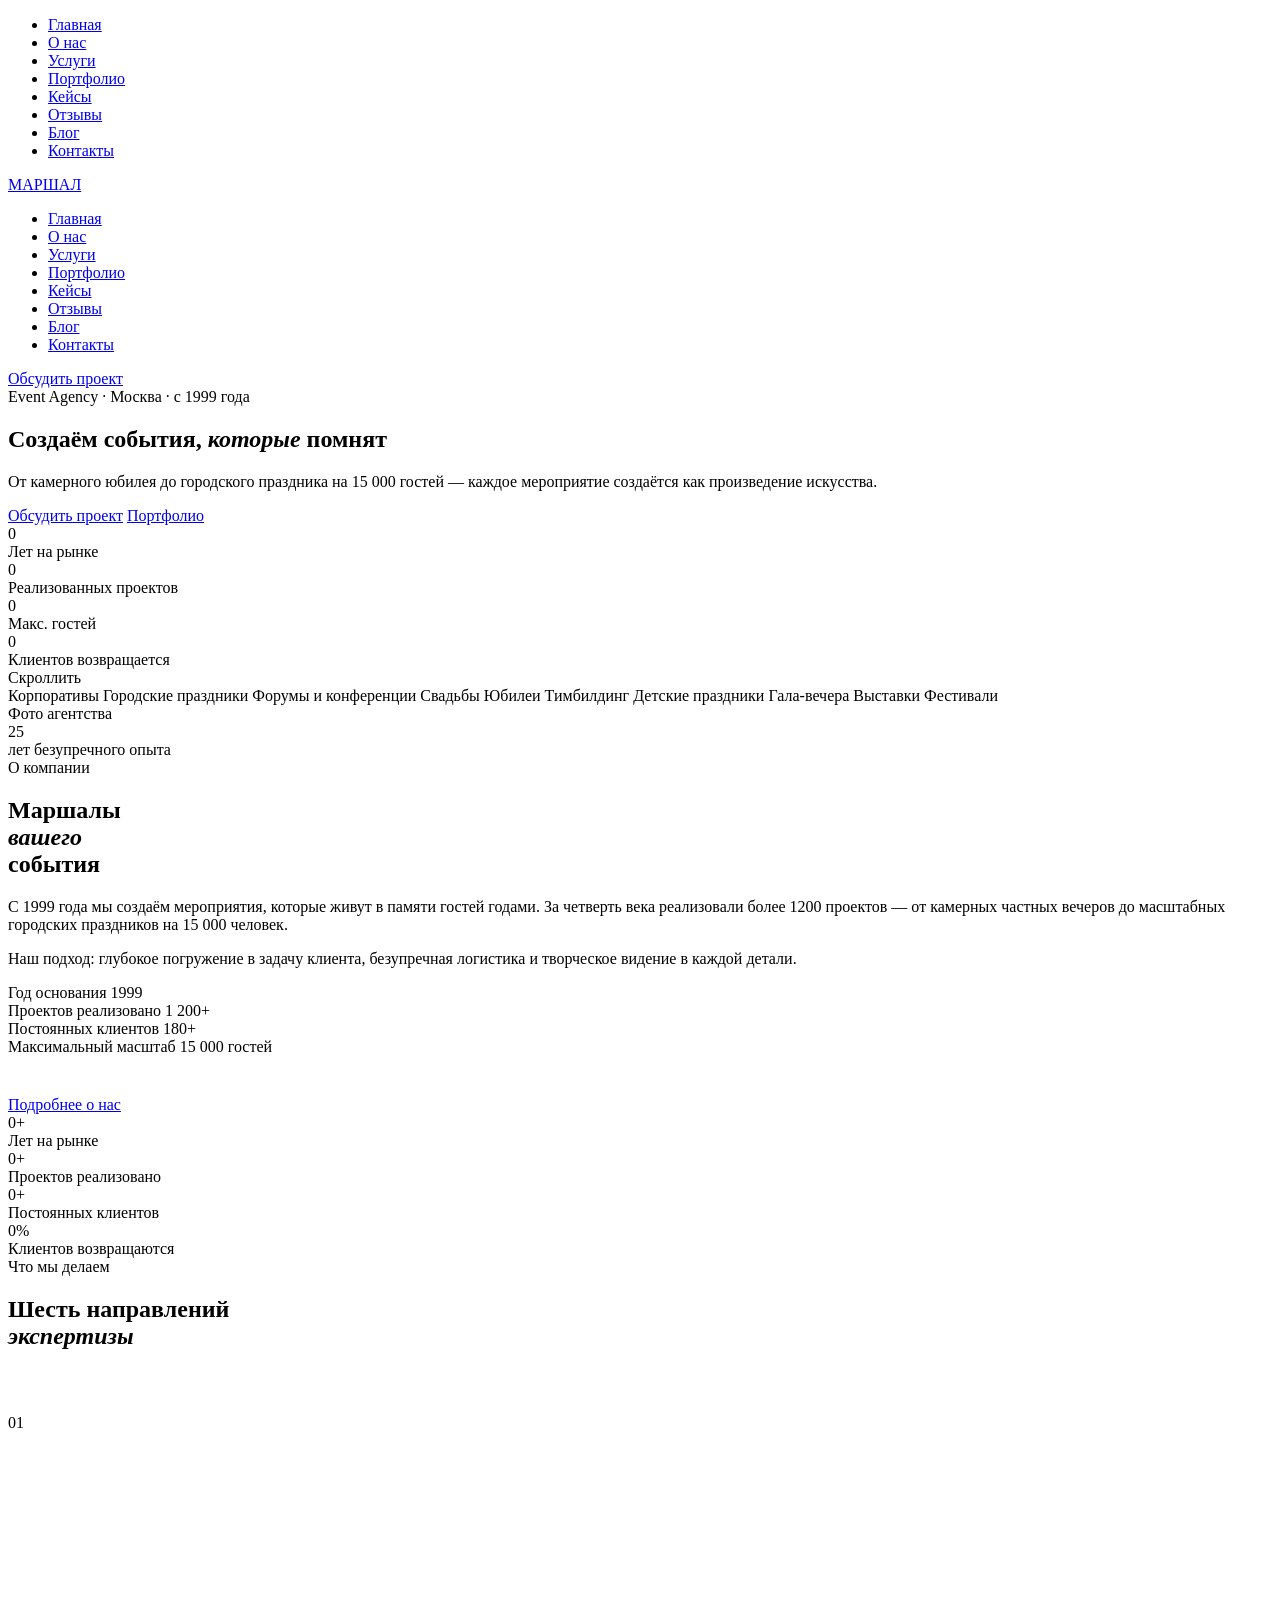
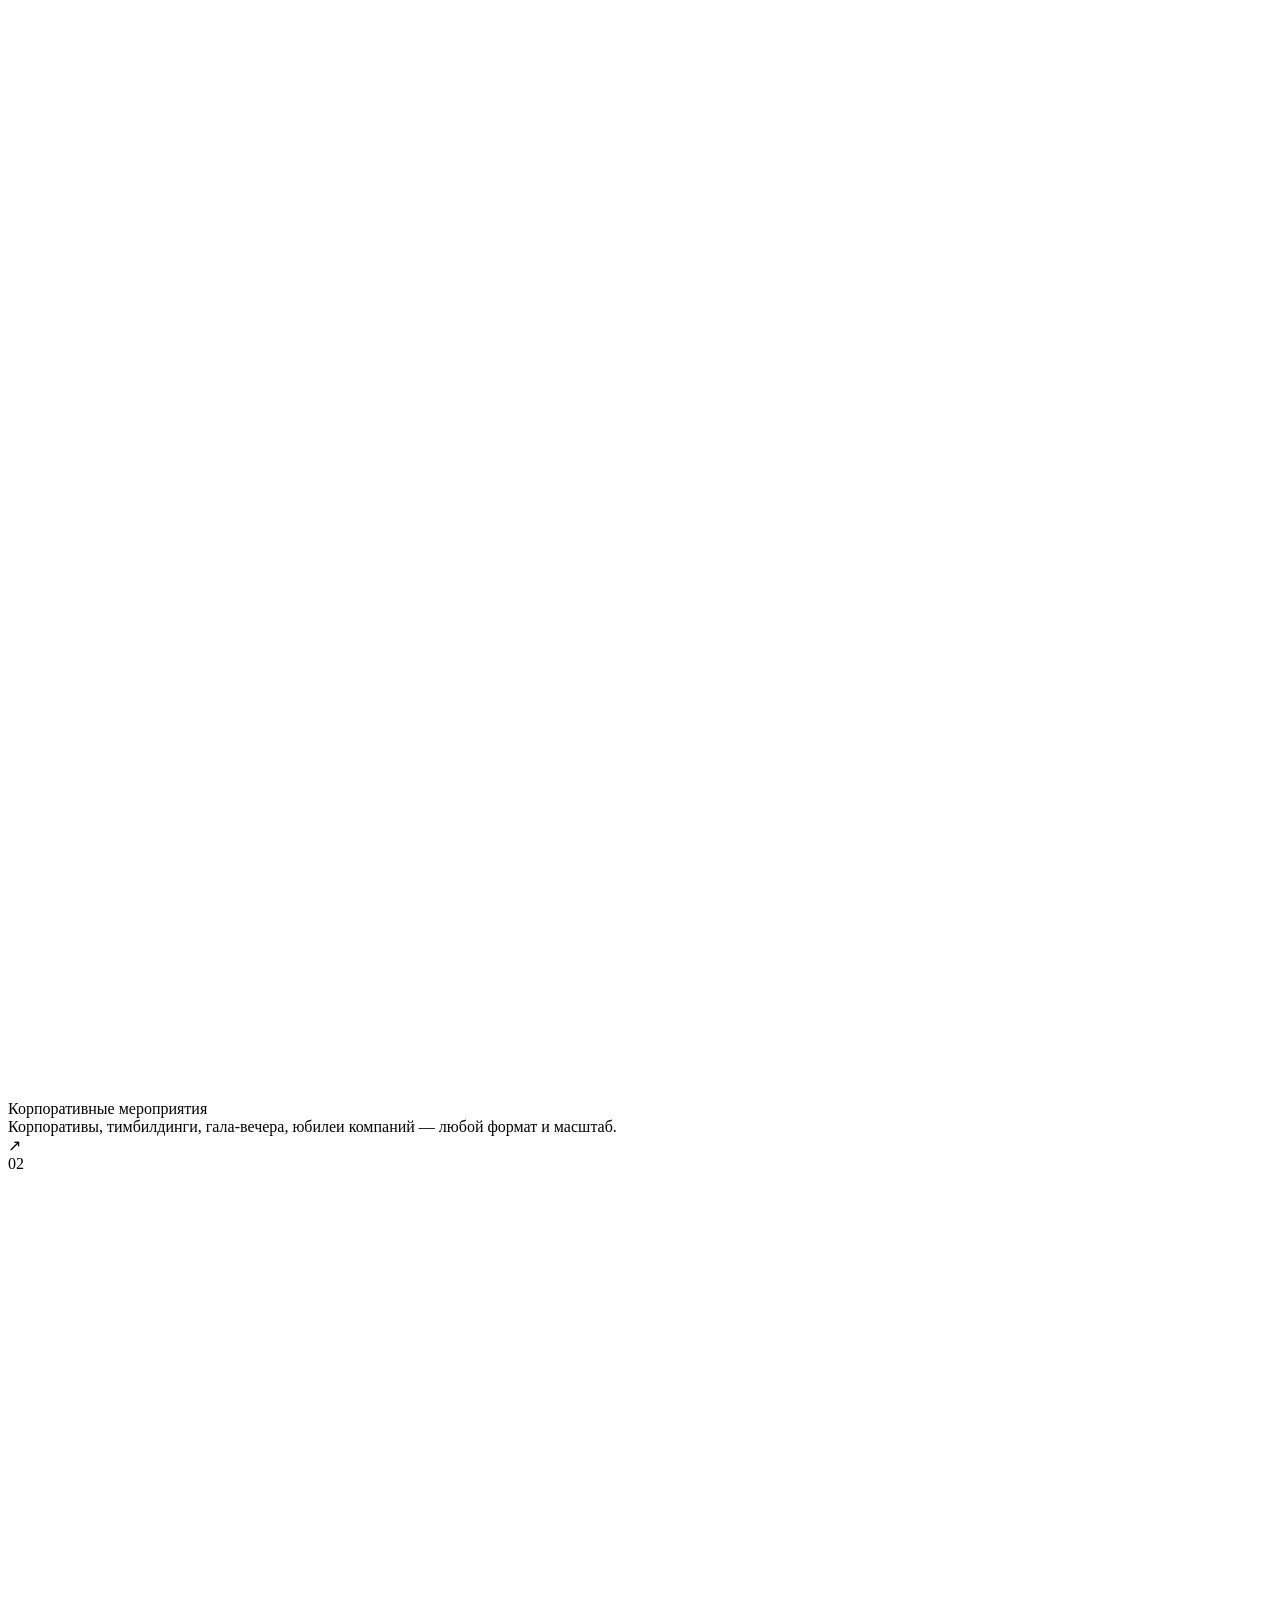
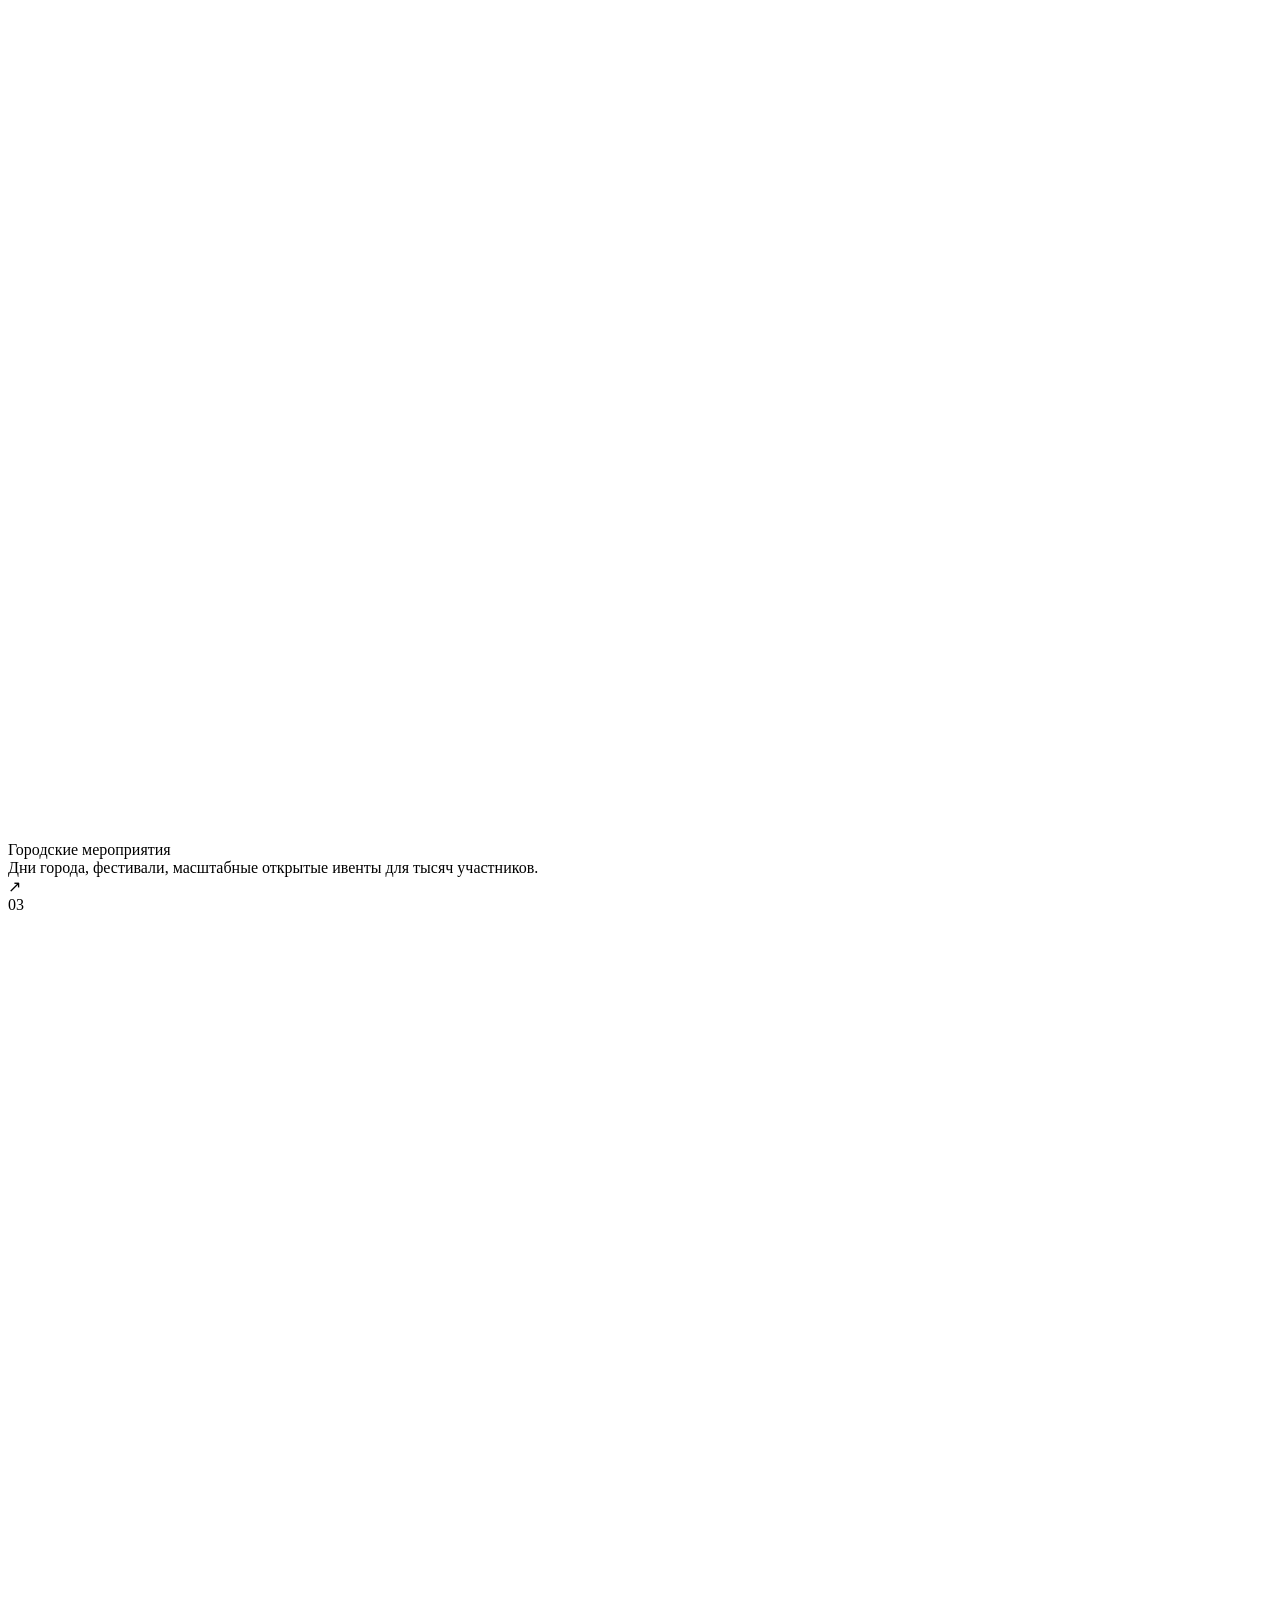
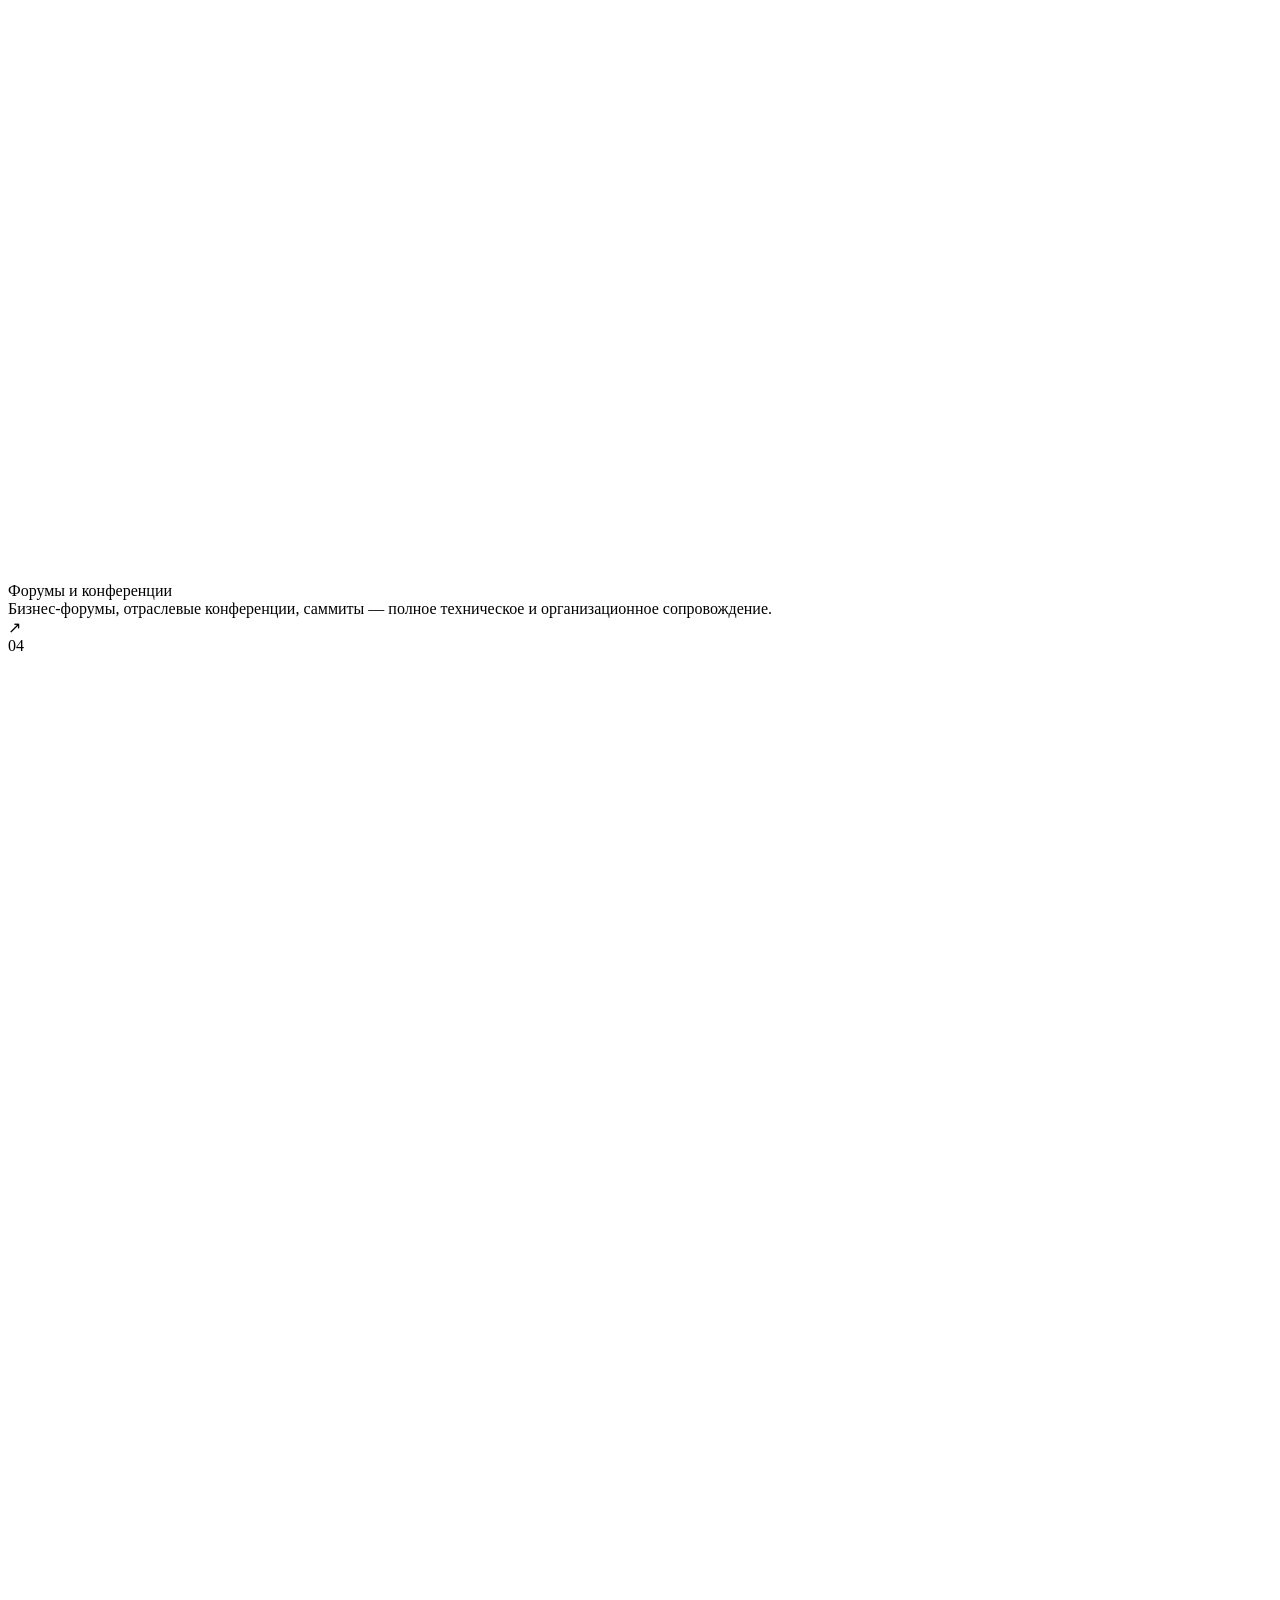
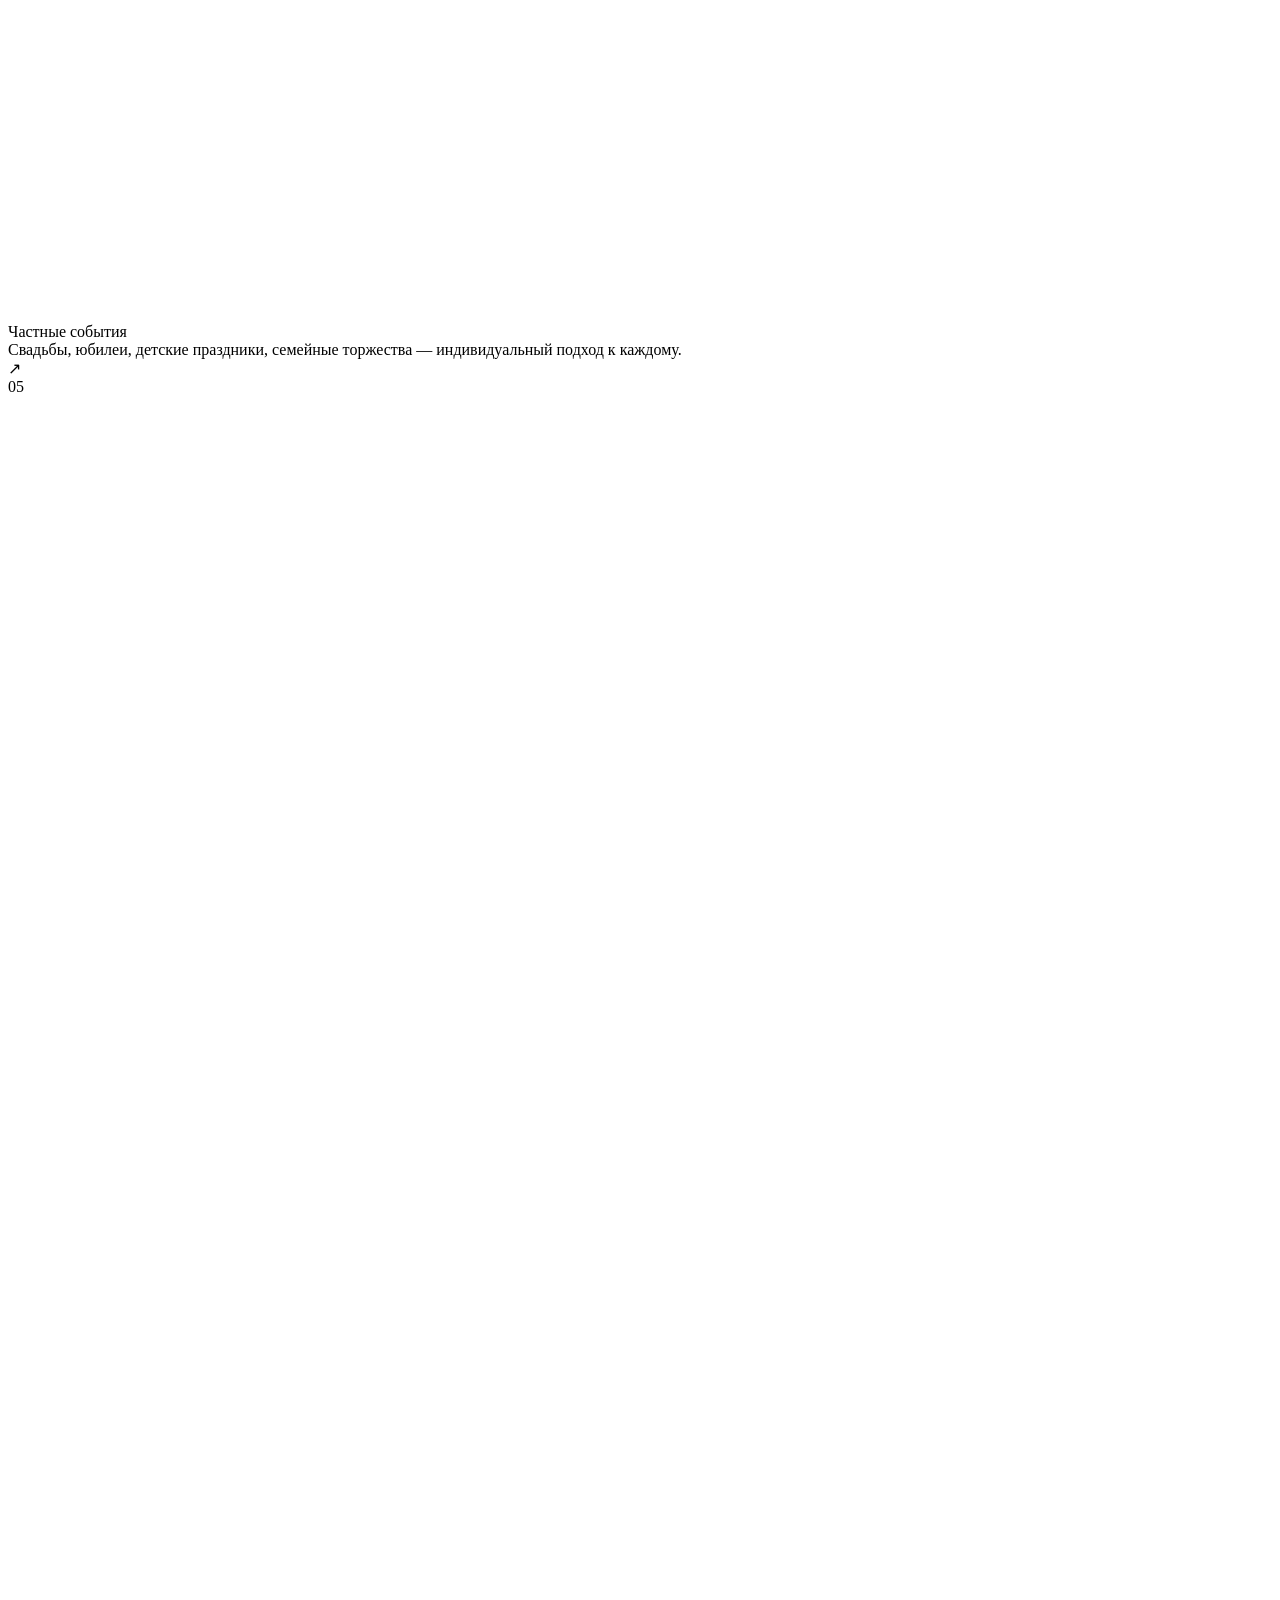
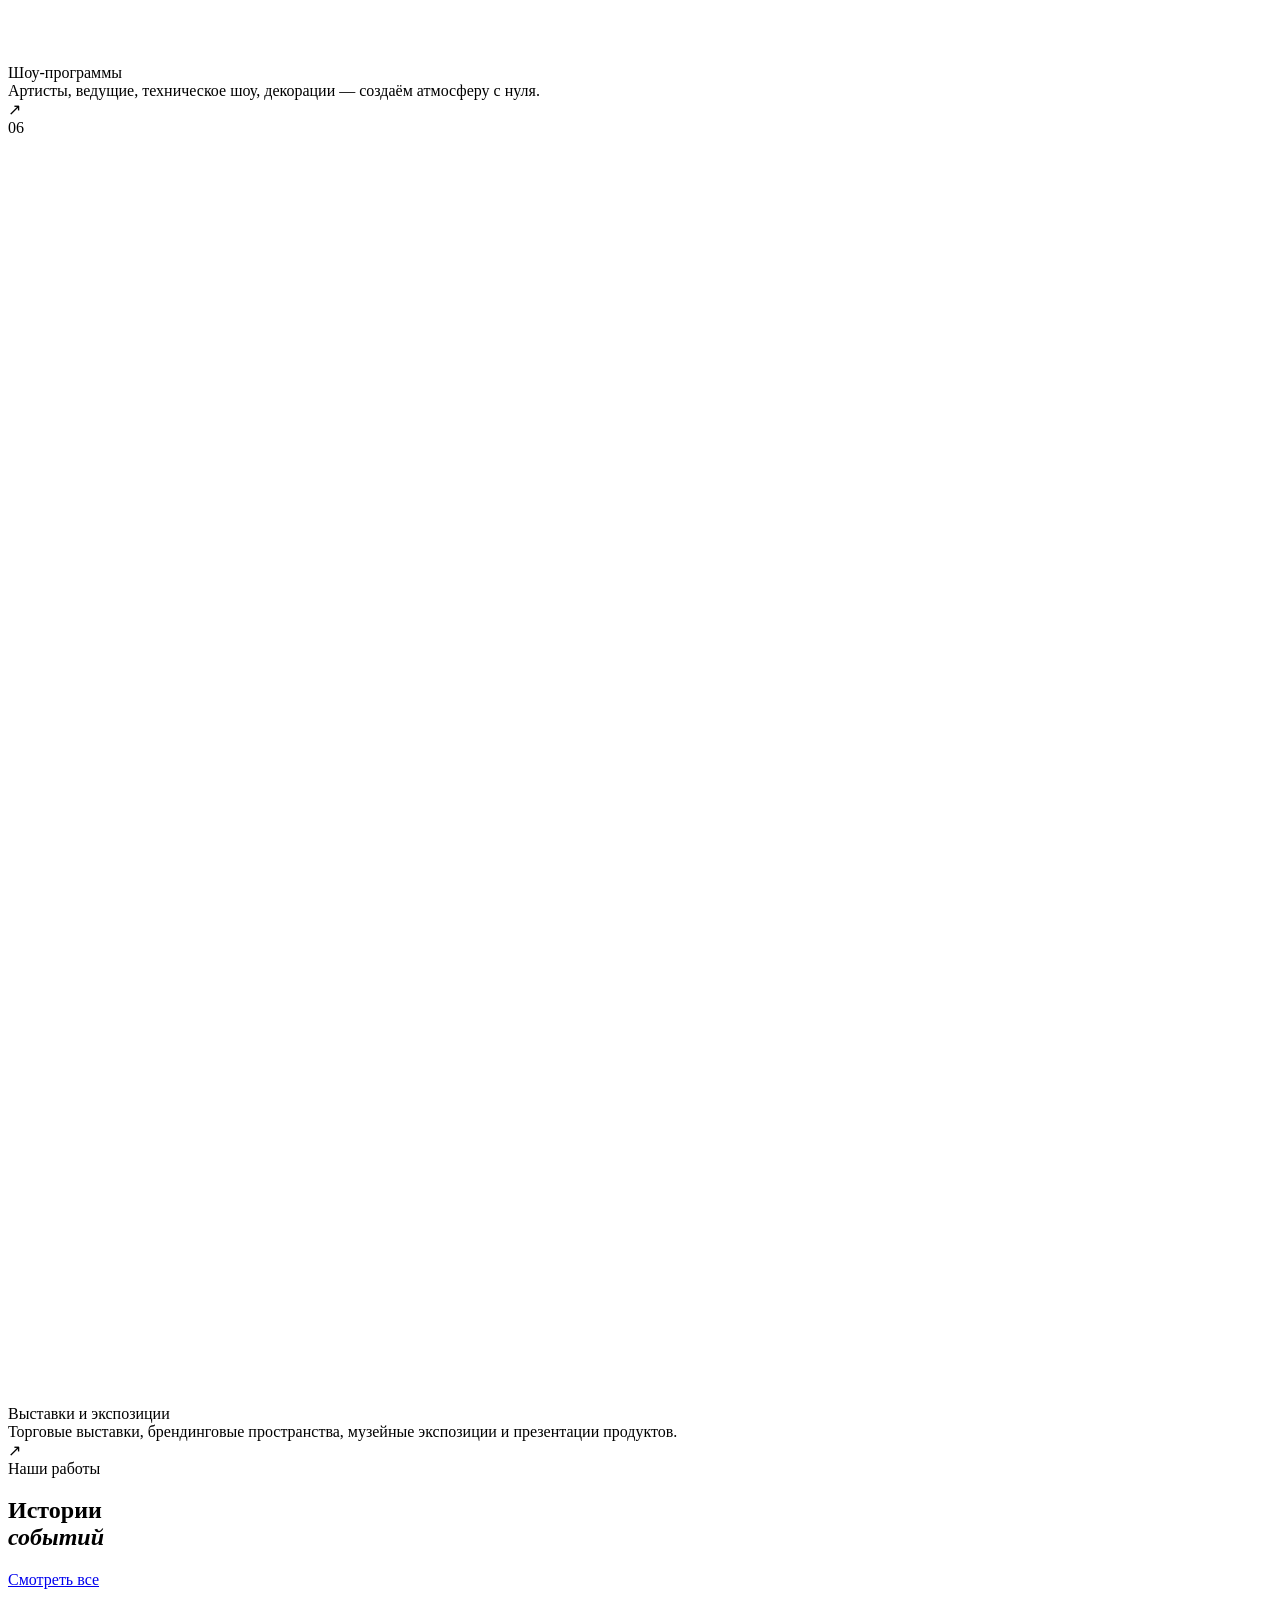
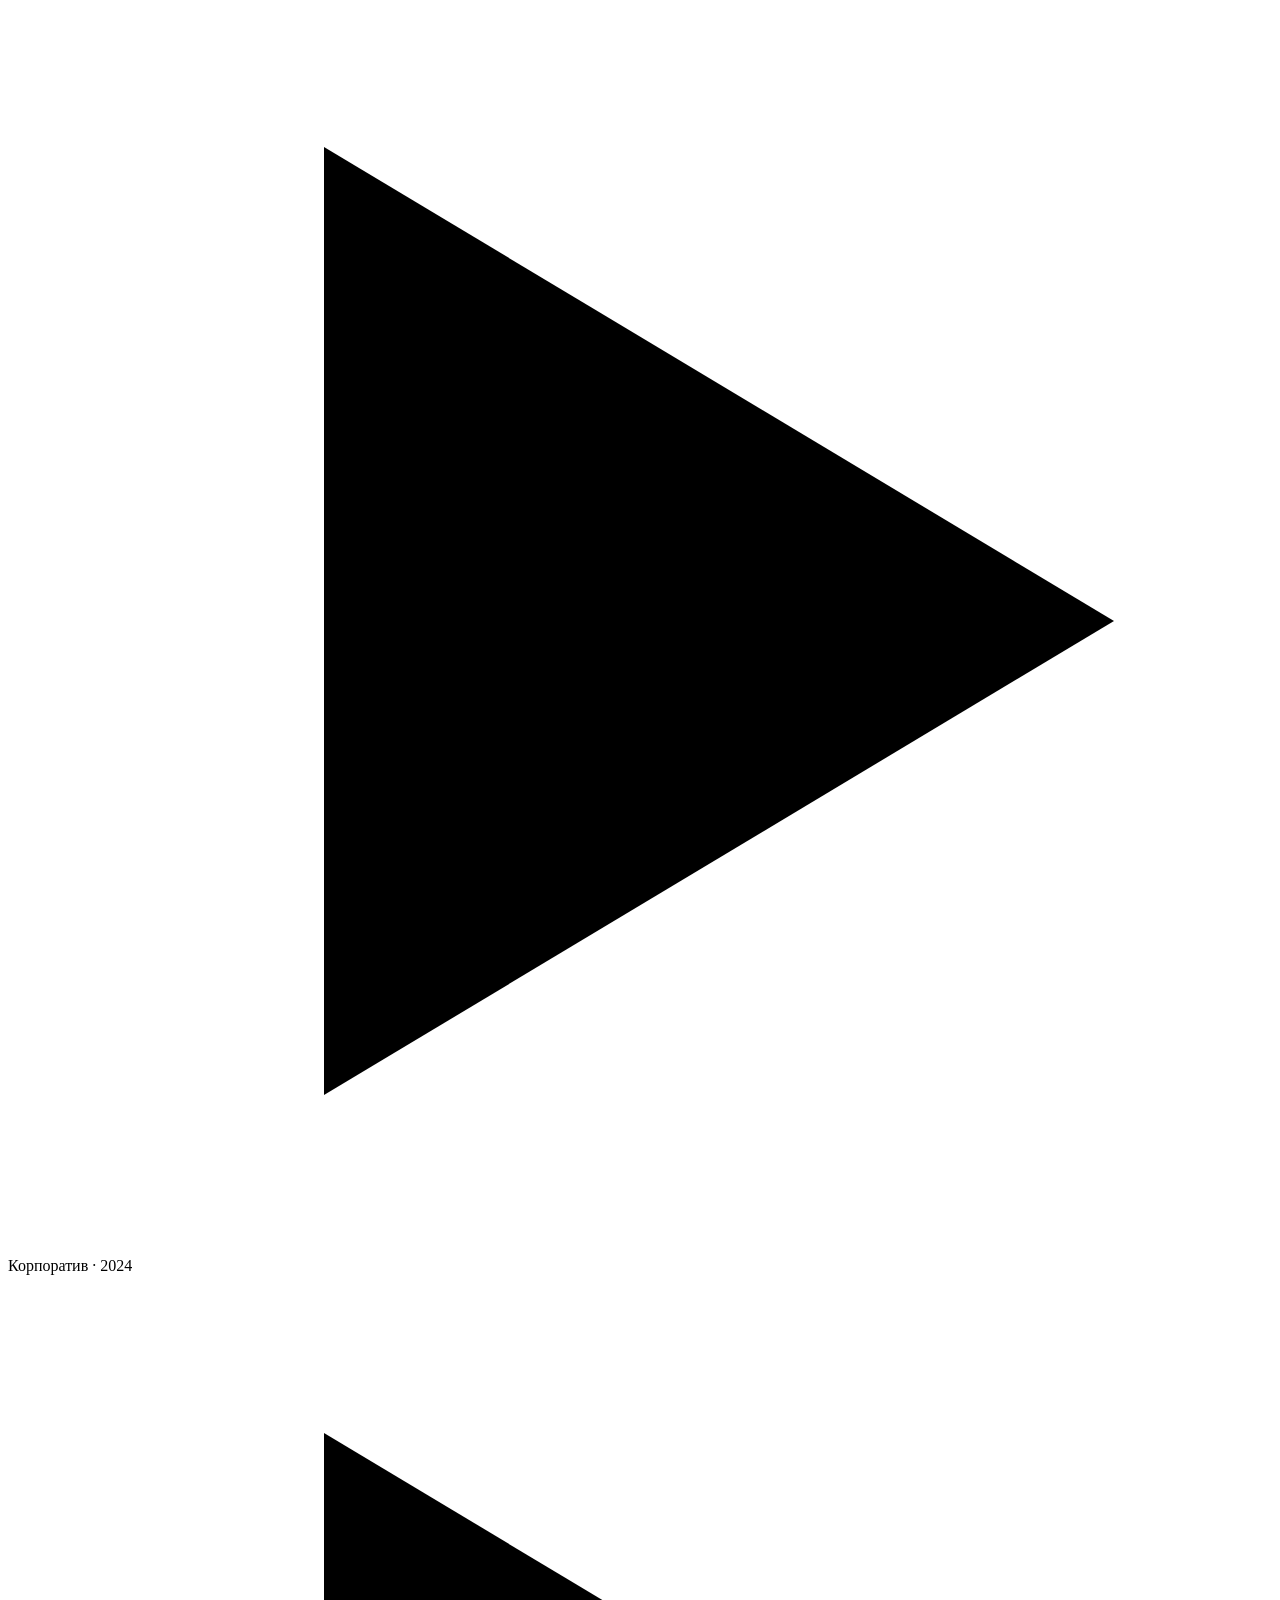
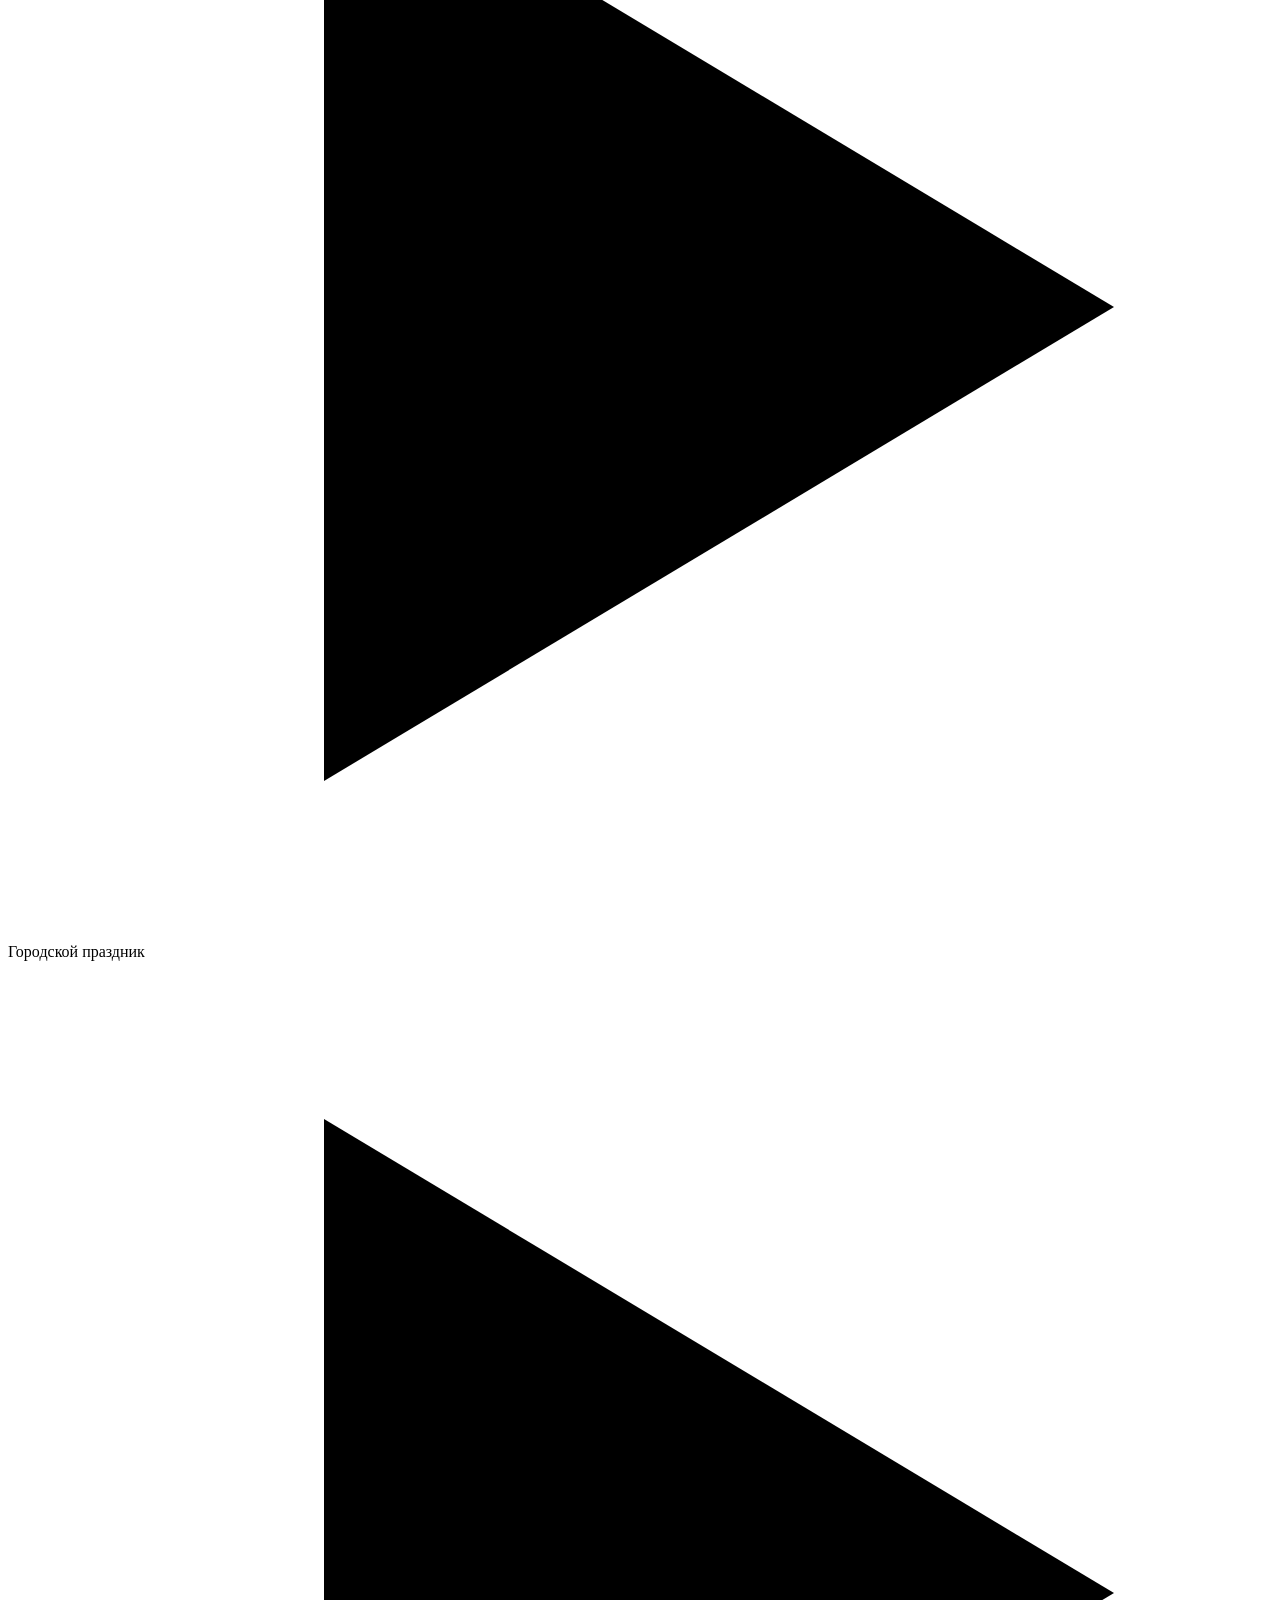
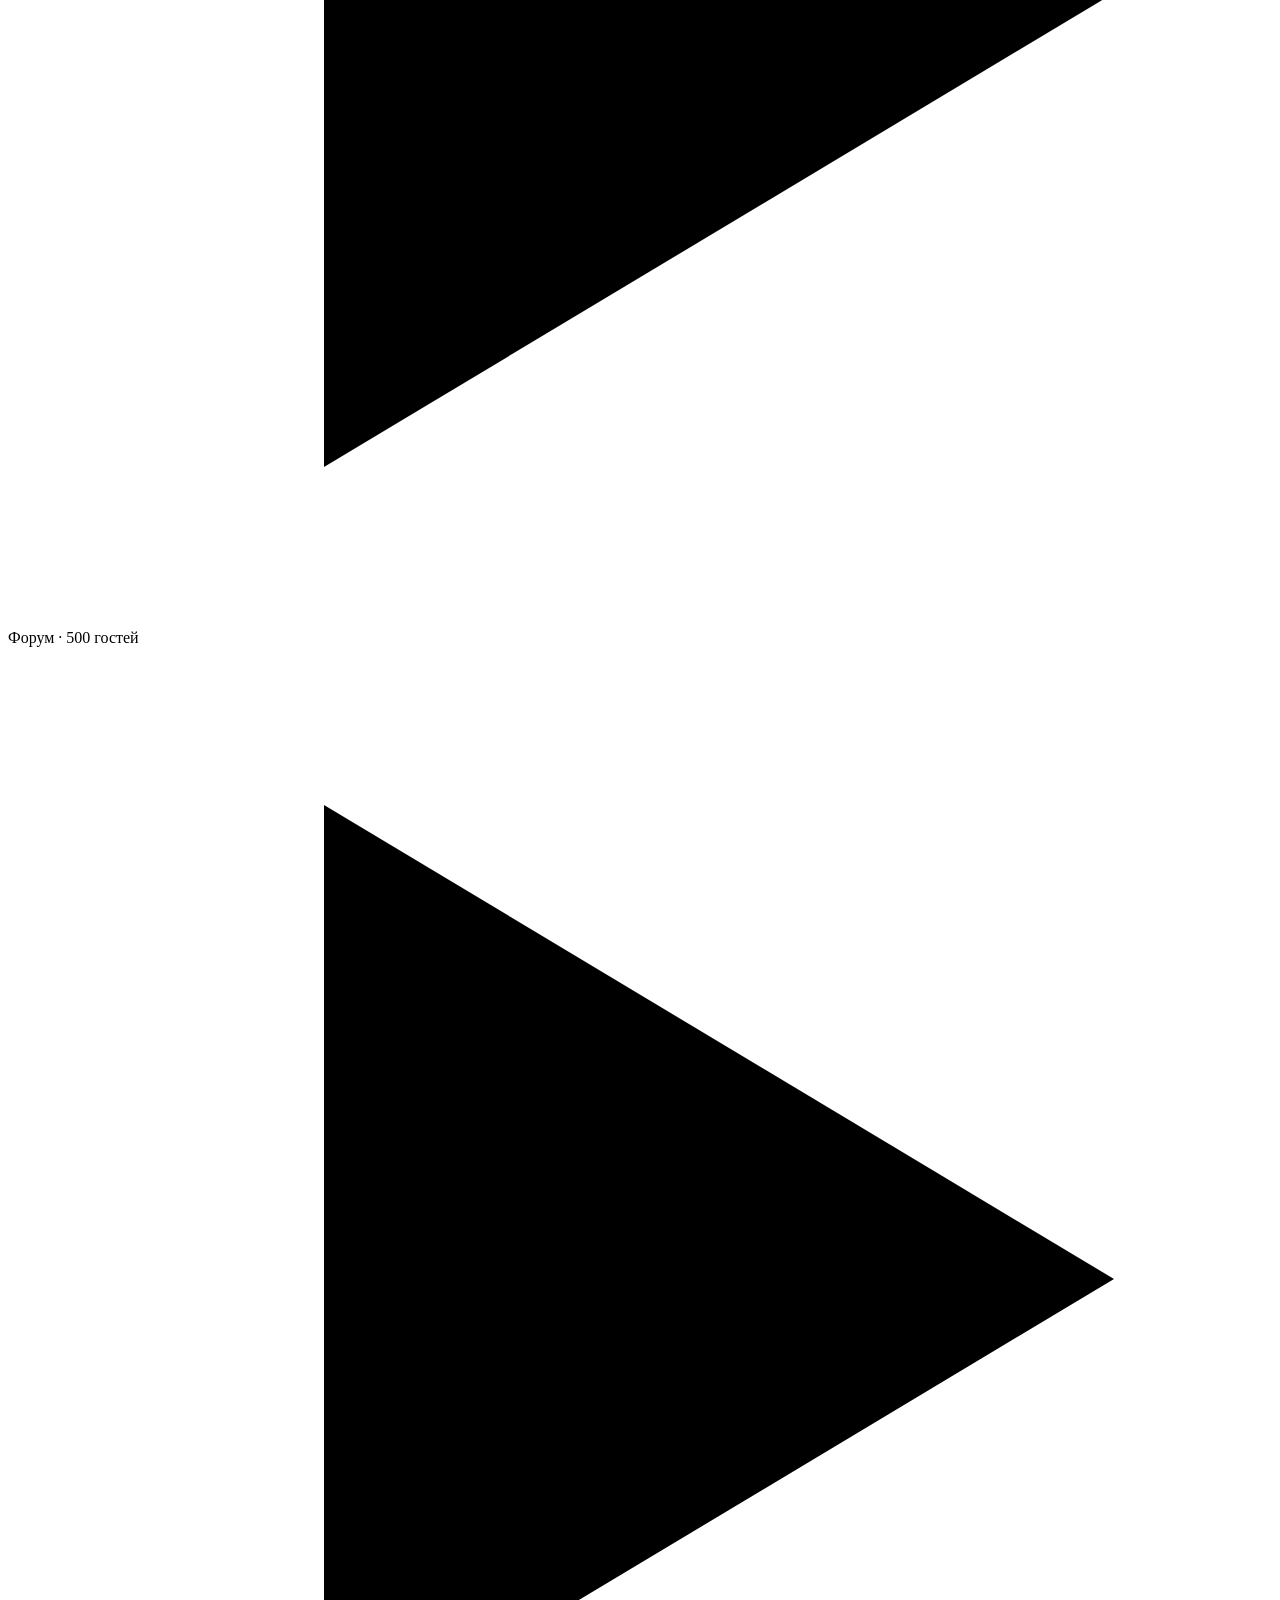
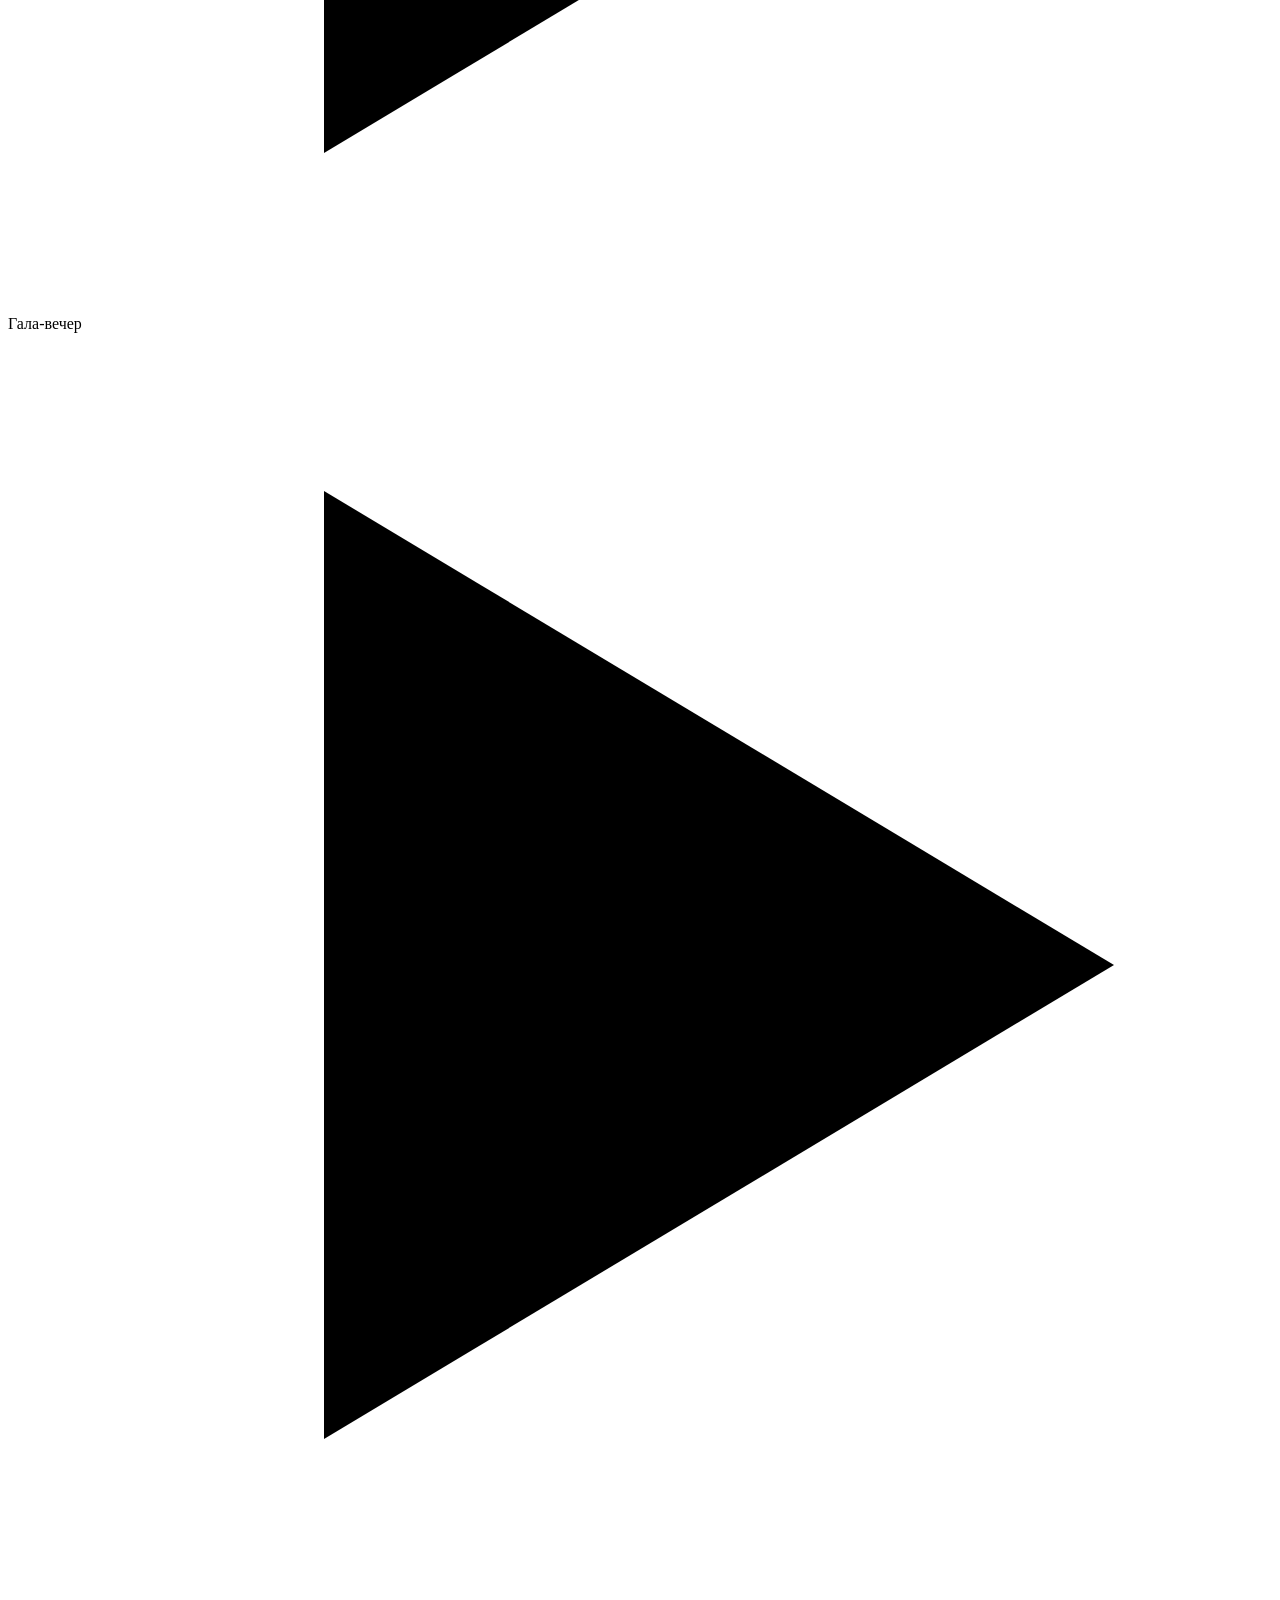
==== index.html @ 25f7b819 "Add files via upload" ====
<!DOCTYPE html>
<html lang="ru">
<head>
  <meta charset="UTF-8">
  <meta name="viewport" content="width=device-width, initial-scale=1.0">
  <title>МАРШАЛ Event Agency — Создаём события, которые помнят</title>
  <meta name="description" content="Профессиональная организация мероприятий любого масштаба. Корпоративы, городские праздники, форумы, частные события. Более 25 лет опыта.">
  <link rel="stylesheet" href="css/style.css">
</head>
<body>
<div class="cur-dot"></div><div class="cur-ring"></div>

<!-- Mobile overlay -->
<div class="mob-overlay">
  <ul class="mob-nav">
    <li><a href="index.html">Главная</a></li>
    <li><a href="about.html">О нас</a></li>
    <li><a href="services.html">Услуги</a></li>
    <li><a href="portfolio.html">Портфолио</a></li>
    <li><a href="cases.html">Кейсы</a></li>
    <li><a href="reviews.html">Отзывы</a></li>
    <li><a href="blog.html">Блог</a></li>
    <li><a href="contacts.html">Контакты</a></li>
  </ul>
</div>

<!-- NAV -->
<header class="nav">
  <a href="index.html" class="nav-logo">
    <img src="images/logo.png" alt="МАРШАЛ" onerror="this.style.display='none';this.nextElementSibling.style.display='block'">
    <span class="nav-logo-text" style="display:none">МАРШАЛ</span>
  </a>
  <ul class="nav-links">
    <li><a href="index.html" class="active">Главная</a></li>
    <li><a href="about.html">О нас</a></li>
    <li><a href="services.html">Услуги</a></li>
    <li><a href="portfolio.html">Портфолио</a></li>
    <li><a href="cases.html">Кейсы</a></li>
    <li><a href="reviews.html">Отзывы</a></li>
    <li><a href="blog.html">Блог</a></li>
    <li><a href="contacts.html">Контакты</a></li>
  </ul>
  <a href="contacts.html" class="nav-cta"><span>Обсудить проект</span></a>
  <div class="burger"><span></span><span></span><span></span></div>
</header>

<!-- HERO -->
<section class="hero">
  <div class="hero-video-wrap">
    <!-- Поместите hero.mp4 в папку video/ -->
    <!-- <video autoplay muted loop playsinline src="video/hero.mp4"></video> -->
  </div>
  <div class="hero-grid-overlay"></div>
  <div class="hero-content">
    <div class="hero-tag">Event Agency · Москва · с 1999 года</div>
    <h1 class="hero-title">
      <span class="line"><span>Создаём</span></span>
      <span class="line"><span>события,</span></span>
      <span class="line"><span><em>которые</em></span></span>
      <span class="line"><span>помнят</span></span>
    </h1>
    <div class="hero-sub-row">
      <p class="hero-desc">От камерного юбилея до городского праздника на 15 000 гостей — каждое мероприятие создаётся как произведение искусства.</p>
      <div class="hero-btns">
        <a href="contacts.html" class="btn-primary">Обсудить проект</a>
        <a href="portfolio.html" class="btn-outline">Портфолио</a>
      </div>
    </div>
    <div class="hero-stats">
      <div>
        <div class="hero-stat-num"><span data-count="25" data-suffix="+">0</span></div>
        <div class="hero-stat-label">Лет на рынке</div>
      </div>
      <div>
        <div class="hero-stat-num"><span data-count="1200" data-suffix="+">0</span></div>
        <div class="hero-stat-label">Реализованных проектов</div>
      </div>
      <div>
        <div class="hero-stat-num"><span data-count="15000" data-suffix="">0</span></div>
        <div class="hero-stat-label">Макс. гостей</div>
      </div>
      <div>
        <div class="hero-stat-num"><span data-count="98" data-suffix="%">0</span></div>
        <div class="hero-stat-label">Клиентов возвращается</div>
      </div>
    </div>
  </div>
  <div class="hero-scroll">Скроллить</div>
</section>

<!-- MARQUEE -->
<div class="marquee-wrap">
  <div class="marquee-track">
    <div class="marquee-inner">
      <span class="marquee-item"><span class="dot"></span>Корпоративы</span>
      <span class="marquee-item"><span class="dot"></span>Городские праздники</span>
      <span class="marquee-item"><span class="dot"></span>Форумы и конференции</span>
      <span class="marquee-item"><span class="dot"></span>Свадьбы</span>
      <span class="marquee-item"><span class="dot"></span>Юбилеи</span>
      <span class="marquee-item"><span class="dot"></span>Тимбилдинг</span>
      <span class="marquee-item"><span class="dot"></span>Детские праздники</span>
      <span class="marquee-item"><span class="dot"></span>Гала-вечера</span>
      <span class="marquee-item"><span class="dot"></span>Выставки</span>
      <span class="marquee-item"><span class="dot"></span>Фестивали</span>
    </div>
  </div>
</div>

<!-- ABOUT -->
<section class="about-section section">
  <div class="about-grid">
    <div class="about-visual" data-reveal="left">
      <div class="about-img-main">
        <div class="about-img-main-ph">Фото агентства</div>
      </div>
      <div class="about-accent-card">
        <div class="about-accent-num">25</div>
        <div class="about-accent-label">лет безупречного опыта</div>
      </div>
    </div>
    <div class="about-text" data-reveal="right">
      <div class="section-tag">О компании</div>
      <h2 class="section-title">Маршалы<br><em>вашего</em><br>события</h2>
      <p class="about-desc">С 1999 года мы создаём мероприятия, которые живут в памяти гостей годами. За четверть века реализовали более 1200 проектов — от камерных частных вечеров до масштабных городских праздников на 15 000 человек.</p>
      <p class="about-desc" style="margin-top:16px">Наш подход: глубокое погружение в задачу клиента, безупречная логистика и творческое видение в каждой детали.</p>
      <div class="about-facts">
        <div class="about-fact">
          <span class="about-fact-label">Год основания</span>
          <span class="about-fact-val">1999</span>
        </div>
        <div class="about-fact">
          <span class="about-fact-label">Проектов реализовано</span>
          <span class="about-fact-val">1 200+</span>
        </div>
        <div class="about-fact">
          <span class="about-fact-label">Постоянных клиентов</span>
          <span class="about-fact-val">180+</span>
        </div>
        <div class="about-fact">
          <span class="about-fact-label">Максимальный масштаб</span>
          <span class="about-fact-val">15 000 гостей</span>
        </div>
      </div>
      <div style="margin-top:40px">
        <a href="about.html" class="btn-outline">Подробнее о нас</a>
      </div>
    </div>
  </div>
</section>

<!-- STATS -->
<section class="stats-section">
  <div class="stats-grid">
    <div class="stat-item" data-reveal>
      <div class="stat-num"><span data-count="25" data-suffix="">0</span><span>+</span></div>
      <div class="stat-label">Лет на рынке</div>
    </div>
    <div class="stat-item" data-reveal data-delay="2">
      <div class="stat-num"><span data-count="1200" data-suffix="">0</span><span>+</span></div>
      <div class="stat-label">Проектов реализовано</div>
    </div>
    <div class="stat-item" data-reveal data-delay="3">
      <div class="stat-num"><span data-count="180" data-suffix="">0</span><span>+</span></div>
      <div class="stat-label">Постоянных клиентов</div>
    </div>
    <div class="stat-item" data-reveal data-delay="4">
      <div class="stat-num"><span data-count="98" data-suffix="">0</span><span>%</span></div>
      <div class="stat-label">Клиентов возвращаются</div>
    </div>
  </div>
</section>

<!-- DIRECTIONS -->
<section class="directions-section section">
  <div data-reveal>
    <div class="section-tag">Что мы делаем</div>
    <h2 class="section-title">Шесть направлений<br><em>экспертизы</em></h2>
  </div>
  <div class="dir-grid" style="margin-top:64px">
    <div class="dir-card" data-reveal>
      <div class="dir-num">01</div>
      <div class="dir-icon-wrap">
        <svg viewBox="0 0 24 24" fill="none" stroke-width="1.5"><rect x="2" y="3" width="20" height="14" rx="1"/><path d="M8 21h8M12 17v4"/></svg>
      </div>
      <div class="dir-title">Корпоративные мероприятия</div>
      <div class="dir-desc">Корпоративы, тимбилдинги, гала-вечера, юбилеи компаний — любой формат и масштаб.</div>
      <div class="dir-arrow">↗</div>
    </div>
    <div class="dir-card" data-reveal data-delay="1">
      <div class="dir-num">02</div>
      <div class="dir-icon-wrap">
        <svg viewBox="0 0 24 24" fill="none" stroke-width="1.5"><path d="M3 9l9-7 9 7v11a2 2 0 01-2 2H5a2 2 0 01-2-2z"/><polyline points="9 22 9 12 15 12 15 22"/></svg>
      </div>
      <div class="dir-title">Городские мероприятия</div>
      <div class="dir-desc">Дни города, фестивали, масштабные открытые ивенты для тысяч участников.</div>
      <div class="dir-arrow">↗</div>
    </div>
    <div class="dir-card" data-reveal data-delay="2">
      <div class="dir-num">03</div>
      <div class="dir-icon-wrap">
        <svg viewBox="0 0 24 24" fill="none" stroke-width="1.5"><path d="M17 21v-2a4 4 0 00-4-4H5a4 4 0 00-4 4v2"/><circle cx="9" cy="7" r="4"/><path d="M23 21v-2a4 4 0 00-3-3.87M16 3.13a4 4 0 010 7.75"/></svg>
      </div>
      <div class="dir-title">Форумы и конференции</div>
      <div class="dir-desc">Бизнес-форумы, отраслевые конференции, саммиты — полное техническое и организационное сопровождение.</div>
      <div class="dir-arrow">↗</div>
    </div>
    <div class="dir-card" data-reveal data-delay="1">
      <div class="dir-num">04</div>
      <div class="dir-icon-wrap">
        <svg viewBox="0 0 24 24" fill="none" stroke-width="1.5"><path d="M20.84 4.61a5.5 5.5 0 00-7.78 0L12 5.67l-1.06-1.06a5.5 5.5 0 00-7.78 7.78l1.06 1.06L12 21.23l7.78-7.78 1.06-1.06a5.5 5.5 0 000-7.78z"/></svg>
      </div>
      <div class="dir-title">Частные события</div>
      <div class="dir-desc">Свадьбы, юбилеи, детские праздники, семейные торжества — индивидуальный подход к каждому.</div>
      <div class="dir-arrow">↗</div>
    </div>
    <div class="dir-card" data-reveal data-delay="2">
      <div class="dir-num">05</div>
      <div class="dir-icon-wrap">
        <svg viewBox="0 0 24 24" fill="none" stroke-width="1.5"><polygon points="12 2 15.09 8.26 22 9.27 17 14.14 18.18 21.02 12 17.77 5.82 21.02 7 14.14 2 9.27 8.91 8.26 12 2"/></svg>
      </div>
      <div class="dir-title">Шоу-программы</div>
      <div class="dir-desc">Артисты, ведущие, техническое шоу, декорации — создаём атмосферу с нуля.</div>
      <div class="dir-arrow">↗</div>
    </div>
    <div class="dir-card" data-reveal data-delay="3">
      <div class="dir-num">06</div>
      <div class="dir-icon-wrap">
        <svg viewBox="0 0 24 24" fill="none" stroke-width="1.5"><path d="M14.5 10c-.83 0-1.5-.67-1.5-1.5v-5c0-.83.67-1.5 1.5-1.5s1.5.67 1.5 1.5v5c0 .83-.67 1.5-1.5 1.5z"/><path d="M20.5 10H19V8.5c0-.83.67-1.5 1.5-1.5s1.5.67 1.5 1.5-.67 1.5-1.5 1.5z"/><path d="M9.5 14c.83 0 1.5.67 1.5 1.5v5c0 .83-.67 1.5-1.5 1.5S8 21.33 8 20.5v-5c0-.83.67-1.5 1.5-1.5z"/><path d="M3.5 14H5v1.5c0 .83-.67 1.5-1.5 1.5S2 16.33 2 15.5 2.67 14 3.5 14z"/><path d="M14 14.5c0-.83.67-1.5 1.5-1.5h5c.83 0 1.5.67 1.5 1.5s-.67 1.5-1.5 1.5h-5c-.83 0-1.5-.67-1.5-1.5z"/><path d="M15.5 19H14v1.5c0 .83.67 1.5 1.5 1.5s1.5-.67 1.5-1.5-.67-1.5-1.5-1.5z"/><path d="M10 9.5C10 8.67 9.33 8 8.5 8h-5C2.67 8 2 8.67 2 9.5S2.67 11 3.5 11h5c.83 0 1.5-.67 1.5-1.5z"/><path d="M8.5 5H10V3.5C10 2.67 9.33 2 8.5 2S7 2.67 7 3.5 7.67 5 8.5 5z"/></svg>
      </div>
      <div class="dir-title">Выставки и экспозиции</div>
      <div class="dir-desc">Торговые выставки, брендинговые пространства, музейные экспозиции и презентации продуктов.</div>
      <div class="dir-arrow">↗</div>
    </div>
  </div>
</section>

<!-- STORIES / VK VIDEOS -->
<section class="stories-section">
  <div class="stories-head">
    <div data-reveal>
      <div class="section-tag">Наши работы</div>
      <h2 class="section-title">Истории<br><em>событий</em></h2>
    </div>
    <a href="portfolio.html" class="btn-outline" data-reveal="right">Смотреть все</a>
  </div>
  <div class="stories-scroll-wrap">
    <div class="stories-track">
      <!-- VK видео — откройте vk.com/wall-212923425_44 → Поделиться → Код для вставки, скопируйте src из iframe -->
      <div class="story-card" data-vk-url="https://vk.com/wall-212923425_44">
        <div class="story-ph"></div>
        <div class="story-play-btn"><div class="story-play-circle"><svg viewBox="0 0 16 16"><path d="M4 2l10 6-10 6V2z"/></svg></div></div>
        <div class="story-label">Корпоратив · 2024</div>
      </div>
      <div class="story-card" data-vk-url="https://vk.com/wall-212923425_45">
        <div class="story-ph"></div>
        <div class="story-play-btn"><div class="story-play-circle"><svg viewBox="0 0 16 16"><path d="M4 2l10 6-10 6V2z"/></svg></div></div>
        <div class="story-label">Городской праздник</div>
      </div>
      <div class="story-card" data-vk-url="https://vk.com/wall-212923425_47">
        <div class="story-ph"></div>
        <div class="story-play-btn"><div class="story-play-circle"><svg viewBox="0 0 16 16"><path d="M4 2l10 6-10 6V2z"/></svg></div></div>
        <div class="story-label">Форум · 500 гостей</div>
      </div>
      <div class="story-card" data-vk-url="https://vk.com/wall-212923425_42">
        <div class="story-ph"></div>
        <div class="story-play-btn"><div class="story-play-circle"><svg viewBox="0 0 16 16"><path d="M4 2l10 6-10 6V2z"/></svg></div></div>
        <div class="story-label">Гала-вечер</div>
      </div>
      <div class="story-card" data-vk-url="https://vk.com/wall-212923425_41">
        <div class="story-ph"></div>
        <div class="story-play-btn"><div class="story-play-circle"><svg viewBox="0 0 16 16"><path d="M4 2l10 6-10 6V2z"/></svg></div></div>
        <div class="story-label">Тимбилдинг</div>
      </div>
      <div class="story-card" data-vk-url="https://vk.com/wall-212923425_40">
        <div class="story-ph"></div>
        <div class="story-play-btn"><div class="story-play-circle"><svg viewBox="0 0 16 16"><path d="M4 2l10 6-10 6V2z"/></svg></div></div>
        <div class="story-label">День компании</div>
      </div>
      <div class="story-card" data-vk-url="https://vk.com/wall-212923425_36">
        <div class="story-ph"></div>
        <div class="story-play-btn"><div class="story-play-circle"><svg viewBox="0 0 16 16"><path d="M4 2l10 6-10 6V2z"/></svg></div></div>
        <div class="story-label">Юбилей · частный</div>
      </div>
      <div class="story-card" data-vk-url="https://vk.com/wall-212923425_35">
        <div class="story-ph"></div>
        <div class="story-play-btn"><div class="story-play-circle"><svg viewBox="0 0 16 16"><path d="M4 2l10 6-10 6V2z"/></svg></div></div>
        <div class="story-label">Свадьба</div>
      </div>
      <div class="story-card" data-vk-url="https://vk.com/wall-212923425_33">
        <div class="story-ph"></div>
        <div class="story-play-btn"><div class="story-play-circle"><svg viewBox="0 0 16 16"><path d="M4 2l10 6-10 6V2z"/></svg></div></div>
        <div class="story-label">Конференция</div>
      </div>
    </div>
  </div>
</section>

<!-- PORTFOLIO PREVIEW -->
<section class="portfolio-section section">
  <div style="display:flex;justify-content:space-between;align-items:flex-end">
    <div data-reveal>
      <div class="section-tag">Портфолио</div>
      <h2 class="section-title">Избранные<br><em>проекты</em></h2>
    </div>
    <div style="display:flex;gap:0" data-reveal="right">
      <div class="portfolio-filters">
        <button class="pf-btn active" data-filter="all">Все</button>
        <button class="pf-btn" data-filter="corp">Корпорат.</button>
        <button class="pf-btn" data-filter="city">Городские</button>
        <button class="pf-btn" data-filter="private">Частные</button>
      </div>
    </div>
  </div>
  <div class="portfolio-grid" style="margin-top:40px">
    <div class="pf-item large" data-cat="city" data-reveal>
      <div class="pf-item-ph">День города · 15 000 гостей</div>
      <div class="pf-overlay"><div class="pf-info"><div class="pf-cat">Городское мероприятие</div><div class="pf-title">День города<br>15 000 гостей</div></div></div>
    </div>
    <div class="pf-item" data-cat="corp" data-reveal>
      <div class="pf-item-ph">Гала-вечер Северсталь</div>
      <div class="pf-overlay"><div class="pf-info"><div class="pf-cat">Корпоратив</div><div class="pf-title">Гала-вечер Северсталь</div></div></div>
    </div>
    <div class="pf-item" data-cat="corp" data-reveal>
      <div class="pf-item-ph">Форум 500 участников</div>
      <div class="pf-overlay"><div class="pf-info"><div class="pf-cat">Форум</div><div class="pf-title">Бизнес-форум 500 участников</div></div></div>
    </div>
    <div class="pf-item" data-cat="private" data-reveal>
      <div class="pf-item-ph">Юбилей 80 гостей</div>
      <div class="pf-overlay"><div class="pf-info"><div class="pf-cat">Частное событие</div><div class="pf-title">Юбилей · 80 гостей</div></div></div>
    </div>
    <div class="pf-item large" data-cat="corp" data-reveal>
      <div class="pf-item-ph">Тимбилдинг 120 человек</div>
      <div class="pf-overlay"><div class="pf-info"><div class="pf-cat">Тимбилдинг</div><div class="pf-title">Тимбилдинг · 120 человек</div></div></div>
    </div>
  </div>
  <div style="text-align:center;margin-top:48px" data-reveal>
    <a href="portfolio.html" class="btn-outline">Смотреть все работы</a>
  </div>
</section>

<!-- VK VIDEO GRID -->
<section class="vk-grid-section section">
  <div style="display:flex;justify-content:space-between;align-items:flex-end;margin-bottom:0">
    <div data-reveal>
      <div class="section-tag">Видео с мероприятий</div>
      <h2 class="section-title">Смотрите<br><em>вживую</em></h2>
    </div>
    <a href="https://vk.com/wall-212923425" target="_blank" class="btn-outline" data-reveal="right">ВКонтакте</a>
  </div>
  <div class="vk-grid">
    <div class="vk-card" data-vk-url="https://vk.com/wall-212923425_44" data-reveal>
      <div class="vk-card-ph">
        <div class="vk-play"><svg viewBox="0 0 20 20"><path d="M5 3l13 7-13 7V3z"/></svg></div>
        <div class="vk-card-label">Открыть ВКонтакте</div>
      </div>
    </div>
    <div class="vk-card" data-vk-url="https://vk.com/wall-212923425_45" data-reveal data-delay="1">
      <div class="vk-card-ph">
        <div class="vk-play"><svg viewBox="0 0 20 20"><path d="M5 3l13 7-13 7V3z"/></svg></div>
        <div class="vk-card-label">Открыть ВКонтакте</div>
      </div>
    </div>
    <div class="vk-card" data-vk-url="https://vk.com/wall-212923425_47" data-reveal data-delay="2">
      <div class="vk-card-ph">
        <div class="vk-play"><svg viewBox="0 0 20 20"><path d="M5 3l13 7-13 7V3z"/></svg></div>
        <div class="vk-card-label">Открыть ВКонтакте</div>
      </div>
    </div>
    <div class="vk-card" data-vk-url="https://vk.com/wall-212923425_42" data-reveal data-delay="3">
      <div class="vk-card-ph">
        <div class="vk-play"><svg viewBox="0 0 20 20"><path d="M5 3l13 7-13 7V3z"/></svg></div>
        <div class="vk-card-label">Открыть ВКонтакте</div>
      </div>
    </div>
    <div class="vk-card" data-vk-url="https://vk.com/wall-212923425_41" data-reveal data-delay="1">
      <div class="vk-card-ph">
        <div class="vk-play"><svg viewBox="0 0 20 20"><path d="M5 3l13 7-13 7V3z"/></svg></div>
        <div class="vk-card-label">Открыть ВКонтакте</div>
      </div>
    </div>
    <div class="vk-card" data-vk-url="https://vk.com/wall-212923425_40" data-reveal data-delay="2">
      <div class="vk-card-ph">
        <div class="vk-play"><svg viewBox="0 0 20 20"><path d="M5 3l13 7-13 7V3z"/></svg></div>
        <div class="vk-card-label">Открыть ВКонтакте</div>
      </div>
    </div>
    <div class="vk-card" data-vk-url="https://vk.com/wall-212923425_36" data-reveal data-delay="3">
      <div class="vk-card-ph">
        <div class="vk-play"><svg viewBox="0 0 20 20"><path d="M5 3l13 7-13 7V3z"/></svg></div>
        <div class="vk-card-label">Открыть ВКонтакте</div>
      </div>
    </div>
    <div class="vk-card" data-vk-url="https://vk.com/wall-212923425_35" data-reveal data-delay="4">
      <div class="vk-card-ph">
        <div class="vk-play"><svg viewBox="0 0 20 20"><path d="M5 3l13 7-13 7V3z"/></svg></div>
        <div class="vk-card-label">Открыть ВКонтакте</div>
      </div>
    </div>
  </div>
</section>

<!-- PROCESS -->
<section class="process-section section">
  <div style="display:grid;grid-template-columns:1fr 1fr;gap:80px;align-items:start">
    <div data-reveal>
      <div class="section-tag">Как мы работаем</div>
      <h2 class="section-title">Шесть шагов<br>к <em>идеальному</em><br>событию</h2>
      <p style="margin-top:24px;font-size:0.85rem;color:var(--ink3);line-height:1.8;max-width:340px">Прозрачный процесс от первой встречи до финального отчёта. Вы всегда знаете, что происходит.</p>
    </div>
    <div class="process-steps">
      <div class="process-step">
        <div style="position:relative"><div class="step-line"></div><div class="step-num">01</div></div>
        <div class="step-title">Знакомство и бриф</div>
        <div class="step-desc">Изучаем задачу, аудиторию, бюджет и пожелания. Задаём правильные вопросы.</div>
      </div>
      <div class="process-step">
        <div style="position:relative"><div class="step-line"></div><div class="step-num">02</div></div>
        <div class="step-title">Концепция</div>
        <div class="step-desc">Разрабатываем уникальную концепцию с визуальными материалами и сметой.</div>
      </div>
      <div class="process-step">
        <div style="position:relative"><div class="step-line"></div><div class="step-num">03</div></div>
        <div class="step-title">Согласование</div>
        <div class="step-desc">Дорабатываем детали, утверждаем бюджет, подписываем договор.</div>
      </div>
      <div class="process-step">
        <div style="position:relative"><div class="step-line"></div><div class="step-num">04</div></div>
        <div class="step-title">Подготовка</div>
        <div class="step-desc">Координируем подрядчиков, площадку, логистику и техническое обеспечение.</div>
      </div>
      <div class="process-step">
        <div style="position:relative"><div class="step-line"></div><div class="step-num">05</div></div>
        <div class="step-title">Проведение</div>
        <div class="step-desc">Наша команда на площадке от монтажа до демонтажа — вы просто наслаждаетесь.</div>
      </div>
      <div class="process-step">
        <div style="position:relative"><div class="step-line"></div><div class="step-num">06</div></div>
        <div class="step-title">Отчёт и обратная связь</div>
        <div class="step-desc">Предоставляем полный отчёт с фото/видео и собираем обратную связь.</div>
      </div>
    </div>
  </div>
</section>

<!-- REVIEWS -->
<section class="reviews-section">
  <div style="display:flex;justify-content:space-between;align-items:flex-end">
    <div data-reveal>
      <div class="section-tag">Отзывы</div>
      <h2 class="section-title">Клиенты<br>о <em>нас</em></h2>
    </div>
    <div class="reviews-nav">
      <button class="rev-nav-btn rev-prev">
        <svg width="16" height="16" viewBox="0 0 16 16" fill="none"><path d="M10 12L6 8l4-4" stroke="currentColor" stroke-width="1.5"/></svg>
      </button>
      <button class="rev-nav-btn rev-next">
        <svg width="16" height="16" viewBox="0 0 16 16" fill="none"><path d="M6 4l4 4-4 4" stroke="currentColor" stroke-width="1.5"/></svg>
      </button>
    </div>
  </div>
  <div class="reviews-slider-wrap">
    <div class="reviews-track">
      <div class="review-card" data-reveal>
        <div class="review-stars"><span></span><span></span><span></span><span></span><span></span></div>
        <div class="review-text">«Маршал организовал наш корпоратив на 300 человек безупречно. Каждая деталь была продумана, гости в восторге. Уже планируем следующее мероприятие с вами.»</div>
        <div class="review-author">
          <div class="review-avatar">И</div>
          <div><div class="review-name">Ирина Соколова</div><div class="review-role">HR-директор · Северсталь</div></div>
        </div>
      </div>
      <div class="review-card" data-reveal data-delay="2">
        <div class="review-stars"><span></span><span></span><span></span><span></span><span></span></div>
        <div class="review-text">«Организовали День города на 5 000 человек. Профессионализм на высочайшем уровне, логистика отработана безупречно. Единственное агентство, которому я доверяю такие масштабы.»</div>
        <div class="review-author">
          <div class="review-avatar">Д</div>
          <div><div class="review-name">Дмитрий Козлов</div><div class="review-role">Глава муниципалитета</div></div>
        </div>
      </div>
      <div class="review-card" data-reveal>
        <div class="review-stars"><span></span><span></span><span></span><span></span><span></span></div>
        <div class="review-text">«Юбилей мамы прошёл именно так, как я мечтала. Декор, музыка, сюрпризы — всё идеально. Команда работает как единый механизм. Огромное спасибо!»</div>
        <div class="review-author">
          <div class="review-avatar">А</div>
          <div><div class="review-name">Анна Петрова</div><div class="review-role">Частный клиент</div></div>
        </div>
      </div>
      <div class="review-card" data-reveal data-delay="2">
        <div class="review-stars"><span></span><span></span><span></span><span></span><span></span></div>
        <div class="review-text">«Форум на 500 человек прошёл без единого сбоя. Команда Маршала работает слаженно и оперативно решает любые вопросы. Рекомендую всем, кто ценит профессионализм.»</div>
        <div class="review-author">
          <div class="review-avatar">С</div>
          <div><div class="review-name">Сергей Громов</div><div class="review-role">CEO · ПромГрупп</div></div>
        </div>
      </div>
    </div>
  </div>
</section>

<!-- CLIENTS -->
<section class="clients-section section">
  <div data-reveal>
    <div class="section-tag">Наши клиенты</div>
    <h2 class="section-title">Нам <em>доверяют</em></h2>
  </div>
  <div class="clients-grid">
    <div class="client-item" data-reveal>Северсталь</div>
    <div class="client-item" data-reveal data-delay="1">Газпром</div>
    <div class="client-item" data-reveal data-delay="2">Сбер</div>
    <div class="client-item" data-reveal data-delay="3">X5 Group</div>
    <div class="client-item" data-reveal data-delay="4">ВТБ</div>
    <div class="client-item" data-reveal>Лукойл</div>
    <div class="client-item" data-reveal data-delay="1">Ростелеком</div>
    <div class="client-item" data-reveal data-delay="2">МТС</div>
    <div class="client-item" data-reveal data-delay="3">Магнит</div>
    <div class="client-item" data-reveal data-delay="4">Яндекс</div>
    <div class="client-item" data-reveal>Норникель</div>
    <div class="client-item" data-reveal data-delay="1">Роснефть</div>
    <div class="client-item" data-reveal data-delay="2">НЛМК</div>
    <div class="client-item" data-reveal data-delay="3">ММК</div>
    <div class="client-item" data-reveal data-delay="4">Металлоинвест</div>
  </div>
</section>

<!-- BLOG -->
<section class="blog-section section">
  <div style="display:flex;justify-content:space-between;align-items:flex-end">
    <div data-reveal>
      <div class="section-tag">Блог</div>
      <h2 class="section-title">Полезные<br><em>материалы</em></h2>
    </div>
    <a href="blog.html" class="btn-outline" data-reveal="right">Все статьи</a>
  </div>
  <div class="blog-grid" style="margin-top:56px">
    <a href="blog.html" class="blog-card" data-reveal>
      <div class="blog-img"><div class="blog-img-ph">Фото к статье</div></div>
      <div class="blog-body">
        <div class="blog-cat">Советы</div>
        <div class="blog-title">Как организовать корпоратив на 500 человек: полное руководство</div>
        <div class="blog-excerpt">Разбираем все этапы подготовки — от выбора концепции до контроля на площадке.</div>
        <div class="blog-meta"><span class="blog-date">15 мая 2026</span><span class="blog-link">Читать →</span></div>
      </div>
    </a>
    <a href="blog.html" class="blog-card" data-reveal data-delay="2">
      <div class="blog-img"><div class="blog-img-ph">Фото к статье</div></div>
      <div class="blog-body">
        <div class="blog-cat">Бюджет</div>
        <div class="blog-title">Сколько стоит мероприятие в 2026 году: актуальные цены</div>
        <div class="blog-excerpt">Реальные цифры по каждой статье расходов. Разбираем подробно.</div>
        <div class="blog-meta"><span class="blog-date">10 мая 2026</span><span class="blog-link">Читать →</span></div>
      </div>
    </a>
    <a href="blog.html" class="blog-card" data-reveal data-delay="4">
      <div class="blog-img"><div class="blog-img-ph">Фото к статье</div></div>
      <div class="blog-body">
        <div class="blog-cat">Тренды</div>
        <div class="blog-title">Event-тренды 2026: что сейчас в моде на мероприятиях</div>
        <div class="blog-excerpt">Иммерсивные форматы, интерактив, персонализация — главные тренды года.</div>
        <div class="blog-meta"><span class="blog-date">15 апреля 2026</span><span class="blog-link">Читать →</span></div>
      </div>
    </a>
  </div>
</section>

<!-- FAQ -->
<section class="faq-section section">
  <div class="faq-grid">
    <div data-reveal>
      <div class="section-tag">FAQ</div>
      <h2 class="section-title">Частые<br><em>вопросы</em></h2>
      <p style="margin-top:24px;font-size:0.85rem;color:var(--ink3);line-height:1.8">Если не нашли ответ — просто напишите нам, ответим за 30 минут.</p>
    </div>
    <div>
      <div class="faq-list" data-reveal="right">
        <div class="faq-item">
          <div class="faq-q">За сколько нужно обращаться?<div class="faq-icon"><span>+</span></div></div>
          <div class="faq-a"><div class="faq-a-inner">Рекомендуем начинать за 2–3 месяца для средних мероприятий и за 4–6 месяцев для крупных (от 500 человек). Но мы умеем работать и в сжатые сроки — обращайтесь в любом случае.</div></div>
        </div>
        <div class="faq-item">
          <div class="faq-q">Какой минимальный бюджет?<div class="faq-icon"><span>+</span></div></div>
          <div class="faq-a"><div class="faq-a-inner">Минимальный бюджет — от 80 000 рублей для небольших камерных событий. Стоимость зависит от количества гостей, формата, площадки и наполнения. Точный расчёт сделаем после брифа.</div></div>
        </div>
        <div class="faq-item">
          <div class="faq-q">Работаете ли вы за пределами Москвы?<div class="faq-icon"><span>+</span></div></div>
          <div class="faq-a"><div class="faq-a-inner">Да, работаем по всей России и за рубежом. У нас есть опыт организации мероприятий в более чем 30 городах. Командировочные расходы согласовываются отдельно.</div></div>
        </div>
        <div class="faq-item">
          <div class="faq-q">Можно ли доверить вам только часть работы?<div class="faq-icon"><span>+</span></div></div>
          <div class="faq-a"><div class="faq-a-inner">Конечно. Мы работаем как под ключ, так и в формате частичного сопровождения — декор, техническое обеспечение, подбор артистов или только координация на площадке.</div></div>
        </div>
        <div class="faq-item">
          <div class="faq-q">Как происходит оплата?<div class="faq-icon"><span>+</span></div></div>
          <div class="faq-a"><div class="faq-a-inner">Стандартная схема: 50% предоплата при подписании договора, 50% за 3–5 дней до мероприятия. Для постоянных клиентов возможны индивидуальные условия.</div></div>
        </div>
      </div>
    </div>
  </div>
</section>

<!-- CALCULATOR -->
<section class="calc-section section">
  <div data-reveal>
    <div class="section-tag">Калькулятор</div>
    <h2 class="section-title">Рассчитайте<br><em>стоимость</em></h2>
  </div>
  <div class="calc-wrap" data-reveal>
    <div class="calc-header">
      <p style="font-size:0.82rem;color:var(--ink3)">Ответьте на 3 вопроса — получите примерный бюджет за 30 секунд.</p>
      <div class="calc-progress">
        <div class="calc-step-dot active" data-label="Тип"></div>
        <div class="calc-step-dot" data-label="Масштаб"></div>
        <div class="calc-step-dot" data-label="Результат"></div>
      </div>
    </div>
    <div class="calc-body">
      <!-- Step 1 -->
      <div class="calc-step active" data-group="type">
        <div class="calc-label">Тип мероприятия</div>
        <div class="calc-opts">
          <div class="calc-opt" data-val="corp">
            <div class="calc-opt-title">Корпоратив</div>
            <div class="calc-opt-sub">День компании, тимбилдинг, гала-вечер</div>
          </div>
          <div class="calc-opt" data-val="city">
            <div class="calc-opt-title">Городское</div>
            <div class="calc-opt-sub">Фестиваль, день города, открытое шоу</div>
          </div>
          <div class="calc-opt" data-val="forum">
            <div class="calc-opt-title">Форум / конференция</div>
            <div class="calc-opt-sub">Бизнес-событие, саммит, выставка</div>
          </div>
          <div class="calc-opt" data-val="wedding">
            <div class="calc-opt-title">Свадьба</div>
            <div class="calc-opt-sub">Выездная регистрация, банкет, шоу</div>
          </div>
          <div class="calc-opt" data-val="priv">
            <div class="calc-opt-title">Частное событие</div>
            <div class="calc-opt-sub">Юбилей, детский праздник, вечеринка</div>
          </div>
          <div class="calc-opt" data-val="other">
            <div class="calc-opt-title">Другое</div>
            <div class="calc-opt-sub">Нестандартный формат</div>
          </div>
        </div>
        <div class="calc-nav"><button class="btn-primary calc-next">Далее →</button></div>
      </div>
      <!-- Step 2 -->
      <div class="calc-step" data-group="size">
        <div class="calc-label">Количество гостей</div>
        <div class="calc-opts" style="grid-template-columns:repeat(4,1fr)">
          <div class="calc-opt" data-val="small">
            <div class="calc-opt-title">До 50</div>
            <div class="calc-opt-sub">Камерное событие</div>
          </div>
          <div class="calc-opt" data-val="medium">
            <div class="calc-opt-title">50–200</div>
            <div class="calc-opt-sub">Средний формат</div>
          </div>
          <div class="calc-opt" data-val="large">
            <div class="calc-opt-title">200–1000</div>
            <div class="calc-opt-sub">Крупное событие</div>
          </div>
          <div class="calc-opt" data-val="mass">
            <div class="calc-opt-title">1000+</div>
            <div class="calc-opt-sub">Массовое мероприятие</div>
          </div>
        </div>
        <div class="calc-nav">
          <button class="btn-outline calc-prev">← Назад</button>
          <button class="btn-primary calc-next">Рассчитать →</button>
        </div>
      </div>
      <!-- Step 3 -->
      <div class="calc-step">
        <div class="calc-result">
          <div style="font-size:0.62rem;letter-spacing:0.2em;text-transform:uppercase;color:var(--ink3);margin-bottom:16px">Примерная стоимость</div>
          <div class="calc-result-num">от 150 000 ₽</div>
          <div class="calc-result-sub">Точный расчёт получите на встрече с менеджером</div>
          <div style="margin-top:40px;display:flex;gap:12px;justify-content:center">
            <a href="contacts.html" class="btn-primary">Получить точное КП</a>
            <button class="btn-outline calc-prev">Изменить</button>
          </div>
        </div>
      </div>
    </div>
  </div>
</section>

<!-- FINAL CTA -->
<section class="cta-section">
  <div class="cta-bg-text">МАРШАЛ</div>
  <div class="cta-content">
    <div class="cta-tag">Начните прямо сейчас</div>
    <h2 class="cta-title">Готовы создать<br><strong>ваше событие?</strong></h2>
    <p class="cta-desc">Оставьте заявку — ответим за 30 минут и предложим первые идеи бесплатно.</p>
    <div class="cta-form">
      <div class="cta-field"><input type="text" placeholder="Ваше имя *"></div>
      <div class="cta-field"><input type="tel" placeholder="Телефон *"></div>
      <div class="cta-field full"><input type="text" placeholder="Тип мероприятия и количество гостей"></div>
      <div class="cta-field full" style="text-align:left">
        <button type="submit" class="btn-primary" style="width:100%;justify-content:center;border:none;cursor:none;font-size:0.72rem;letter-spacing:0.2em;padding:20px">Отправить заявку</button>
      </div>
    </div>
    <div class="cta-contacts">
      <a href="tel:+79001234567" class="cta-contact-link">+7 (900) 123-45-67</a>
      <a href="https://wa.me/79001234567" class="cta-contact-link" target="_blank">WhatsApp</a>
      <a href="https://t.me/marshal_event" class="cta-contact-link" target="_blank">Telegram</a>
    </div>
  </div>
</section>

<!-- FOOTER -->
<footer class="footer">
  <div class="footer-top">
    <div>
      <div class="footer-logo">
        <img src="images/logo.png" alt="МАРШАЛ" onerror="this.style.display='none';this.nextElementSibling.style.display='block'">
        <span class="footer-logo-text" style="display:none">МАРШАЛ</span>
      </div>
      <div class="footer-tagline">Более 25 лет создаём события, которые запоминаются на всю жизнь.</div>
    </div>
    <div>
      <div class="footer-col-title">Навигация</div>
      <div class="footer-links">
        <a href="index.html">Главная</a>
        <a href="about.html">О компании</a>
        <a href="services.html">Услуги</a>
        <a href="portfolio.html">Портфолио</a>
      </div>
    </div>
    <div>
      <div class="footer-col-title">Ещё</div>
      <div class="footer-links">
        <a href="cases.html">Кейсы</a>
        <a href="reviews.html">Отзывы</a>
        <a href="blog.html">Блог</a>
        <a href="contacts.html">Контакты</a>
      </div>
    </div>
    <div>
      <div class="footer-col-title">Контакты</div>
      <div class="footer-links">
        <a href="tel:+79001234567">+7 (900) 123-45-67</a>
        <a href="mailto:info@marshal-event.ru">info@marshal-event.ru</a>
        <a href="https://wa.me/79001234567" target="_blank">WhatsApp</a>
        <a href="https://t.me/marshal_event" target="_blank">Telegram</a>
      </div>
    </div>
  </div>
  <div class="footer-bottom">
    <div class="footer-copy">© 2026 МАРШАЛ Event Agency. Все права защищены.</div>
    <div class="footer-socials">
      <a href="https://vk.com/marshal_event" class="footer-social" target="_blank">вк</a>
      <a href="https://t.me/marshal_event" class="footer-social" target="_blank">tg</a>
      <a href="https://wa.me/79001234567" class="footer-social" target="_blank">wa</a>
    </div>
  </div>
</footer>

<script src="js/main.js"></script>
</body>
</html>
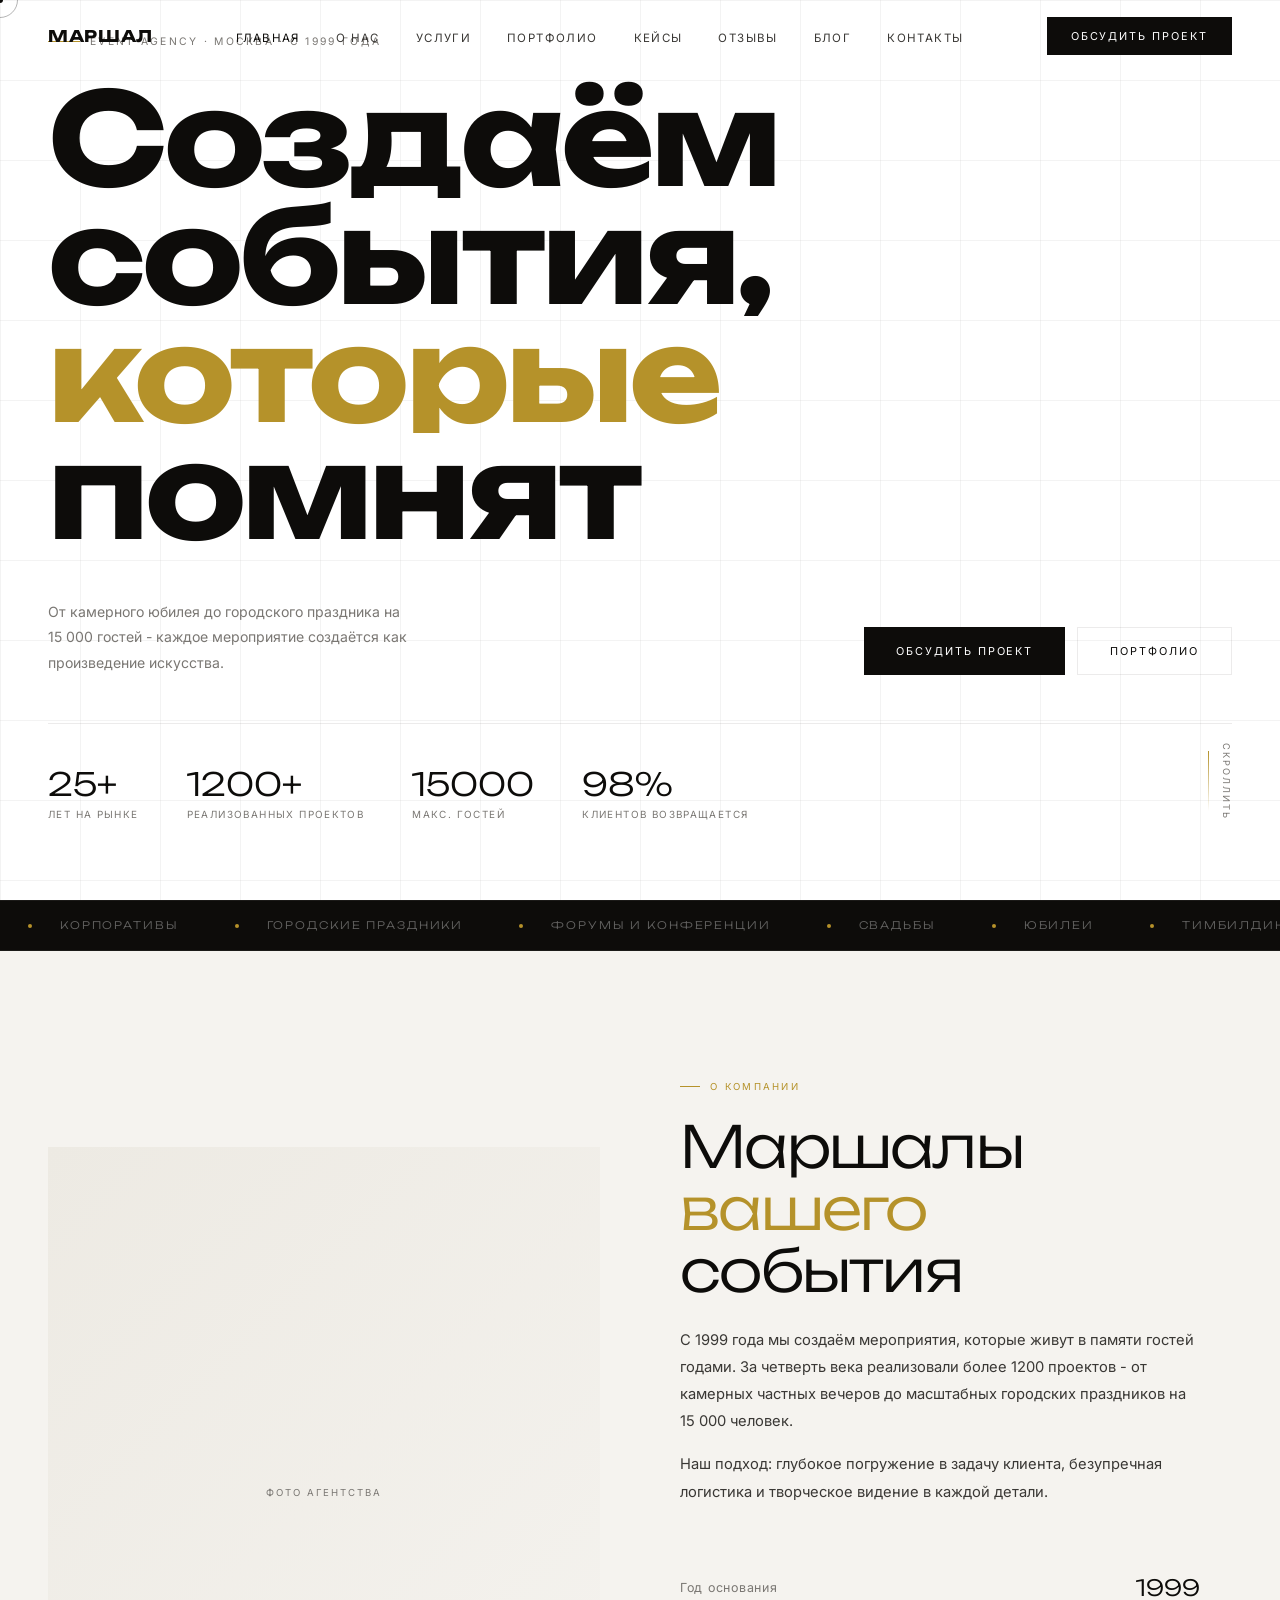
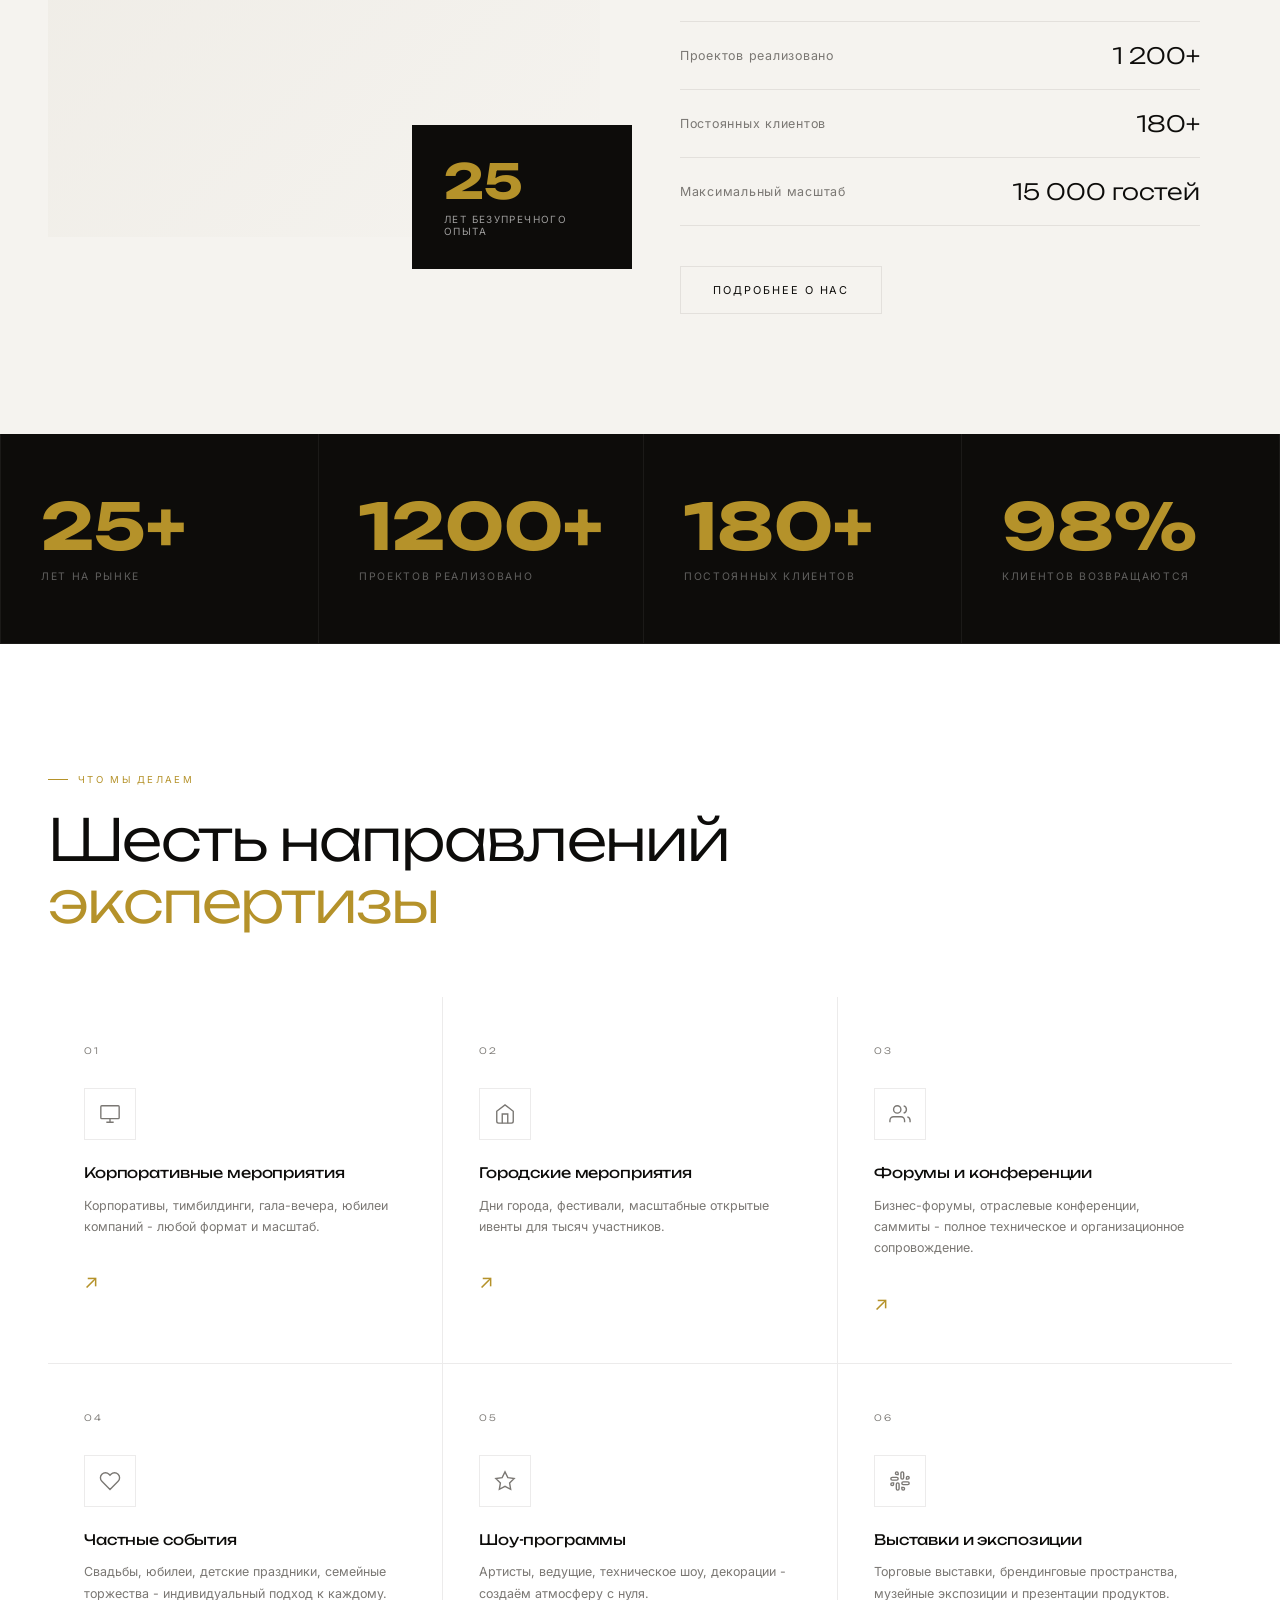
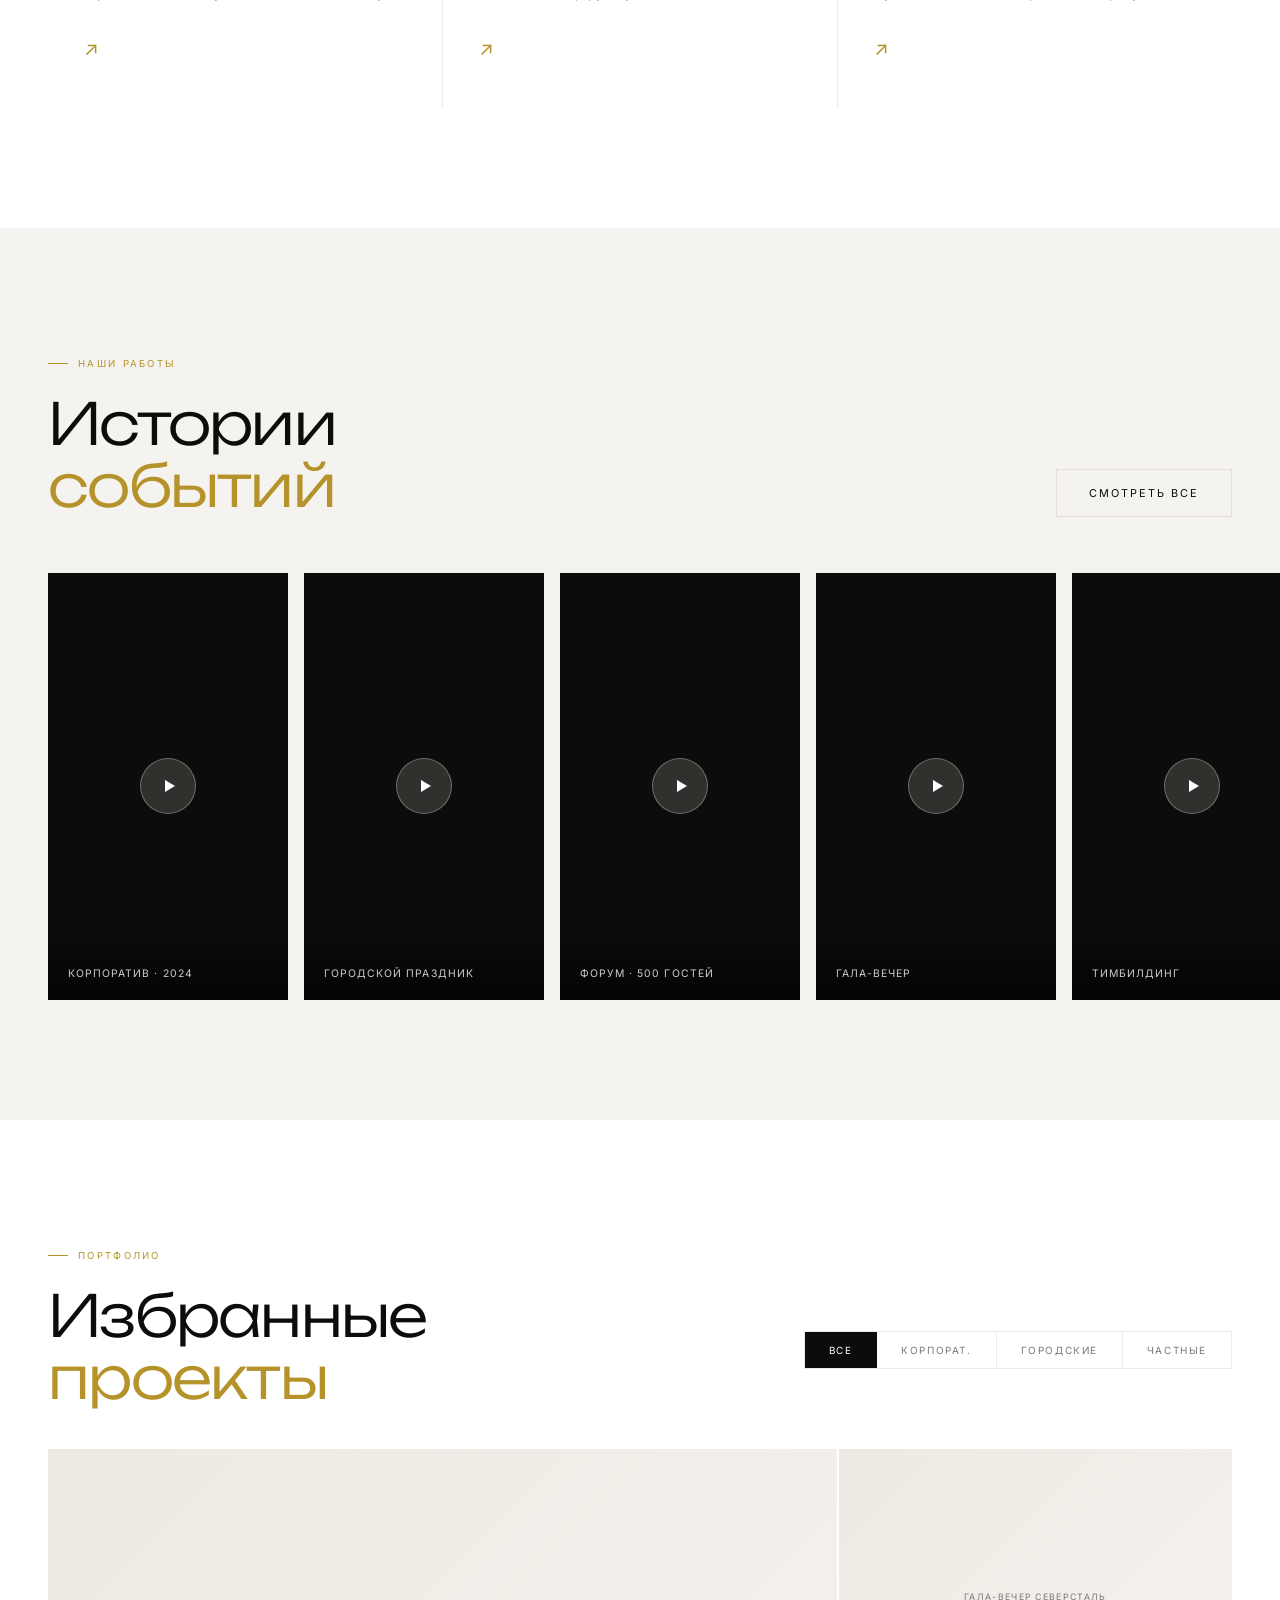
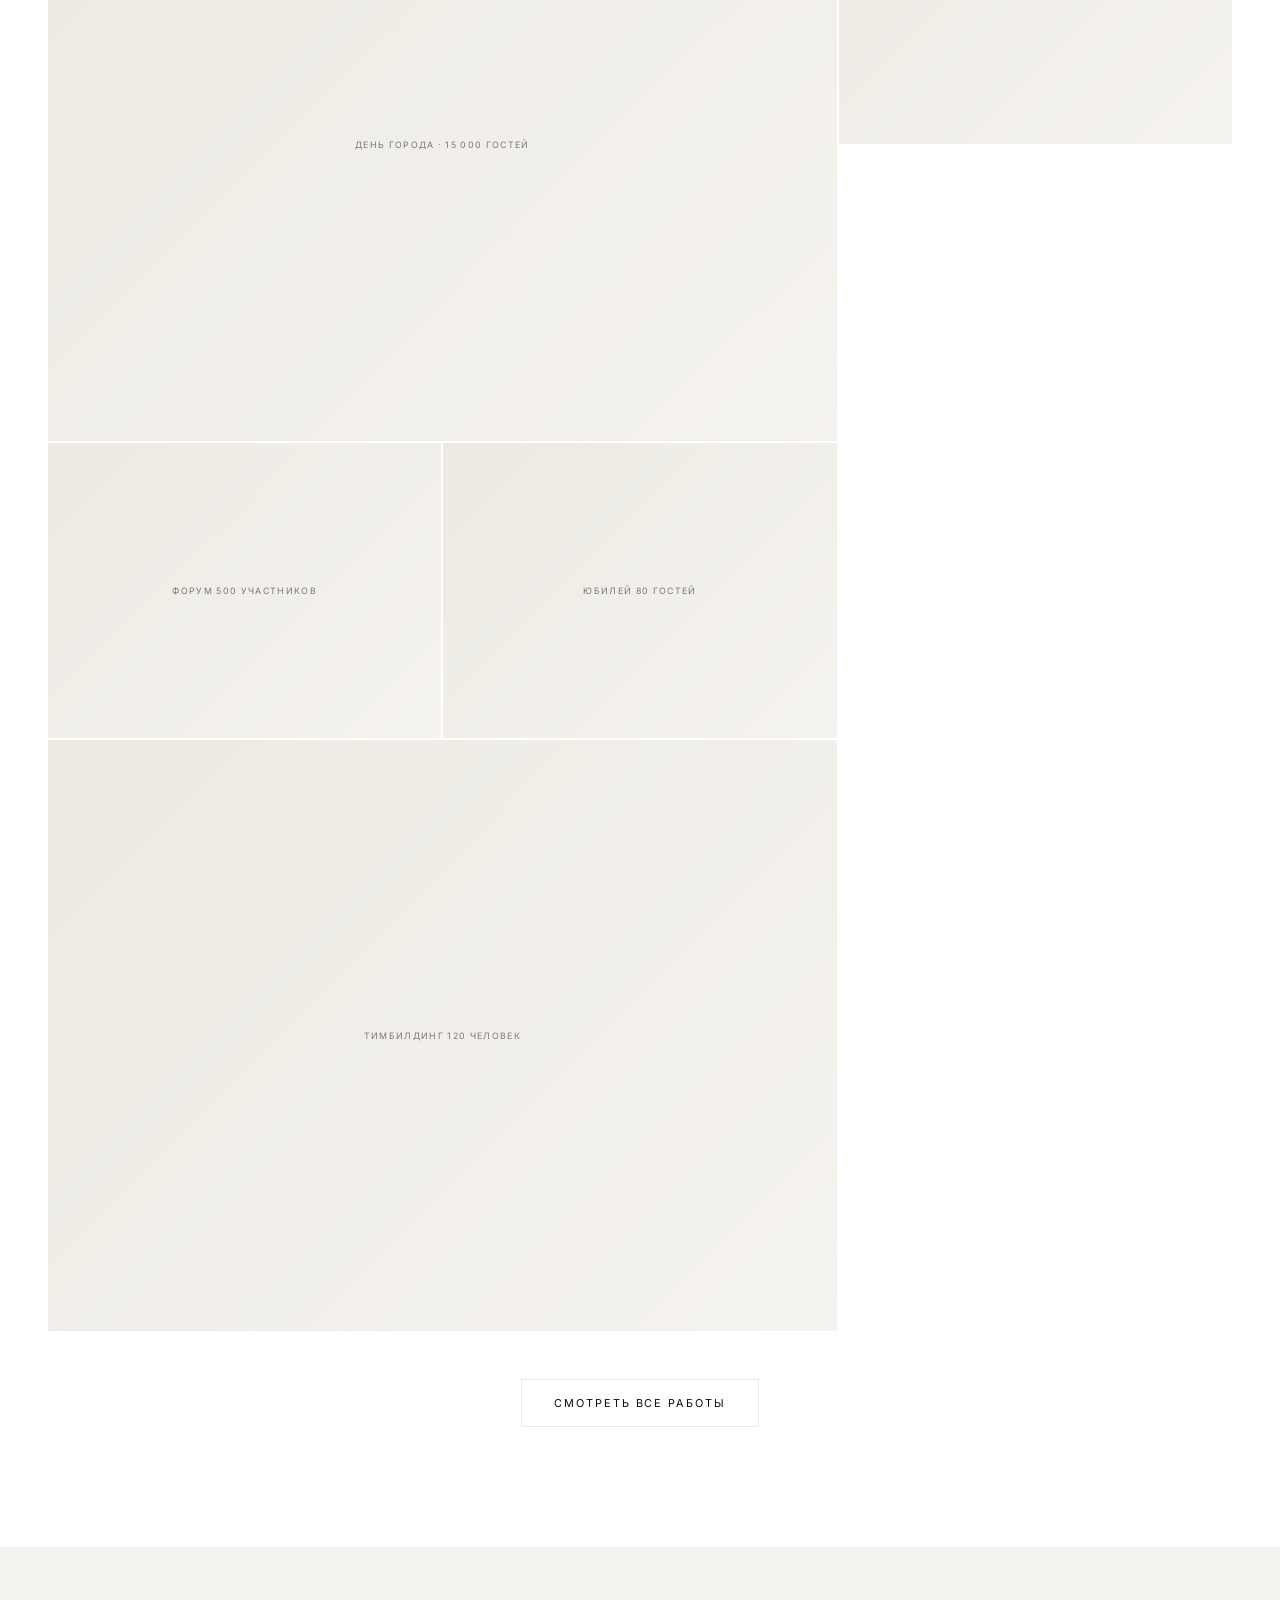
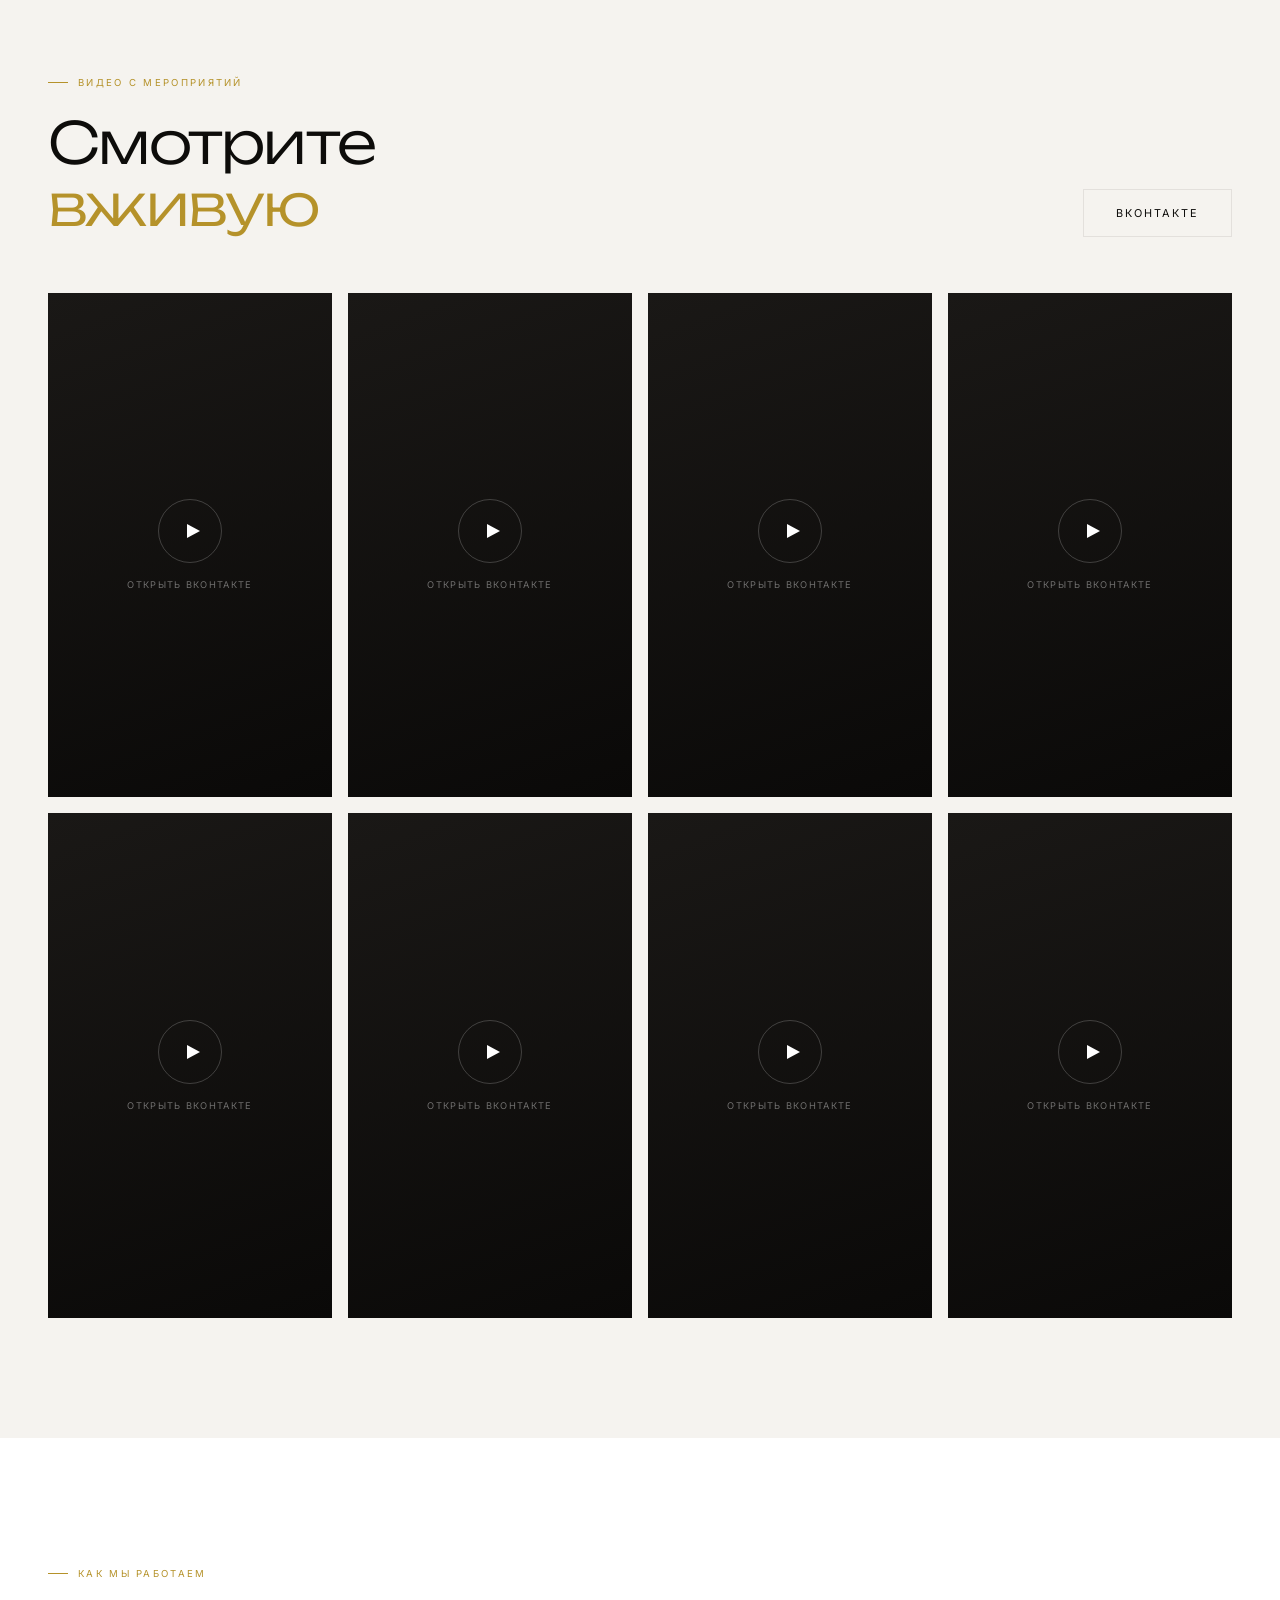
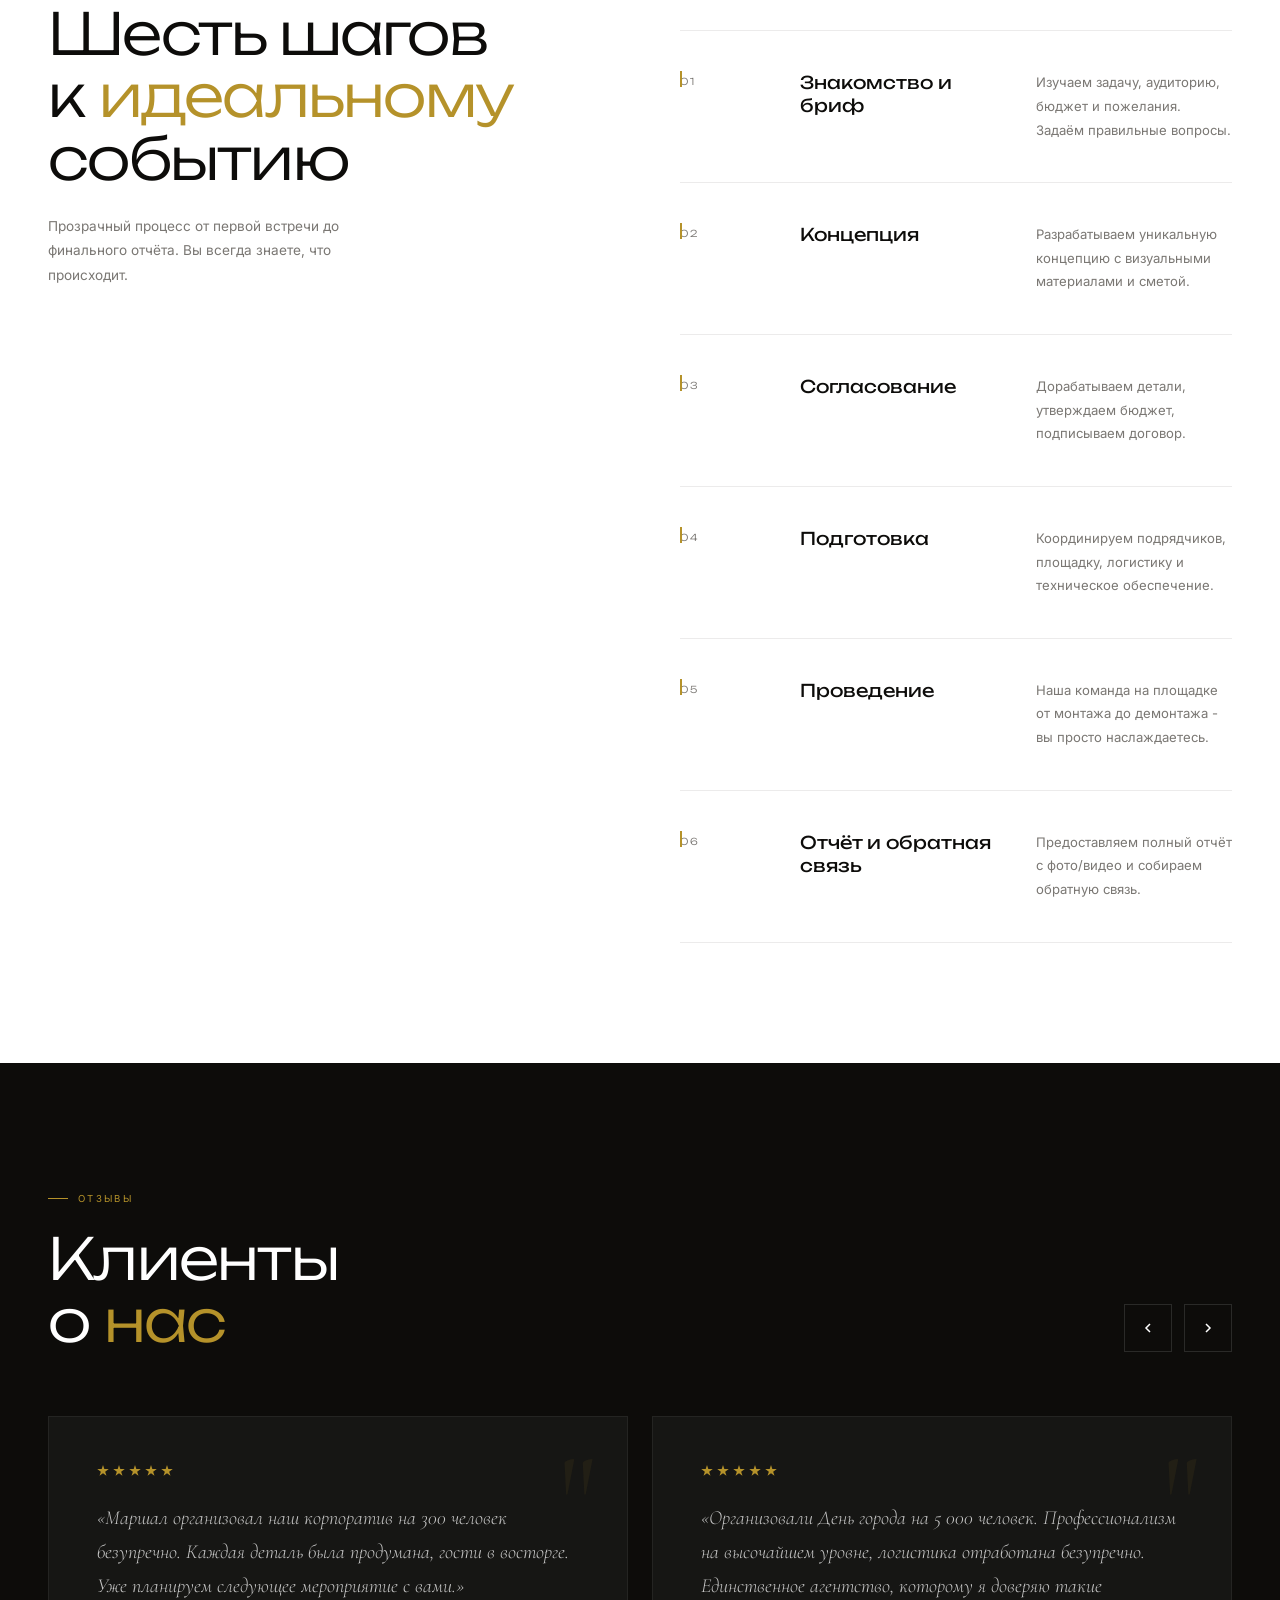
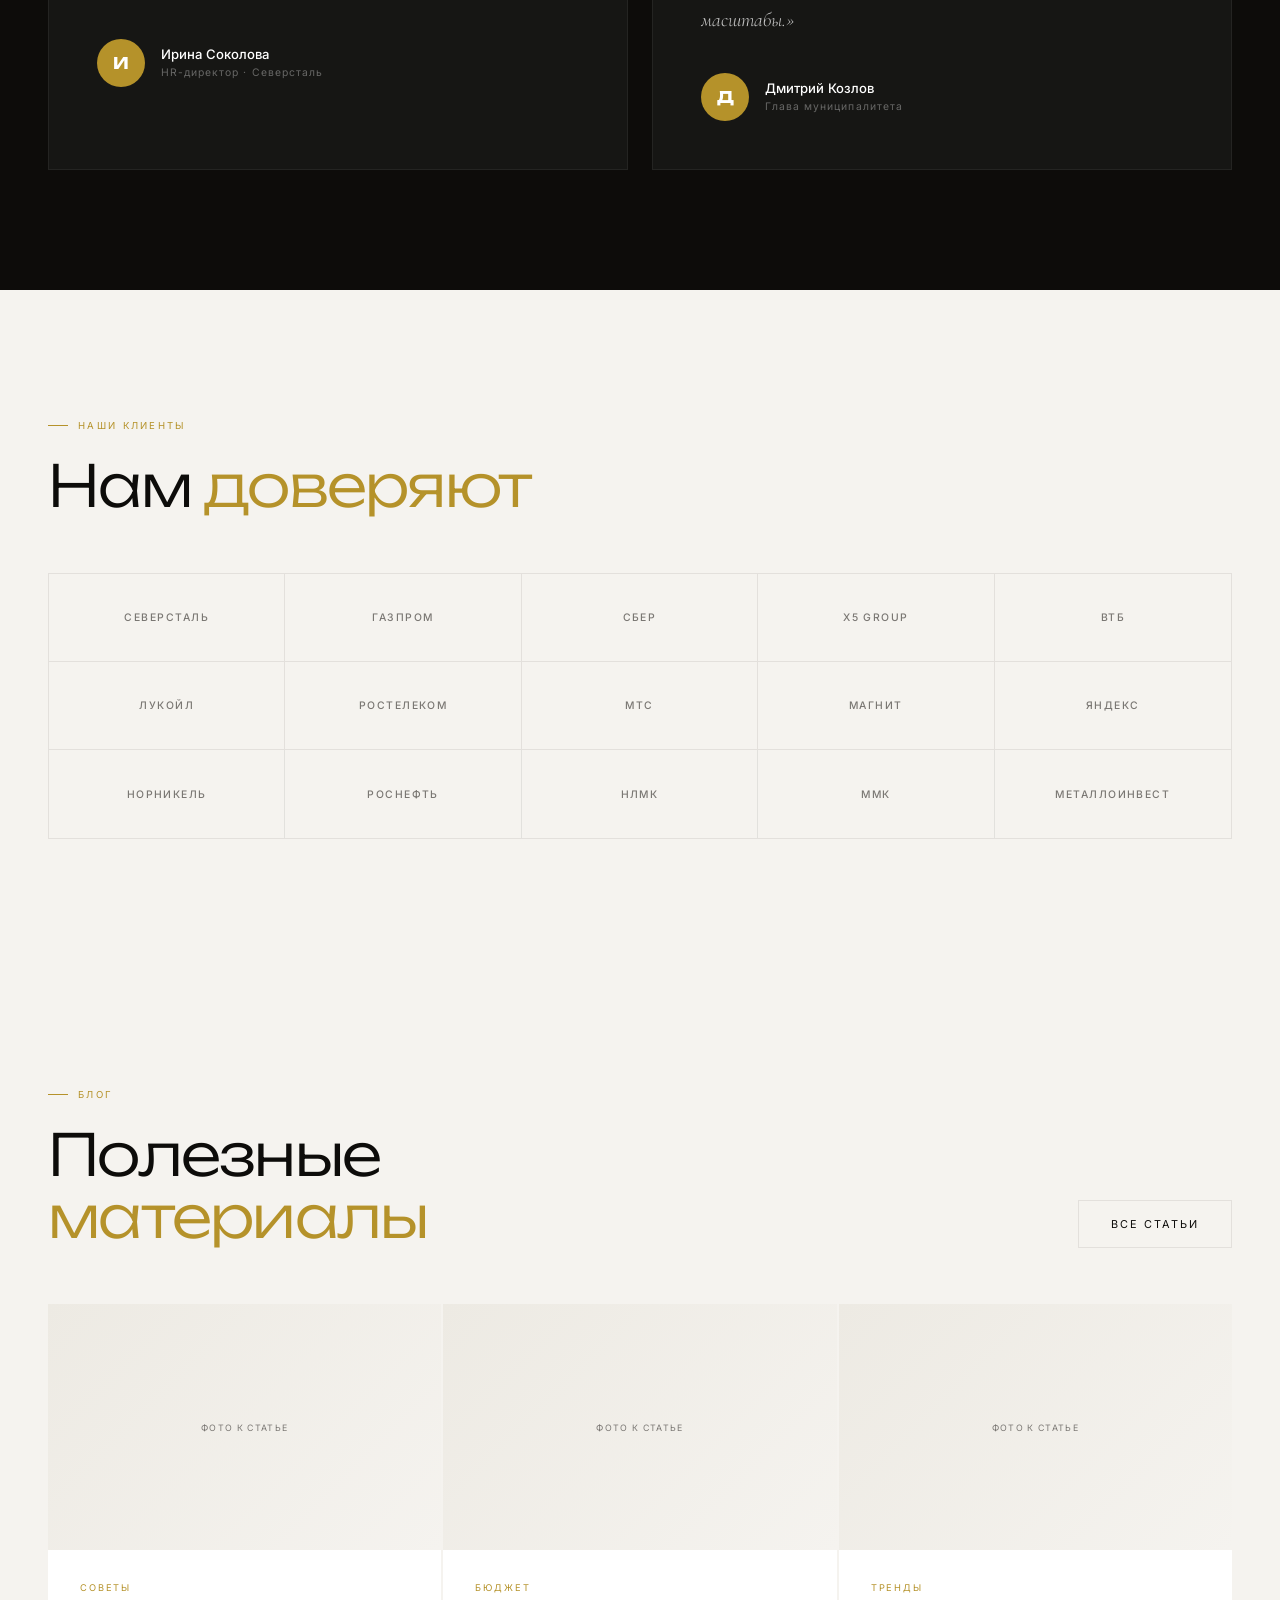
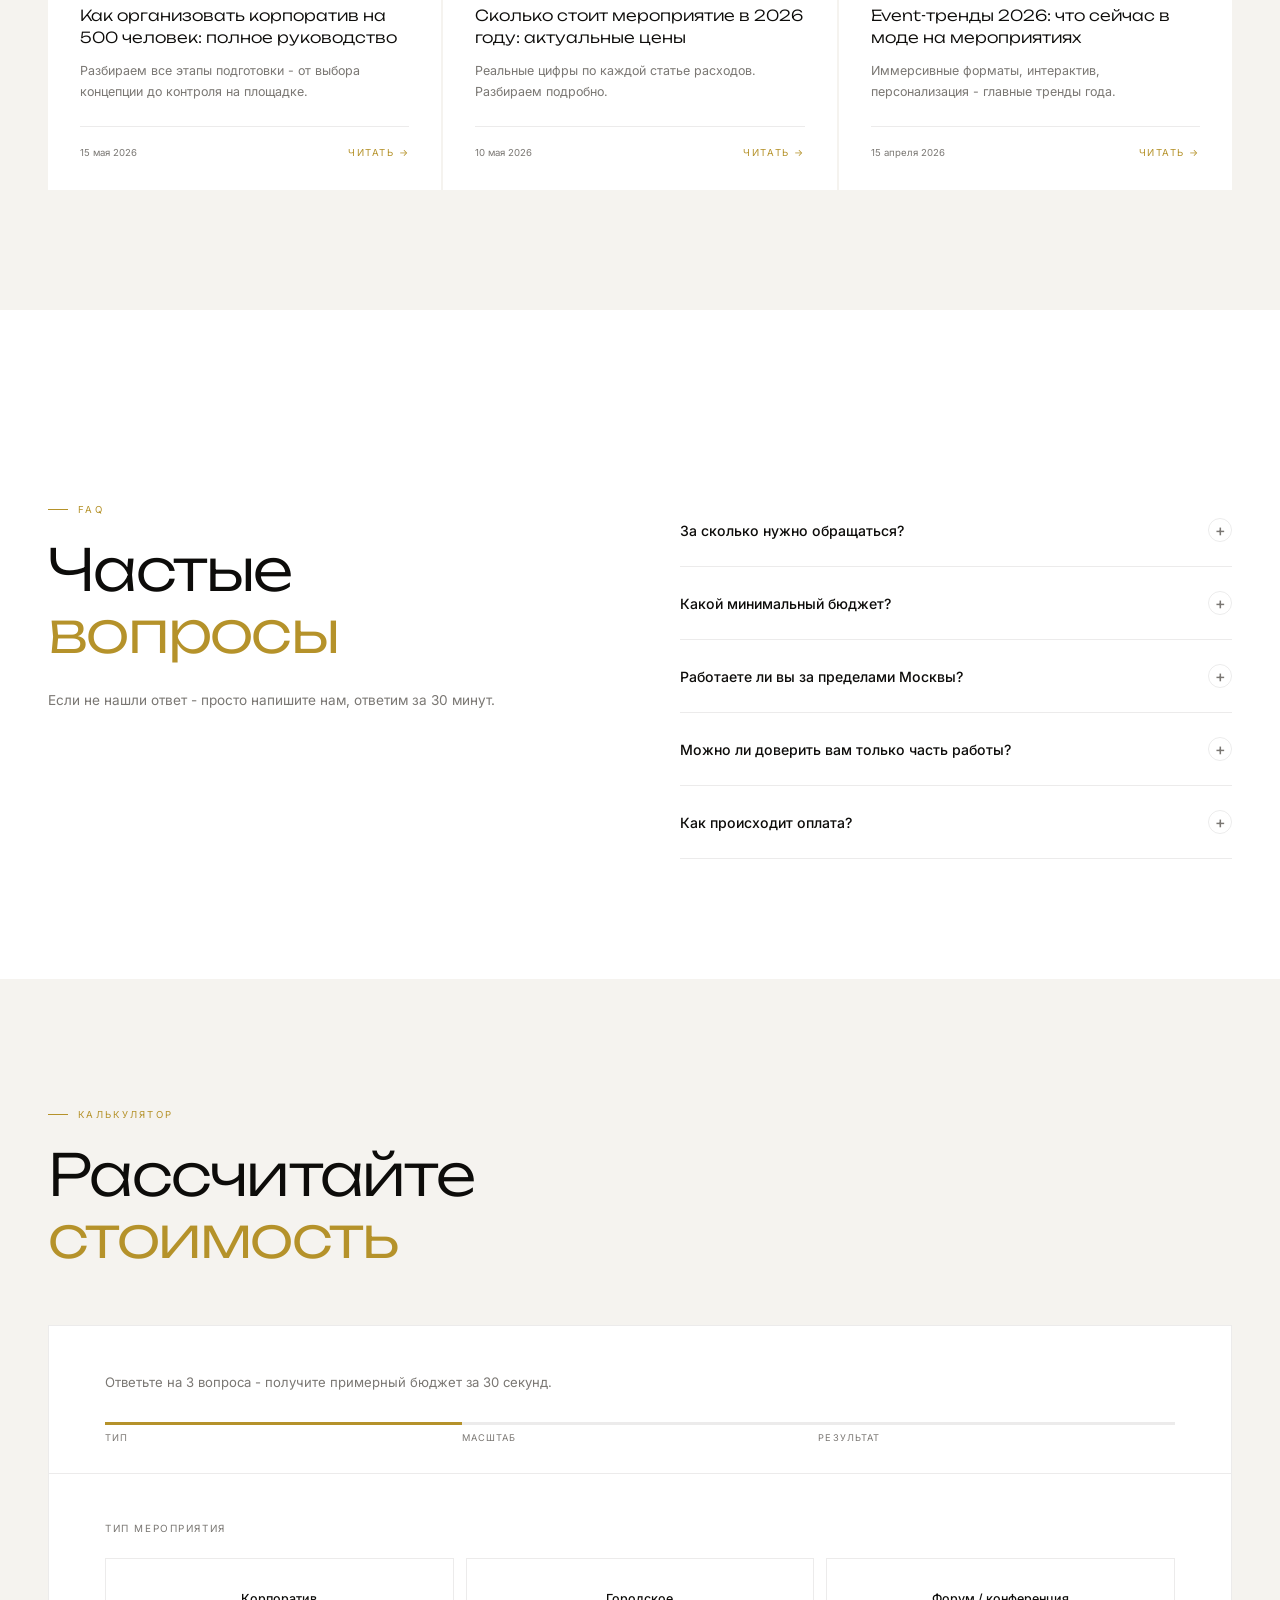
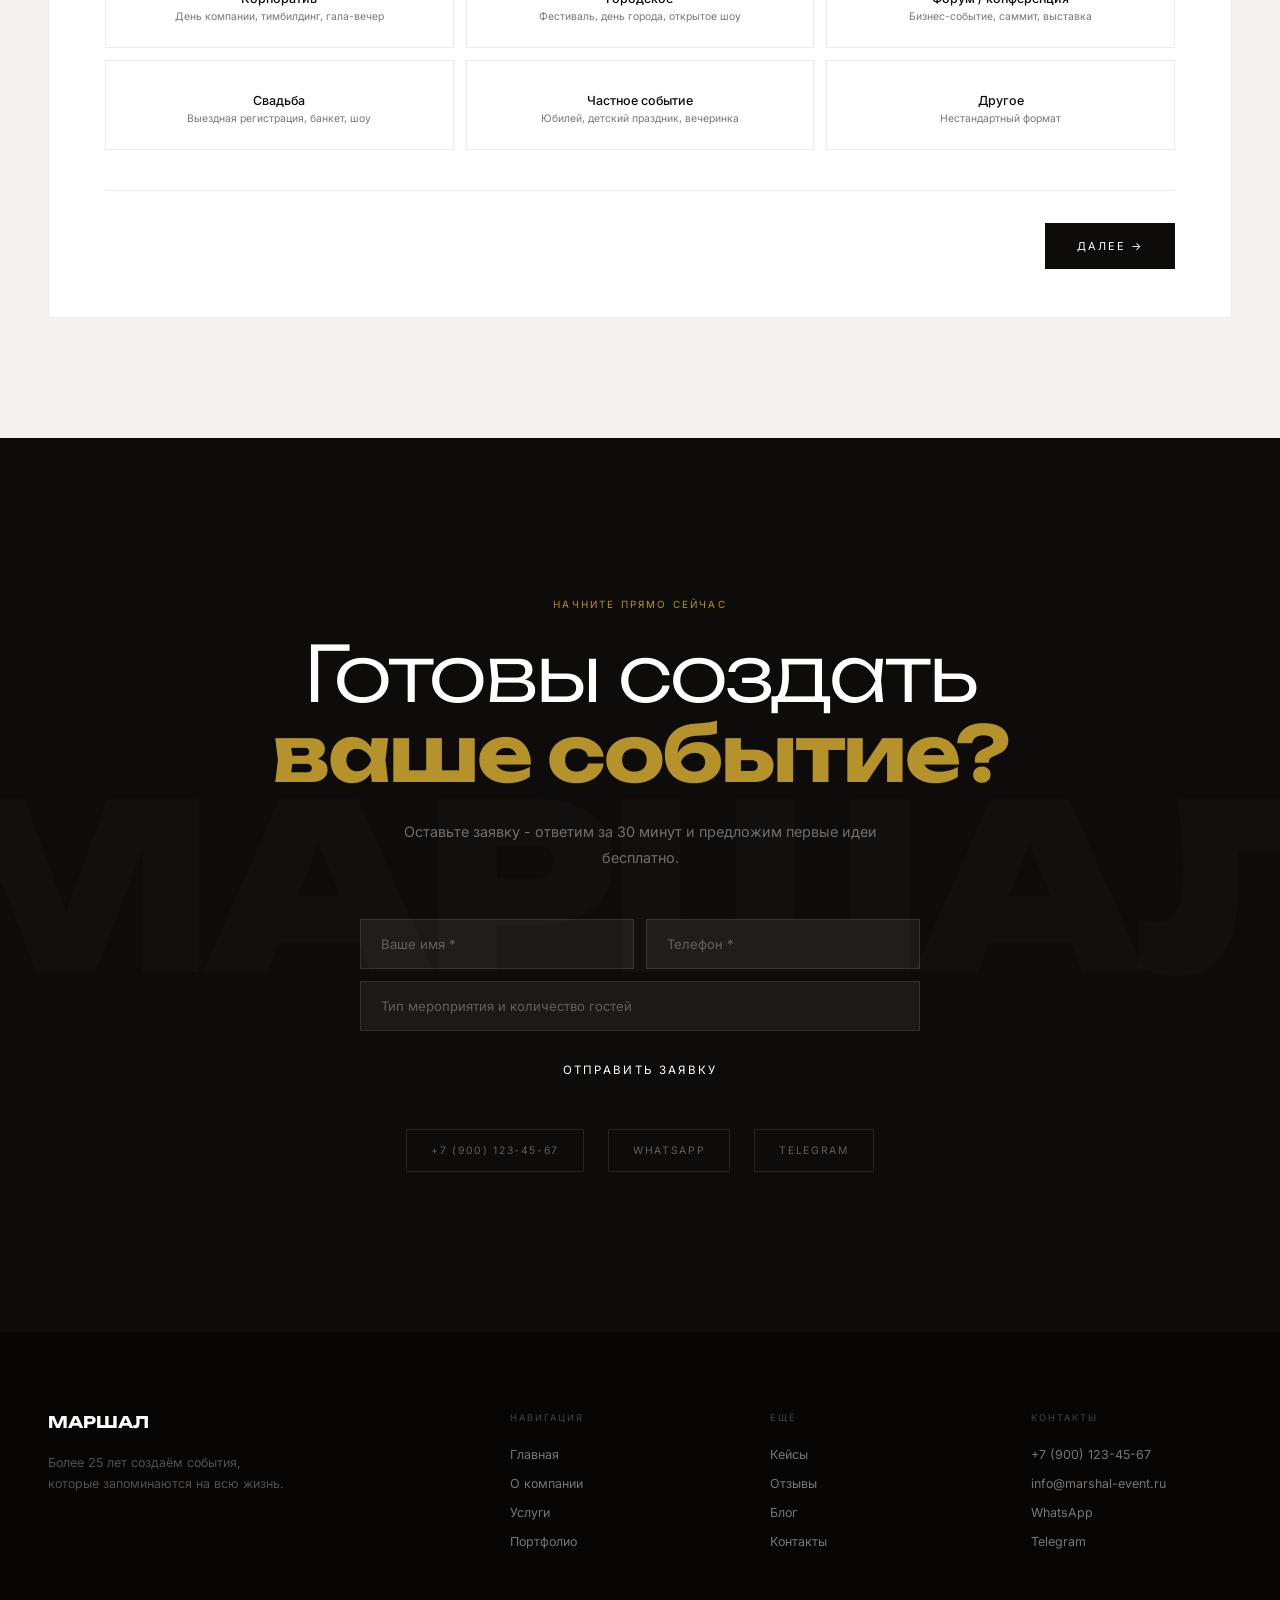
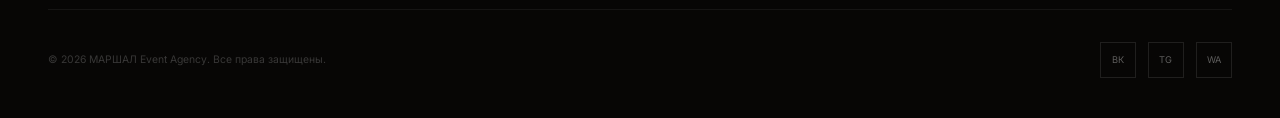
==== commit 9bbe4a5f: "Add files via upload" ====
--- a/index.html
+++ b/index.html
@@ -3,9 +3,9 @@
 <head>
   <meta charset="UTF-8">
   <meta name="viewport" content="width=device-width, initial-scale=1.0">
-  <title>МАРШАЛ Event Agency — Создаём события, которые помнят</title>
+  <title>МАРШАЛ Event Agency - Создаём события, которые помнят</title>
   <meta name="description" content="Профессиональная организация мероприятий любого масштаба. Корпоративы, городские праздники, форумы, частные события. Более 25 лет опыта.">
-  <link rel="stylesheet" href="css/style.css">
+  <link rel="stylesheet" href="style.css">
 </head>
 <body>
 <div class="cur-dot"></div><div class="cur-ring"></div>
@@ -60,7 +60,7 @@
       <span class="line"><span>помнят</span></span>
     </h1>
     <div class="hero-sub-row">
-      <p class="hero-desc">От камерного юбилея до городского праздника на 15 000 гостей — каждое мероприятие создаётся как произведение искусства.</p>
+      <p class="hero-desc">От камерного юбилея до городского праздника на 15 000 гостей - каждое мероприятие создаётся как произведение искусства.</p>
       <div class="hero-btns">
         <a href="contacts.html" class="btn-primary">Обсудить проект</a>
         <a href="portfolio.html" class="btn-outline">Портфолио</a>
@@ -121,7 +121,7 @@
     <div class="about-text" data-reveal="right">
       <div class="section-tag">О компании</div>
       <h2 class="section-title">Маршалы<br><em>вашего</em><br>события</h2>
-      <p class="about-desc">С 1999 года мы создаём мероприятия, которые живут в памяти гостей годами. За четверть века реализовали более 1200 проектов — от камерных частных вечеров до масштабных городских праздников на 15 000 человек.</p>
+      <p class="about-desc">С 1999 года мы создаём мероприятия, которые живут в памяти гостей годами. За четверть века реализовали более 1200 проектов - от камерных частных вечеров до масштабных городских праздников на 15 000 человек.</p>
       <p class="about-desc" style="margin-top:16px">Наш подход: глубокое погружение в задачу клиента, безупречная логистика и творческое видение в каждой детали.</p>
       <div class="about-facts">
         <div class="about-fact">
@@ -183,7 +183,7 @@
         <svg viewBox="0 0 24 24" fill="none" stroke-width="1.5"><rect x="2" y="3" width="20" height="14" rx="1"/><path d="M8 21h8M12 17v4"/></svg>
       </div>
       <div class="dir-title">Корпоративные мероприятия</div>
-      <div class="dir-desc">Корпоративы, тимбилдинги, гала-вечера, юбилеи компаний — любой формат и масштаб.</div>
+      <div class="dir-desc">Корпоративы, тимбилдинги, гала-вечера, юбилеи компаний - любой формат и масштаб.</div>
       <div class="dir-arrow">↗</div>
     </div>
     <div class="dir-card" data-reveal data-delay="1">
@@ -201,7 +201,7 @@
         <svg viewBox="0 0 24 24" fill="none" stroke-width="1.5"><path d="M17 21v-2a4 4 0 00-4-4H5a4 4 0 00-4 4v2"/><circle cx="9" cy="7" r="4"/><path d="M23 21v-2a4 4 0 00-3-3.87M16 3.13a4 4 0 010 7.75"/></svg>
       </div>
       <div class="dir-title">Форумы и конференции</div>
-      <div class="dir-desc">Бизнес-форумы, отраслевые конференции, саммиты — полное техническое и организационное сопровождение.</div>
+      <div class="dir-desc">Бизнес-форумы, отраслевые конференции, саммиты - полное техническое и организационное сопровождение.</div>
       <div class="dir-arrow">↗</div>
     </div>
     <div class="dir-card" data-reveal data-delay="1">
@@ -210,7 +210,7 @@
         <svg viewBox="0 0 24 24" fill="none" stroke-width="1.5"><path d="M20.84 4.61a5.5 5.5 0 00-7.78 0L12 5.67l-1.06-1.06a5.5 5.5 0 00-7.78 7.78l1.06 1.06L12 21.23l7.78-7.78 1.06-1.06a5.5 5.5 0 000-7.78z"/></svg>
       </div>
       <div class="dir-title">Частные события</div>
-      <div class="dir-desc">Свадьбы, юбилеи, детские праздники, семейные торжества — индивидуальный подход к каждому.</div>
+      <div class="dir-desc">Свадьбы, юбилеи, детские праздники, семейные торжества - индивидуальный подход к каждому.</div>
       <div class="dir-arrow">↗</div>
     </div>
     <div class="dir-card" data-reveal data-delay="2">
@@ -219,7 +219,7 @@
         <svg viewBox="0 0 24 24" fill="none" stroke-width="1.5"><polygon points="12 2 15.09 8.26 22 9.27 17 14.14 18.18 21.02 12 17.77 5.82 21.02 7 14.14 2 9.27 8.91 8.26 12 2"/></svg>
       </div>
       <div class="dir-title">Шоу-программы</div>
-      <div class="dir-desc">Артисты, ведущие, техническое шоу, декорации — создаём атмосферу с нуля.</div>
+      <div class="dir-desc">Артисты, ведущие, техническое шоу, декорации - создаём атмосферу с нуля.</div>
       <div class="dir-arrow">↗</div>
     </div>
     <div class="dir-card" data-reveal data-delay="3">
@@ -245,7 +245,7 @@
   </div>
   <div class="stories-scroll-wrap">
     <div class="stories-track">
-      <!-- VK видео — откройте vk.com/wall-212923425_44 → Поделиться → Код для вставки, скопируйте src из iframe -->
+      <!-- VK видео - откройте vk.com/wall-212923425_44 → Поделиться → Код для вставки, скопируйте src из iframe -->
       <div class="story-card" data-vk-url="https://vk.com/wall-212923425_44">
         <div class="story-ph"></div>
         <div class="story-play-btn"><div class="story-play-circle"><svg viewBox="0 0 16 16"><path d="M4 2l10 6-10 6V2z"/></svg></div></div>
@@ -431,7 +431,7 @@
       <div class="process-step">
         <div style="position:relative"><div class="step-line"></div><div class="step-num">05</div></div>
         <div class="step-title">Проведение</div>
-        <div class="step-desc">Наша команда на площадке от монтажа до демонтажа — вы просто наслаждаетесь.</div>
+        <div class="step-desc">Наша команда на площадке от монтажа до демонтажа - вы просто наслаждаетесь.</div>
       </div>
       <div class="process-step">
         <div style="position:relative"><div class="step-line"></div><div class="step-num">06</div></div>
@@ -478,7 +478,7 @@
       </div>
       <div class="review-card" data-reveal>
         <div class="review-stars"><span></span><span></span><span></span><span></span><span></span></div>
-        <div class="review-text">«Юбилей мамы прошёл именно так, как я мечтала. Декор, музыка, сюрпризы — всё идеально. Команда работает как единый механизм. Огромное спасибо!»</div>
+        <div class="review-text">«Юбилей мамы прошёл именно так, как я мечтала. Декор, музыка, сюрпризы - всё идеально. Команда работает как единый механизм. Огромное спасибо!»</div>
         <div class="review-author">
           <div class="review-avatar">А</div>
           <div><div class="review-name">Анна Петрова</div><div class="review-role">Частный клиент</div></div>
@@ -536,7 +536,7 @@
       <div class="blog-body">
         <div class="blog-cat">Советы</div>
         <div class="blog-title">Как организовать корпоратив на 500 человек: полное руководство</div>
-        <div class="blog-excerpt">Разбираем все этапы подготовки — от выбора концепции до контроля на площадке.</div>
+        <div class="blog-excerpt">Разбираем все этапы подготовки - от выбора концепции до контроля на площадке.</div>
         <div class="blog-meta"><span class="blog-date">15 мая 2026</span><span class="blog-link">Читать →</span></div>
       </div>
     </a>
@@ -554,7 +554,7 @@
       <div class="blog-body">
         <div class="blog-cat">Тренды</div>
         <div class="blog-title">Event-тренды 2026: что сейчас в моде на мероприятиях</div>
-        <div class="blog-excerpt">Иммерсивные форматы, интерактив, персонализация — главные тренды года.</div>
+        <div class="blog-excerpt">Иммерсивные форматы, интерактив, персонализация - главные тренды года.</div>
         <div class="blog-meta"><span class="blog-date">15 апреля 2026</span><span class="blog-link">Читать →</span></div>
       </div>
     </a>
@@ -567,17 +567,17 @@
     <div data-reveal>
       <div class="section-tag">FAQ</div>
       <h2 class="section-title">Частые<br><em>вопросы</em></h2>
-      <p style="margin-top:24px;font-size:0.85rem;color:var(--ink3);line-height:1.8">Если не нашли ответ — просто напишите нам, ответим за 30 минут.</p>
+      <p style="margin-top:24px;font-size:0.85rem;color:var(--ink3);line-height:1.8">Если не нашли ответ - просто напишите нам, ответим за 30 минут.</p>
     </div>
     <div>
       <div class="faq-list" data-reveal="right">
         <div class="faq-item">
           <div class="faq-q">За сколько нужно обращаться?<div class="faq-icon"><span>+</span></div></div>
-          <div class="faq-a"><div class="faq-a-inner">Рекомендуем начинать за 2–3 месяца для средних мероприятий и за 4–6 месяцев для крупных (от 500 человек). Но мы умеем работать и в сжатые сроки — обращайтесь в любом случае.</div></div>
+          <div class="faq-a"><div class="faq-a-inner">Рекомендуем начинать за 2–3 месяца для средних мероприятий и за 4–6 месяцев для крупных (от 500 человек). Но мы умеем работать и в сжатые сроки - обращайтесь в любом случае.</div></div>
         </div>
         <div class="faq-item">
           <div class="faq-q">Какой минимальный бюджет?<div class="faq-icon"><span>+</span></div></div>
-          <div class="faq-a"><div class="faq-a-inner">Минимальный бюджет — от 80 000 рублей для небольших камерных событий. Стоимость зависит от количества гостей, формата, площадки и наполнения. Точный расчёт сделаем после брифа.</div></div>
+          <div class="faq-a"><div class="faq-a-inner">Минимальный бюджет - от 80 000 рублей для небольших камерных событий. Стоимость зависит от количества гостей, формата, площадки и наполнения. Точный расчёт сделаем после брифа.</div></div>
         </div>
         <div class="faq-item">
           <div class="faq-q">Работаете ли вы за пределами Москвы?<div class="faq-icon"><span>+</span></div></div>
@@ -585,7 +585,7 @@
         </div>
         <div class="faq-item">
           <div class="faq-q">Можно ли доверить вам только часть работы?<div class="faq-icon"><span>+</span></div></div>
-          <div class="faq-a"><div class="faq-a-inner">Конечно. Мы работаем как под ключ, так и в формате частичного сопровождения — декор, техническое обеспечение, подбор артистов или только координация на площадке.</div></div>
+          <div class="faq-a"><div class="faq-a-inner">Конечно. Мы работаем как под ключ, так и в формате частичного сопровождения - декор, техническое обеспечение, подбор артистов или только координация на площадке.</div></div>
         </div>
         <div class="faq-item">
           <div class="faq-q">Как происходит оплата?<div class="faq-icon"><span>+</span></div></div>
@@ -604,7 +604,7 @@
   </div>
   <div class="calc-wrap" data-reveal>
     <div class="calc-header">
-      <p style="font-size:0.82rem;color:var(--ink3)">Ответьте на 3 вопроса — получите примерный бюджет за 30 секунд.</p>
+      <p style="font-size:0.82rem;color:var(--ink3)">Ответьте на 3 вопроса - получите примерный бюджет за 30 секунд.</p>
       <div class="calc-progress">
         <div class="calc-step-dot active" data-label="Тип"></div>
         <div class="calc-step-dot" data-label="Масштаб"></div>
@@ -691,7 +691,7 @@
   <div class="cta-content">
     <div class="cta-tag">Начните прямо сейчас</div>
     <h2 class="cta-title">Готовы создать<br><strong>ваше событие?</strong></h2>
-    <p class="cta-desc">Оставьте заявку — ответим за 30 минут и предложим первые идеи бесплатно.</p>
+    <p class="cta-desc">Оставьте заявку - ответим за 30 минут и предложим первые идеи бесплатно.</p>
     <div class="cta-form">
       <div class="cta-field"><input type="text" placeholder="Ваше имя *"></div>
       <div class="cta-field"><input type="tel" placeholder="Телефон *"></div>
@@ -756,6 +756,6 @@
   </div>
 </footer>
 
-<script src="js/main.js"></script>
+<script src="main.js"></script>
 </body>
 </html>
--- a/style.css
+++ b/style.css
@@ -0,0 +1,744 @@
+/* ============================================================
+   МАРШАЛ Event Agency — marshal-v4
+   Modern light premium design
+   ============================================================ */
+
+@import url('https://fonts.googleapis.com/css2?family=Inter:wght@300;400;500;600&family=Unbounded:wght@200;300;400;700;900&family=Cormorant+Garamond:ital,wght@0,300;0,400;1,300;1,400&display=swap');
+
+*, *::before, *::after { box-sizing: border-box; margin: 0; padding: 0; }
+
+:root {
+  --w: #ffffff;
+  --off: #f5f3ef;
+  --off2: #edeae3;
+  --ink: #0d0c0a;
+  --ink2: #3a3835;
+  --ink3: #7a7773;
+  --gold: #b5922a;
+  --gold2: #d4aa3e;
+  --red: #c0392b;
+  --border: rgba(13,12,10,0.08);
+  --ease: cubic-bezier(0.16, 1, 0.3, 1);
+  --ease2: cubic-bezier(0.77, 0, 0.175, 1);
+}
+
+html { scroll-behavior: smooth; }
+
+body {
+  font-family: 'Inter', sans-serif;
+  background: var(--w);
+  color: var(--ink);
+  overflow-x: hidden;
+  cursor: none;
+}
+
+a { text-decoration: none; color: inherit; }
+img { display: block; max-width: 100%; }
+button { font-family: inherit; }
+
+/* ── CURSOR ── */
+.cur-dot, .cur-ring {
+  position: fixed; pointer-events: none; z-index: 9999;
+  border-radius: 50%; transform: translate(-50%,-50%);
+}
+.cur-dot {
+  width: 6px; height: 6px;
+  background: var(--ink);
+  transition: transform 0.1s;
+}
+.cur-ring {
+  width: 36px; height: 36px;
+  border: 1px solid rgba(13,12,10,0.3);
+  transition: width 0.3s var(--ease), height 0.3s var(--ease), border-color 0.3s, transform 0.08s;
+}
+body.hovering .cur-ring {
+  width: 64px; height: 64px;
+  border-color: var(--gold);
+}
+body.btn-hovering .cur-dot { transform: translate(-50%,-50%) scale(4); background: var(--gold); }
+body.btn-hovering .cur-ring { width: 100px; height: 100px; border-color: transparent; }
+
+/* ── NAV ── */
+.nav {
+  position: fixed; top: 0; left: 0; right: 0; z-index: 100;
+  display: flex; align-items: center; justify-content: space-between;
+  padding: 0 48px;
+  height: 72px;
+  transition: background 0.4s, box-shadow 0.4s;
+}
+.nav.scrolled { background: rgba(255,255,255,0.95); backdrop-filter: blur(12px); box-shadow: 0 1px 0 var(--border); }
+.nav-logo { display: flex; align-items: center; }
+.nav-logo img { height: 48px; width: auto; }
+.nav-logo-text {
+  font-family: 'Unbounded', sans-serif;
+  font-weight: 700; font-size: 1rem; letter-spacing: 0.04em;
+  color: var(--ink);
+}
+.nav-links { display: flex; gap: 36px; list-style: none; }
+.nav-links a {
+  font-size: 0.72rem; letter-spacing: 0.12em; text-transform: uppercase;
+  color: var(--ink2); transition: color 0.3s;
+}
+.nav-links a:hover, .nav-links a.active { color: var(--ink); }
+.nav-cta {
+  display: flex; align-items: center; gap: 8px;
+  font-size: 0.68rem; letter-spacing: 0.18em; text-transform: uppercase;
+  background: var(--ink); color: var(--w);
+  padding: 12px 24px;
+  transition: background 0.3s, color 0.3s;
+}
+.nav-cta:hover { background: var(--gold); color: var(--w); }
+.burger { display: none; flex-direction: column; gap: 5px; cursor: none; }
+.burger span { display: block; width: 24px; height: 1.5px; background: var(--ink); transition: all 0.3s; }
+
+/* Mobile overlay */
+.mob-overlay {
+  position: fixed; inset: 0; z-index: 99;
+  background: var(--ink);
+  display: flex; align-items: center; justify-content: center;
+  transform: translateX(100%); transition: transform 0.5s var(--ease2);
+}
+.mob-overlay.open { transform: translateX(0); }
+.mob-nav { list-style: none; text-align: center; }
+.mob-nav li { overflow: hidden; }
+.mob-nav a {
+  display: block; padding: 16px 0;
+  font-family: 'Unbounded', sans-serif; font-size: clamp(2rem, 7vw, 4.5rem);
+  font-weight: 300; color: rgba(255,255,255,0.15);
+  letter-spacing: -0.02em; line-height: 1;
+  transition: color 0.4s;
+}
+.mob-nav a:hover { color: var(--w); }
+
+/* ── HERO ── */
+.hero {
+  position: relative; height: 100vh; min-height: 700px;
+  display: flex; flex-direction: column; justify-content: flex-end;
+  overflow: hidden; background: var(--w);
+}
+.hero-video-wrap {
+  position: absolute; inset: 0;
+}
+.hero-video-wrap video { width: 100%; height: 100%; object-fit: cover; opacity: 0.12; }
+.hero-grid-overlay {
+  position: absolute; inset: 0;
+  background-image:
+    linear-gradient(var(--border) 1px, transparent 1px),
+    linear-gradient(90deg, var(--border) 1px, transparent 1px);
+  background-size: 80px 80px;
+  opacity: 0.6;
+}
+.hero-content { position: relative; z-index: 2; padding: 0 48px 80px; }
+.hero-tag {
+  display: inline-flex; align-items: center; gap: 10px;
+  font-size: 0.65rem; letter-spacing: 0.22em; text-transform: uppercase;
+  color: var(--ink3); margin-bottom: 32px;
+}
+.hero-tag::before { content: ''; display: block; width: 32px; height: 1px; background: var(--gold); }
+.hero-title {
+  font-family: 'Unbounded', sans-serif;
+  font-size: clamp(3.5rem, 10vw, 9rem);
+  font-weight: 700; line-height: 0.92; letter-spacing: -0.03em;
+  color: var(--ink); overflow: hidden;
+}
+.hero-title .line { overflow: hidden; display: block; }
+.hero-title .line span { display: block; transform: translateY(110%); }
+.hero-title em { font-style: normal; color: var(--gold); }
+.hero-sub-row {
+  display: flex; align-items: flex-end; justify-content: space-between;
+  margin-top: 48px;
+}
+.hero-desc {
+  font-size: 0.88rem; color: var(--ink3); line-height: 1.8;
+  max-width: 360px;
+}
+.hero-btns { display: flex; gap: 12px; }
+.btn-primary {
+  display: inline-flex; align-items: center; gap: 10px;
+  font-size: 0.68rem; letter-spacing: 0.18em; text-transform: uppercase;
+  background: var(--ink); color: var(--w);
+  padding: 16px 32px; transition: background 0.3s;
+  border: none; cursor: none;
+}
+.btn-primary:hover { background: var(--gold); }
+.btn-outline {
+  display: inline-flex; align-items: center; gap: 10px;
+  font-size: 0.68rem; letter-spacing: 0.18em; text-transform: uppercase;
+  border: 1px solid var(--border); color: var(--ink);
+  padding: 16px 32px; transition: all 0.3s;
+  background: transparent; cursor: none;
+}
+.btn-outline:hover { background: var(--ink); color: var(--w); border-color: var(--ink); }
+.hero-scroll {
+  position: absolute; right: 48px; bottom: 80px; z-index: 2;
+  display: flex; flex-direction: column; align-items: center; gap: 12px;
+  font-size: 0.58rem; letter-spacing: 0.22em; text-transform: uppercase;
+  color: var(--ink3); writing-mode: vertical-rl;
+}
+.hero-scroll::after {
+  content: ''; width: 1px; height: 60px;
+  background: linear-gradient(var(--gold), transparent);
+  animation: scrollLine 2s infinite;
+}
+@keyframes scrollLine { 0%,100% { opacity: 0.4 } 50% { opacity: 1 } }
+.hero-stats {
+  display: flex; gap: 48px; margin-top: 48px; padding-top: 40px;
+  border-top: 1px solid var(--border);
+}
+.hero-stat-num {
+  font-family: 'Unbounded', sans-serif;
+  font-size: 2rem; font-weight: 300; color: var(--ink);
+}
+.hero-stat-label { font-size: 0.62rem; letter-spacing: 0.14em; text-transform: uppercase; color: var(--ink3); margin-top: 4px; }
+
+/* ── MARQUEE ── */
+.marquee-wrap {
+  background: var(--ink); overflow: hidden; padding: 18px 0;
+  border-top: 1px solid rgba(255,255,255,0.06);
+  border-bottom: 1px solid rgba(255,255,255,0.06);
+}
+.marquee-track { display: flex; gap: 0; white-space: nowrap; will-change: transform; }
+.marquee-inner { display: flex; gap: 0; animation: marqueeMove 24s linear infinite; }
+.marquee-item {
+  display: inline-flex; align-items: center; gap: 28px;
+  padding: 0 28px;
+  font-family: 'Unbounded', sans-serif;
+  font-size: 0.65rem; font-weight: 300;
+  letter-spacing: 0.18em; text-transform: uppercase;
+  color: rgba(255,255,255,0.35);
+}
+.marquee-item .dot { width: 4px; height: 4px; border-radius: 50%; background: var(--gold); flex-shrink: 0; }
+@keyframes marqueeMove { from { transform: translateX(0) } to { transform: translateX(-50%) } }
+
+/* ── SECTIONS COMMON ── */
+.section { padding: 120px 48px; }
+.section-sm { padding: 80px 48px; }
+.section-tag {
+  display: inline-flex; align-items: center; gap: 10px;
+  font-size: 0.6rem; letter-spacing: 0.24em; text-transform: uppercase;
+  color: var(--gold); margin-bottom: 24px;
+}
+.section-tag::before { content: ''; display: block; width: 20px; height: 1px; background: var(--gold); }
+.section-title {
+  font-family: 'Unbounded', sans-serif;
+  font-size: clamp(2rem, 4.5vw, 4rem);
+  font-weight: 300; line-height: 1.08; letter-spacing: -0.03em;
+  color: var(--ink);
+}
+.section-title em { font-style: normal; color: var(--gold); }
+.section-title strong { font-weight: 700; }
+
+/* ── REVEAL ANIMATIONS ── */
+[data-reveal] { opacity: 0; transform: translateY(40px); transition: opacity 0.9s var(--ease), transform 0.9s var(--ease); }
+[data-reveal].visible { opacity: 1; transform: translateY(0); }
+[data-reveal="left"] { transform: translateX(-40px); }
+[data-reveal="left"].visible { transform: translateX(0); }
+[data-reveal="right"] { transform: translateX(40px); }
+[data-reveal="right"].visible { transform: translateX(0); }
+[data-reveal="scale"] { transform: scale(0.94); opacity: 0; }
+[data-reveal="scale"].visible { transform: scale(1); opacity: 1; }
+
+/* delay utilities */
+[data-delay="1"] { transition-delay: 0.1s; }
+[data-delay="2"] { transition-delay: 0.2s; }
+[data-delay="3"] { transition-delay: 0.3s; }
+[data-delay="4"] { transition-delay: 0.4s; }
+[data-delay="5"] { transition-delay: 0.5s; }
+
+/* ── ABOUT ── */
+.about-section { background: var(--off); }
+.about-grid { display: grid; grid-template-columns: 1fr 1fr; gap: 80px; align-items: center; }
+.about-visual { position: relative; }
+.about-img-main {
+  width: 100%; aspect-ratio: 4/5; background: var(--off2);
+  overflow: hidden; position: relative;
+}
+.about-img-main-ph {
+  width: 100%; height: 100%;
+  background: linear-gradient(135deg, var(--off2) 0%, var(--off) 100%);
+  display: flex; align-items: center; justify-content: center;
+  font-size: 0.6rem; letter-spacing: 0.2em; text-transform: uppercase; color: var(--ink3);
+}
+.about-img-main img { width: 100%; height: 100%; object-fit: cover; }
+.about-accent-card {
+  position: absolute; bottom: -32px; right: -32px;
+  background: var(--ink); color: var(--w);
+  padding: 32px; width: 220px;
+}
+.about-accent-num {
+  font-family: 'Unbounded', sans-serif;
+  font-size: 3rem; font-weight: 700; line-height: 1;
+  color: var(--gold);
+}
+.about-accent-label { font-size: 0.62rem; letter-spacing: 0.14em; text-transform: uppercase; margin-top: 8px; color: rgba(255,255,255,0.6); }
+.about-text { max-width: 520px; }
+.about-desc { font-size: 0.92rem; line-height: 1.85; color: var(--ink2); margin-top: 24px; }
+.about-facts { margin-top: 48px; display: flex; flex-direction: column; gap: 0; }
+.about-fact {
+  display: flex; align-items: center; justify-content: space-between;
+  padding: 20px 0; border-bottom: 1px solid var(--border);
+}
+.about-fact-label { font-size: 0.78rem; color: var(--ink3); letter-spacing: 0.06em; }
+.about-fact-val { font-family: 'Unbounded', sans-serif; font-size: 1.4rem; font-weight: 300; color: var(--ink); }
+
+/* ── STATS ── */
+.stats-section { background: var(--ink); }
+.stats-grid { display: grid; grid-template-columns: repeat(4,1fr); gap: 0; border-left: 1px solid rgba(255,255,255,0.06); }
+.stat-item {
+  padding: 60px 40px;
+  border-right: 1px solid rgba(255,255,255,0.06);
+  border-bottom: 1px solid rgba(255,255,255,0.06);
+}
+.stat-num {
+  font-family: 'Unbounded', sans-serif;
+  font-size: clamp(2.5rem, 5vw, 4rem);
+  font-weight: 700; color: var(--w); line-height: 1;
+}
+.stat-num span { color: var(--gold); }
+.stat-label { font-size: 0.65rem; letter-spacing: 0.16em; text-transform: uppercase; color: rgba(255,255,255,0.35); margin-top: 12px; }
+
+/* ── DIRECTIONS ── */
+.directions-section { background: var(--w); }
+.dir-grid { display: grid; grid-template-columns: repeat(3,1fr); gap: 1px; background: var(--border); margin-top: 64px; }
+.dir-card {
+  background: var(--w); padding: 48px 36px;
+  position: relative; overflow: hidden;
+  transition: background 0.4s;
+  cursor: none;
+}
+.dir-card::before {
+  content: ''; position: absolute; bottom: 0; left: 0;
+  width: 100%; height: 2px; background: var(--gold);
+  transform: scaleX(0); transform-origin: left;
+  transition: transform 0.4s var(--ease);
+}
+.dir-card:hover { background: var(--off); }
+.dir-card:hover::before { transform: scaleX(1); }
+.dir-num {
+  font-family: 'Unbounded', sans-serif;
+  font-size: 0.55rem; font-weight: 300; letter-spacing: 0.2em;
+  color: var(--ink3); margin-bottom: 32px;
+}
+.dir-icon-wrap {
+  width: 52px; height: 52px; border: 1px solid var(--border);
+  display: flex; align-items: center; justify-content: center;
+  margin-bottom: 24px; transition: border-color 0.3s, background 0.3s;
+}
+.dir-card:hover .dir-icon-wrap { border-color: var(--gold); background: var(--gold); }
+.dir-icon-wrap svg { width: 22px; height: 22px; stroke: var(--ink3); transition: stroke 0.3s; }
+.dir-card:hover .dir-icon-wrap svg { stroke: var(--w); }
+.dir-title { font-family: 'Unbounded', sans-serif; font-size: 0.9rem; font-weight: 400; letter-spacing: -0.01em; color: var(--ink); line-height: 1.3; }
+.dir-desc { font-size: 0.78rem; color: var(--ink3); line-height: 1.7; margin-top: 12px; }
+.dir-arrow { margin-top: 32px; color: var(--gold); font-size: 1.2rem; transition: transform 0.3s; }
+.dir-card:hover .dir-arrow { transform: translate(6px, -6px); }
+
+/* ── STORIES / VIDEO HORIZONTAL ── */
+.stories-section { background: var(--off); overflow: hidden; padding: 120px 0; }
+.stories-head { padding: 0 48px; display: flex; justify-content: space-between; align-items: flex-end; margin-bottom: 56px; }
+.stories-scroll-wrap { overflow: hidden; cursor: grab; }
+.stories-scroll-wrap:active { cursor: grabbing; }
+.stories-track { display: flex; gap: 16px; padding: 0 48px; width: max-content; }
+.story-card {
+  flex-shrink: 0; width: 240px;
+  aspect-ratio: 9/16; position: relative;
+  overflow: hidden; background: var(--off2);
+  transition: transform 0.4s var(--ease);
+}
+.story-card:hover { transform: scale(1.03); }
+.story-iframe-wrap { position: absolute; inset: 0; }
+.story-iframe-wrap iframe { width: 100%; height: 100%; border: none; }
+.story-ph {
+  position: absolute; inset: 0;
+  background: var(--ink);
+  display: flex; align-items: center; justify-content: center;
+}
+.story-ph-img { width: 100%; height: 100%; object-fit: cover; opacity: 0.4; }
+.story-play-btn {
+  position: absolute; inset: 0;
+  display: flex; align-items: center; justify-content: center;
+  cursor: none; z-index: 2;
+}
+.story-play-circle {
+  width: 56px; height: 56px; border-radius: 50%;
+  background: rgba(255,255,255,0.15); backdrop-filter: blur(8px);
+  border: 1px solid rgba(255,255,255,0.3);
+  display: flex; align-items: center; justify-content: center;
+  transition: background 0.3s, transform 0.3s;
+}
+.story-card:hover .story-play-circle { background: var(--gold); transform: scale(1.1); }
+.story-play-circle svg { width: 16px; height: 16px; fill: white; margin-left: 2px; }
+.story-label {
+  position: absolute; bottom: 0; left: 0; right: 0;
+  padding: 40px 20px 20px;
+  background: linear-gradient(transparent, rgba(0,0,0,0.7));
+  font-size: 0.65rem; letter-spacing: 0.1em; text-transform: uppercase;
+  color: rgba(255,255,255,0.8); z-index: 2;
+}
+
+/* ── PORTFOLIO ── */
+.portfolio-section { background: var(--w); }
+.portfolio-filters { display: flex; gap: 0; border: 1px solid var(--border); width: fit-content; margin: 40px 0; }
+.pf-btn {
+  padding: 12px 24px;
+  font-size: 0.62rem; letter-spacing: 0.16em; text-transform: uppercase;
+  color: var(--ink3); background: transparent;
+  border: none; border-right: 1px solid var(--border); cursor: none;
+  transition: background 0.3s, color 0.3s;
+}
+.pf-btn:last-child { border-right: none; }
+.pf-btn.active, .pf-btn:hover { background: var(--ink); color: var(--w); }
+.portfolio-grid { display: grid; grid-template-columns: repeat(3,1fr); gap: 2px; }
+.pf-item { position: relative; overflow: hidden; aspect-ratio: 4/3; background: var(--off2); cursor: none; }
+.pf-item-bg { width: 100%; height: 100%; object-fit: cover; transition: transform 0.7s var(--ease); }
+.pf-item-ph {
+  width: 100%; height: 100%;
+  background: linear-gradient(135deg, var(--off2), var(--off));
+  display: flex; align-items: center; justify-content: center;
+  font-size: 0.55rem; letter-spacing: 0.15em; text-transform: uppercase; color: var(--ink3);
+}
+.pf-item:hover .pf-item-bg { transform: scale(1.07); }
+.pf-overlay {
+  position: absolute; inset: 0;
+  background: rgba(13,12,10,0.0);
+  display: flex; flex-direction: column; justify-content: flex-end;
+  padding: 28px; transition: background 0.4s;
+}
+.pf-item:hover .pf-overlay { background: rgba(13,12,10,0.5); }
+.pf-info { transform: translateY(16px); opacity: 0; transition: all 0.4s var(--ease); }
+.pf-item:hover .pf-info { transform: translateY(0); opacity: 1; }
+.pf-cat { font-size: 0.55rem; letter-spacing: 0.2em; text-transform: uppercase; color: var(--gold); margin-bottom: 6px; }
+.pf-title { font-family: 'Unbounded', sans-serif; font-size: 0.85rem; font-weight: 400; color: var(--w); line-height: 1.3; }
+.pf-item.large { grid-column: span 2; }
+.pf-item.tall { grid-row: span 2; }
+
+/* ── VK VIDEO GRID ── */
+.vk-grid-section { background: var(--off); }
+.vk-grid { display: grid; grid-template-columns: repeat(4,1fr); gap: 16px; margin-top: 56px; }
+.vk-card {
+  position: relative; aspect-ratio: 9/16;
+  background: var(--ink); overflow: hidden; cursor: none;
+}
+.vk-card-ph {
+  position: absolute; inset: 0;
+  background: linear-gradient(160deg, #1a1816 0%, #0a0908 100%);
+  display: flex; flex-direction: column; align-items: center; justify-content: center; gap: 16px;
+}
+.vk-play {
+  width: 64px; height: 64px; border-radius: 50%;
+  border: 1px solid rgba(255,255,255,0.2);
+  display: flex; align-items: center; justify-content: center;
+  transition: background 0.3s, transform 0.3s;
+}
+.vk-card:hover .vk-play { background: var(--gold); transform: scale(1.1); }
+.vk-play svg { width: 20px; height: 20px; fill: white; margin-left: 3px; }
+.vk-card-label { font-size: 0.58rem; letter-spacing: 0.14em; text-transform: uppercase; color: rgba(255,255,255,0.4); }
+.vk-card iframe { position: absolute; inset: 0; width: 100%; height: 100%; border: none; }
+
+/* ── PROCESS ── */
+.process-section { background: var(--w); }
+.process-steps { margin-top: 72px; }
+.process-step {
+  display: grid; grid-template-columns: 80px 1fr 1fr;
+  gap: 40px; align-items: start;
+  padding: 40px 0; border-bottom: 1px solid var(--border);
+  position: relative;
+}
+.process-step:first-child { border-top: 1px solid var(--border); }
+.step-num {
+  font-family: 'Unbounded', sans-serif;
+  font-size: 0.6rem; font-weight: 300; letter-spacing: 0.2em;
+  color: var(--ink3); padding-top: 4px;
+}
+.step-title { font-family: 'Unbounded', sans-serif; font-size: 1.1rem; font-weight: 400; color: var(--ink); line-height: 1.3; }
+.step-desc { font-size: 0.82rem; color: var(--ink3); line-height: 1.8; }
+.step-line {
+  position: absolute; left: 0; top: 0; bottom: 0; width: 2px;
+  background: var(--border); overflow: hidden;
+}
+.step-line::after {
+  content: ''; position: absolute; top: 0; left: 0; width: 100%;
+  height: 0; background: var(--gold);
+  transition: height 1.2s var(--ease);
+}
+.process-step.visible .step-line::after { height: 100%; }
+
+/* ── REVIEWS ── */
+.reviews-section { background: var(--ink); padding: 120px 48px; }
+.reviews-section .section-title { color: var(--w); }
+.reviews-section .section-tag { color: var(--gold); }
+.reviews-section .section-tag::before { background: var(--gold); }
+.reviews-slider-wrap { margin-top: 64px; overflow: hidden; }
+.reviews-track { display: flex; gap: 24px; transition: transform 0.7s var(--ease2); }
+.review-card {
+  flex-shrink: 0; width: calc(50% - 12px);
+  background: rgba(255,255,255,0.04);
+  border: 1px solid rgba(255,255,255,0.06);
+  padding: 48px; position: relative; overflow: hidden;
+}
+.review-card::before {
+  content: '"';
+  position: absolute; top: 20px; right: 32px;
+  font-family: 'Cormorant Garamond', serif;
+  font-size: 8rem; color: rgba(181,146,42,0.08);
+  line-height: 1;
+}
+.review-stars { display: flex; gap: 4px; margin-bottom: 24px; }
+.review-stars span { width: 12px; height: 12px; background: var(--gold); clip-path: polygon(50% 0%, 61% 35%, 98% 35%, 68% 57%, 79% 91%, 50% 70%, 21% 91%, 32% 57%, 2% 35%, 39% 35%); }
+.review-text { font-family: 'Cormorant Garamond', serif; font-size: 1.25rem; font-style: italic; color: rgba(255,255,255,0.75); line-height: 1.7; font-weight: 300; }
+.review-author { display: flex; align-items: center; gap: 16px; margin-top: 36px; }
+.review-avatar {
+  width: 48px; height: 48px; border-radius: 50%;
+  background: var(--gold); display: flex; align-items: center; justify-content: center;
+  font-family: 'Unbounded', sans-serif; font-size: 1rem; font-weight: 700; color: var(--w);
+  flex-shrink: 0;
+}
+.review-name { font-size: 0.82rem; font-weight: 500; color: var(--w); }
+.review-role { font-size: 0.65rem; letter-spacing: 0.1em; color: rgba(255,255,255,0.35); margin-top: 4px; }
+.reviews-nav { display: flex; gap: 12px; margin-top: 40px; }
+.rev-nav-btn {
+  width: 48px; height: 48px; border: 1px solid rgba(255,255,255,0.12);
+  background: transparent; color: var(--w);
+  display: flex; align-items: center; justify-content: center;
+  cursor: none; transition: background 0.3s, border-color 0.3s;
+}
+.rev-nav-btn:hover { background: var(--gold); border-color: var(--gold); }
+
+/* ── CLIENTS ── */
+.clients-section { background: var(--off); }
+.clients-grid {
+  display: grid; grid-template-columns: repeat(5,1fr); gap: 0;
+  border: 1px solid var(--border); margin-top: 56px;
+}
+.client-item {
+  height: 88px; display: flex; align-items: center; justify-content: center;
+  border-right: 1px solid var(--border); border-bottom: 1px solid var(--border);
+  transition: background 0.3s;
+  font-size: 0.65rem; letter-spacing: 0.14em; text-transform: uppercase;
+  color: var(--ink3); font-weight: 500;
+}
+.client-item:nth-child(5n) { border-right: none; }
+.client-item:nth-child(n+11) { border-bottom: none; }
+.client-item:hover { background: var(--w); color: var(--ink); }
+.client-item img { max-height: 36px; width: auto; filter: grayscale(1); opacity: 0.5; transition: all 0.3s; }
+.client-item:hover img { filter: grayscale(0); opacity: 1; }
+
+/* ── TEAM ── */
+.team-section { background: var(--w); }
+.team-grid { display: grid; grid-template-columns: repeat(4,1fr); gap: 2px; margin-top: 56px; }
+.team-card { position: relative; overflow: hidden; aspect-ratio: 3/4; background: var(--off2); cursor: none; }
+.team-photo { width: 100%; height: 100%; object-fit: cover; transition: transform 0.6s var(--ease); }
+.team-photo-ph {
+  width: 100%; height: 100%;
+  background: linear-gradient(160deg, var(--off2), var(--off));
+  display: flex; align-items: center; justify-content: center;
+  font-size: 0.6rem; letter-spacing: 0.2em; text-transform: uppercase; color: var(--ink3);
+}
+.team-card:hover .team-photo { transform: scale(1.06); }
+.team-info {
+  position: absolute; bottom: 0; left: 0; right: 0;
+  padding: 60px 24px 24px;
+  background: linear-gradient(transparent, rgba(13,12,10,0.8));
+}
+.team-name { font-family: 'Unbounded', sans-serif; font-size: 0.85rem; font-weight: 400; color: var(--w); }
+.team-role { font-size: 0.6rem; letter-spacing: 0.14em; text-transform: uppercase; color: rgba(255,255,255,0.5); margin-top: 6px; }
+
+/* ── BLOG ── */
+.blog-section { background: var(--off); }
+.blog-grid { display: grid; grid-template-columns: repeat(3,1fr); gap: 2px; margin-top: 56px; }
+.blog-card { background: var(--w); overflow: hidden; cursor: none; }
+.blog-img { aspect-ratio: 16/10; overflow: hidden; background: var(--off2); }
+.blog-img-ph { width: 100%; height: 100%; background: linear-gradient(135deg, var(--off2), var(--off)); display: flex; align-items: center; justify-content: center; font-size: 0.55rem; letter-spacing: 0.15em; text-transform: uppercase; color: var(--ink3); }
+.blog-img img { width: 100%; height: 100%; object-fit: cover; transition: transform 0.6s var(--ease); }
+.blog-card:hover .blog-img img { transform: scale(1.05); }
+.blog-body { padding: 32px; }
+.blog-cat { font-size: 0.58rem; letter-spacing: 0.2em; text-transform: uppercase; color: var(--gold); margin-bottom: 12px; }
+.blog-title { font-family: 'Unbounded', sans-serif; font-size: 0.95rem; font-weight: 300; color: var(--ink); line-height: 1.4; }
+.blog-excerpt { font-size: 0.78rem; color: var(--ink3); line-height: 1.7; margin-top: 12px; }
+.blog-meta { display: flex; justify-content: space-between; align-items: center; margin-top: 24px; padding-top: 20px; border-top: 1px solid var(--border); }
+.blog-date { font-size: 0.6rem; color: var(--ink3); }
+.blog-link { font-size: 0.6rem; letter-spacing: 0.16em; text-transform: uppercase; color: var(--gold); transition: color 0.3s; }
+
+/* ── FAQ ── */
+.faq-section { background: var(--w); }
+.faq-grid { display: grid; grid-template-columns: 1fr 1fr; gap: 80px; align-items: start; margin-top: 64px; }
+.faq-list { display: flex; flex-direction: column; gap: 0; }
+.faq-item { border-bottom: 1px solid var(--border); }
+.faq-q {
+  display: flex; align-items: center; justify-content: space-between;
+  padding: 24px 0; cursor: none;
+  font-size: 0.88rem; font-weight: 500; color: var(--ink);
+  transition: color 0.3s;
+}
+.faq-q:hover { color: var(--gold); }
+.faq-icon { width: 24px; height: 24px; border: 1px solid var(--border); border-radius: 50%; display: flex; align-items: center; justify-content: center; flex-shrink: 0; transition: background 0.3s, border-color 0.3s; }
+.faq-item.open .faq-icon { background: var(--gold); border-color: var(--gold); }
+.faq-icon span { font-size: 1rem; color: var(--ink3); line-height: 1; transition: color 0.3s, transform 0.3s; display: block; }
+.faq-item.open .faq-icon span { color: var(--w); transform: rotate(45deg); }
+.faq-a { max-height: 0; overflow: hidden; transition: max-height 0.4s var(--ease); }
+.faq-a-inner { font-size: 0.82rem; color: var(--ink3); line-height: 1.8; padding-bottom: 24px; }
+.faq-item.open .faq-a { max-height: 300px; }
+.faq-cta-card { background: var(--ink); padding: 56px 48px; }
+.faq-cta-title { font-family: 'Unbounded', sans-serif; font-size: 1.8rem; font-weight: 300; color: var(--w); line-height: 1.2; }
+.faq-cta-sub { font-size: 0.82rem; color: rgba(255,255,255,0.4); margin-top: 16px; line-height: 1.7; }
+.faq-cta-btn { margin-top: 40px; }
+
+/* ── CALCULATOR ── */
+.calc-section { background: var(--off); }
+.calc-wrap { background: var(--w); border: 1px solid var(--border); margin-top: 56px; }
+.calc-header { padding: 48px 56px; border-bottom: 1px solid var(--border); }
+.calc-progress { display: flex; gap: 0; margin-top: 32px; }
+.calc-step-dot {
+  flex: 1; height: 3px; background: var(--border);
+  position: relative; transition: background 0.4s;
+}
+.calc-step-dot.active, .calc-step-dot.done { background: var(--gold); }
+.calc-step-dot::after { content: attr(data-label); position: absolute; top: 10px; left: 0; font-size: 0.58rem; letter-spacing: 0.12em; text-transform: uppercase; color: var(--ink3); white-space: nowrap; }
+.calc-body { padding: 48px 56px; }
+.calc-step { display: none; }
+.calc-step.active { display: block; }
+.calc-opts { display: grid; grid-template-columns: repeat(3,1fr); gap: 12px; margin-top: 24px; }
+.calc-opt {
+  border: 1px solid var(--border); padding: 24px 20px;
+  cursor: none; transition: border-color 0.3s, background 0.3s;
+  text-align: center;
+}
+.calc-opt:hover { border-color: var(--gold); background: var(--off); }
+.calc-opt.selected { border-color: var(--gold); background: rgba(181,146,42,0.06); }
+.calc-opt-title { font-size: 0.78rem; font-weight: 500; color: var(--ink); margin-top: 8px; }
+.calc-opt-sub { font-size: 0.65rem; color: var(--ink3); margin-top: 4px; }
+.calc-nav { display: flex; gap: 12px; justify-content: flex-end; margin-top: 40px; padding-top: 32px; border-top: 1px solid var(--border); }
+.calc-label { font-size: 0.62rem; letter-spacing: 0.16em; text-transform: uppercase; color: var(--ink3); margin-bottom: 20px; }
+.calc-result { text-align: center; padding: 20px 0; }
+.calc-result-num { font-family: 'Unbounded', sans-serif; font-size: 3rem; font-weight: 300; color: var(--gold); }
+.calc-result-sub { font-size: 0.78rem; color: var(--ink3); margin-top: 8px; }
+
+/* ── FINAL CTA ── */
+.cta-section {
+  background: var(--ink); padding: 160px 48px;
+  position: relative; overflow: hidden; text-align: center;
+}
+.cta-bg-text {
+  position: absolute; top: 50%; left: 50%; transform: translate(-50%, -50%);
+  font-family: 'Unbounded', sans-serif;
+  font-size: clamp(5rem, 18vw, 18rem);
+  font-weight: 900; color: rgba(255,255,255,0.02);
+  white-space: nowrap; pointer-events: none; letter-spacing: -0.04em;
+}
+.cta-content { position: relative; z-index: 1; }
+.cta-tag { font-size: 0.62rem; letter-spacing: 0.22em; text-transform: uppercase; color: var(--gold); margin-bottom: 24px; }
+.cta-title {
+  font-family: 'Unbounded', sans-serif;
+  font-size: clamp(2.5rem, 6vw, 5.5rem);
+  font-weight: 300; color: var(--w); line-height: 1.05; letter-spacing: -0.03em;
+}
+.cta-title strong { font-weight: 700; color: var(--gold); }
+.cta-desc { font-size: 0.9rem; color: rgba(255,255,255,0.4); margin-top: 24px; max-width: 500px; margin-left: auto; margin-right: auto; line-height: 1.8; }
+.cta-form { max-width: 560px; margin: 48px auto 0; display: grid; grid-template-columns: 1fr 1fr; gap: 12px; }
+.cta-field input, .cta-field select {
+  width: 100%; background: rgba(255,255,255,0.06); border: 1px solid rgba(255,255,255,0.1);
+  padding: 16px 20px; font-family: 'Inter', sans-serif; font-size: 0.82rem; color: var(--w);
+  outline: none; transition: border-color 0.3s;
+}
+.cta-field input::placeholder { color: rgba(255,255,255,0.3); }
+.cta-field input:focus { border-color: var(--gold); }
+.cta-field.full { grid-column: span 2; }
+.cta-contacts { display: flex; gap: 24px; justify-content: center; margin-top: 32px; }
+.cta-contact-link {
+  display: flex; align-items: center; gap: 10px;
+  font-size: 0.65rem; letter-spacing: 0.16em; text-transform: uppercase;
+  color: rgba(255,255,255,0.35); transition: color 0.3s;
+  border: 1px solid rgba(255,255,255,0.1); padding: 14px 24px;
+}
+.cta-contact-link:hover { color: var(--w); border-color: rgba(255,255,255,0.3); }
+
+/* ── FOOTER ── */
+.footer { background: #070605; padding: 80px 48px 40px; }
+.footer-top { display: grid; grid-template-columns: 2fr 1fr 1fr 1fr; gap: 60px; padding-bottom: 60px; border-bottom: 1px solid rgba(255,255,255,0.06); }
+.footer-logo img { height: 48px; width: auto; filter: brightness(0) invert(1); }
+.footer-logo-text { font-family: 'Unbounded', sans-serif; font-size: 1rem; font-weight: 700; color: var(--w); }
+.footer-tagline { font-size: 0.78rem; color: rgba(255,255,255,0.3); line-height: 1.7; margin-top: 20px; max-width: 240px; }
+.footer-col-title { font-size: 0.58rem; letter-spacing: 0.22em; text-transform: uppercase; color: rgba(255,255,255,0.25); margin-bottom: 24px; }
+.footer-links { display: flex; flex-direction: column; gap: 14px; }
+.footer-links a { font-size: 0.78rem; color: rgba(255,255,255,0.45); transition: color 0.3s; }
+.footer-links a:hover { color: var(--w); }
+.footer-bottom { display: flex; justify-content: space-between; align-items: center; padding-top: 32px; }
+.footer-copy { font-size: 0.65rem; color: rgba(255,255,255,0.2); }
+.footer-socials { display: flex; gap: 12px; }
+.footer-social {
+  width: 36px; height: 36px; border: 1px solid rgba(255,255,255,0.1);
+  display: flex; align-items: center; justify-content: center;
+  font-size: 0.58rem; color: rgba(255,255,255,0.35);
+  letter-spacing: 0.05em; text-transform: uppercase;
+  transition: border-color 0.3s, color 0.3s;
+}
+.footer-social:hover { border-color: var(--gold); color: var(--gold); }
+
+/* ── INNER PAGES ── */
+.inner-hero {
+  height: 60vh; min-height: 500px;
+  display: flex; flex-direction: column; justify-content: flex-end;
+  padding: 0 48px 72px; position: relative; overflow: hidden;
+  background: var(--off);
+}
+.inner-hero-grid {
+  position: absolute; inset: 0;
+  background-image: linear-gradient(var(--border) 1px, transparent 1px), linear-gradient(90deg, var(--border) 1px, transparent 1px);
+  background-size: 60px 60px; opacity: 0.5;
+}
+.inner-hero-num {
+  position: absolute; right: 48px; bottom: 64px;
+  font-family: 'Unbounded', sans-serif;
+  font-size: clamp(5rem, 15vw, 12rem); font-weight: 900;
+  color: rgba(13,12,10,0.04); line-height: 1; pointer-events: none;
+  letter-spacing: -0.05em;
+}
+.inner-tag { font-size: 0.6rem; letter-spacing: 0.22em; text-transform: uppercase; color: var(--gold); margin-bottom: 20px; display: flex; align-items: center; gap: 10px; }
+.inner-tag::before { content: ''; width: 20px; height: 1px; background: var(--gold); }
+.inner-title {
+  font-family: 'Unbounded', sans-serif;
+  font-size: clamp(3rem, 8vw, 7rem); font-weight: 700;
+  color: var(--ink); line-height: 0.92; letter-spacing: -0.03em;
+}
+.inner-title em { font-style: normal; color: var(--gold); font-family: inherit; font-weight: inherit; }
+
+/* ── RESPONSIVE ── */
+@media(max-width: 1100px) {
+  .about-grid { grid-template-columns: 1fr; }
+  .about-visual { display: none; }
+  .stats-grid { grid-template-columns: repeat(2,1fr); }
+  .team-grid { grid-template-columns: repeat(2,1fr); }
+  .vk-grid { grid-template-columns: repeat(2,1fr); }
+  .footer-top { grid-template-columns: 1fr 1fr; gap: 40px; }
+}
+
+@media(max-width: 900px) {
+  .nav { padding: 0 24px; }
+  .nav-links, .nav-cta { display: none; }
+  .burger { display: flex; }
+  .section, .section-sm { padding: 80px 24px; }
+  .dir-grid { grid-template-columns: 1fr 1fr; }
+  .portfolio-grid { grid-template-columns: 1fr 1fr; }
+  .pf-item.large { grid-column: span 1; }
+  .faq-grid { grid-template-columns: 1fr; }
+  .cta-form { grid-template-columns: 1fr; }
+  .cta-field.full { grid-column: span 1; }
+  .hero-content { padding: 0 24px 60px; }
+  .hero-sub-row { flex-direction: column; align-items: flex-start; gap: 32px; }
+  .hero-stats { flex-wrap: wrap; gap: 24px; }
+  .inner-hero { padding: 0 24px 48px; }
+  .blog-grid { grid-template-columns: 1fr 1fr; }
+  .clients-grid { grid-template-columns: repeat(3,1fr); }
+}
+
+@media(max-width: 600px) {
+  .dir-grid { grid-template-columns: 1fr; }
+  .portfolio-grid { grid-template-columns: 1fr; }
+  .stats-grid { grid-template-columns: 1fr; }
+  .vk-grid { grid-template-columns: repeat(2,1fr); }
+  .blog-grid { grid-template-columns: 1fr; }
+  .team-grid { grid-template-columns: 1fr 1fr; }
+  .review-card { width: calc(85vw); }
+  .calc-opts { grid-template-columns: 1fr 1fr; }
+  .process-step { grid-template-columns: 40px 1fr; }
+  .step-desc { display: none; }
+}
